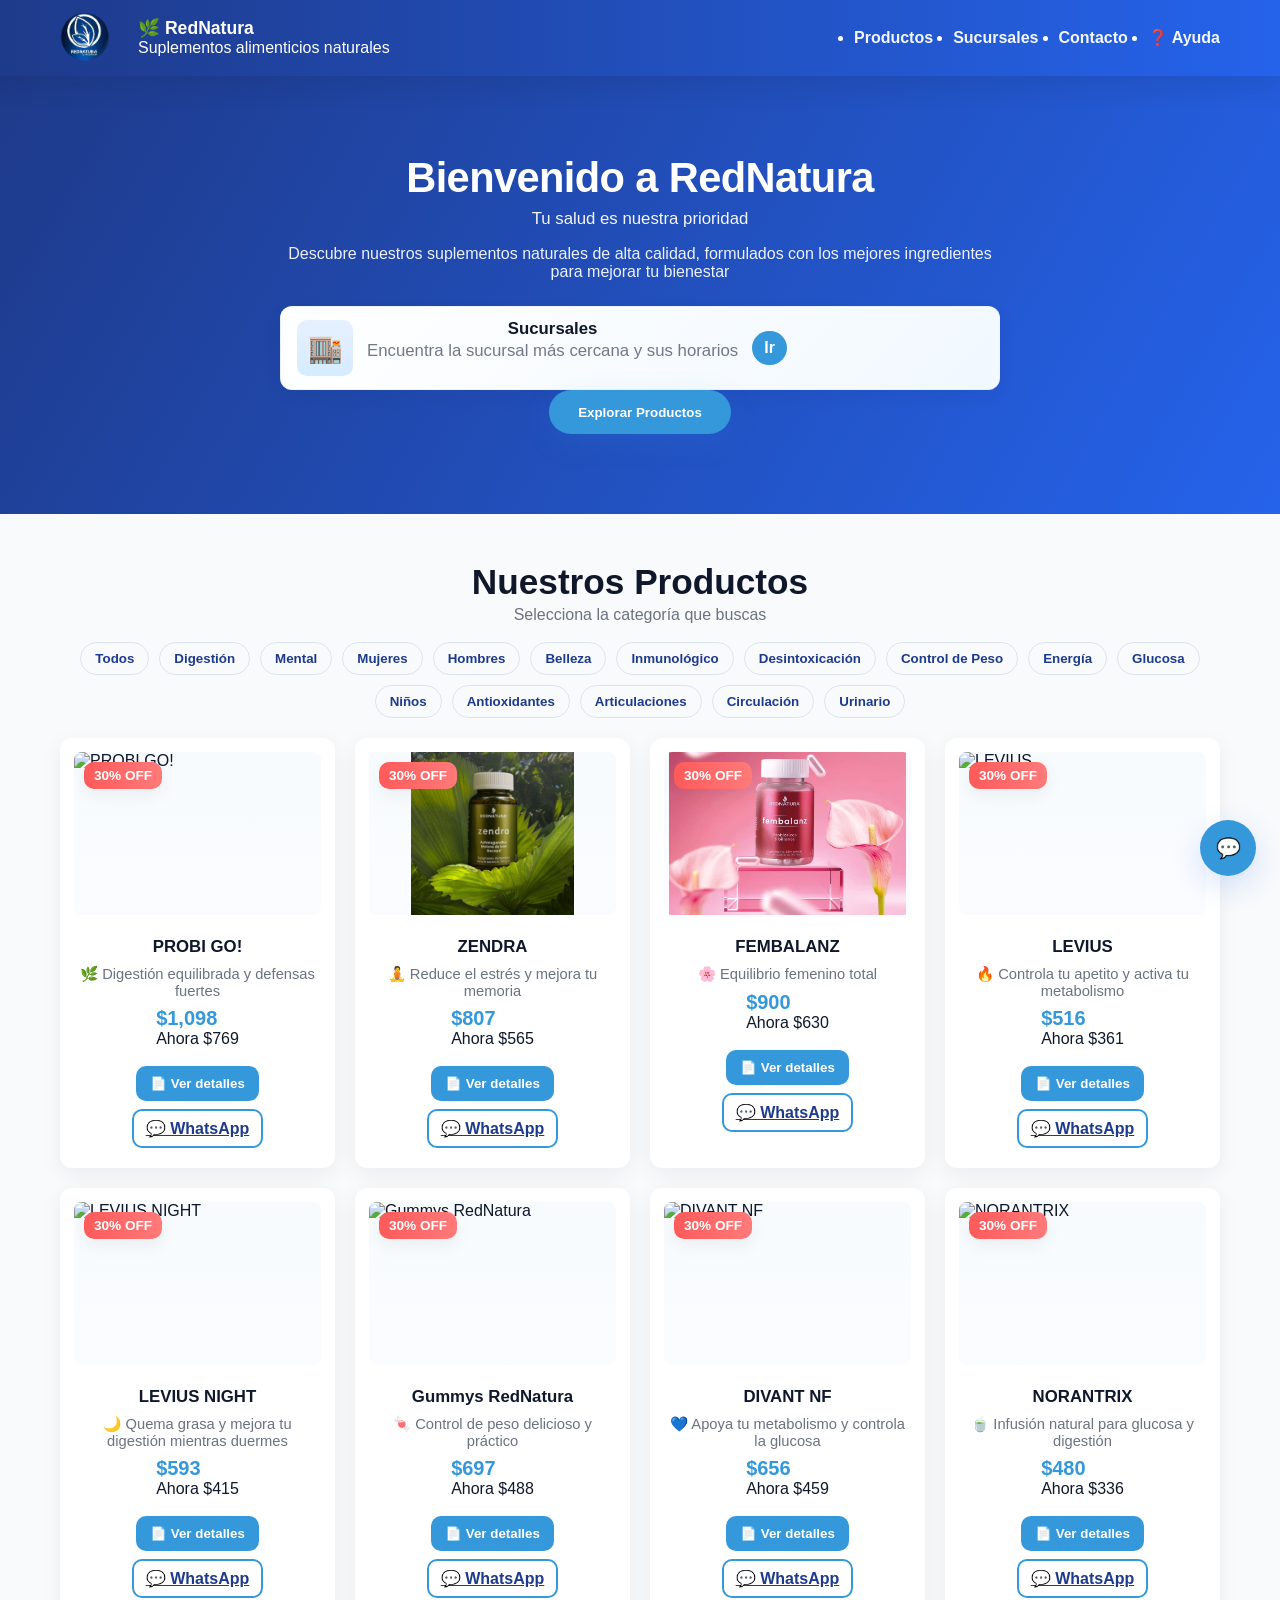
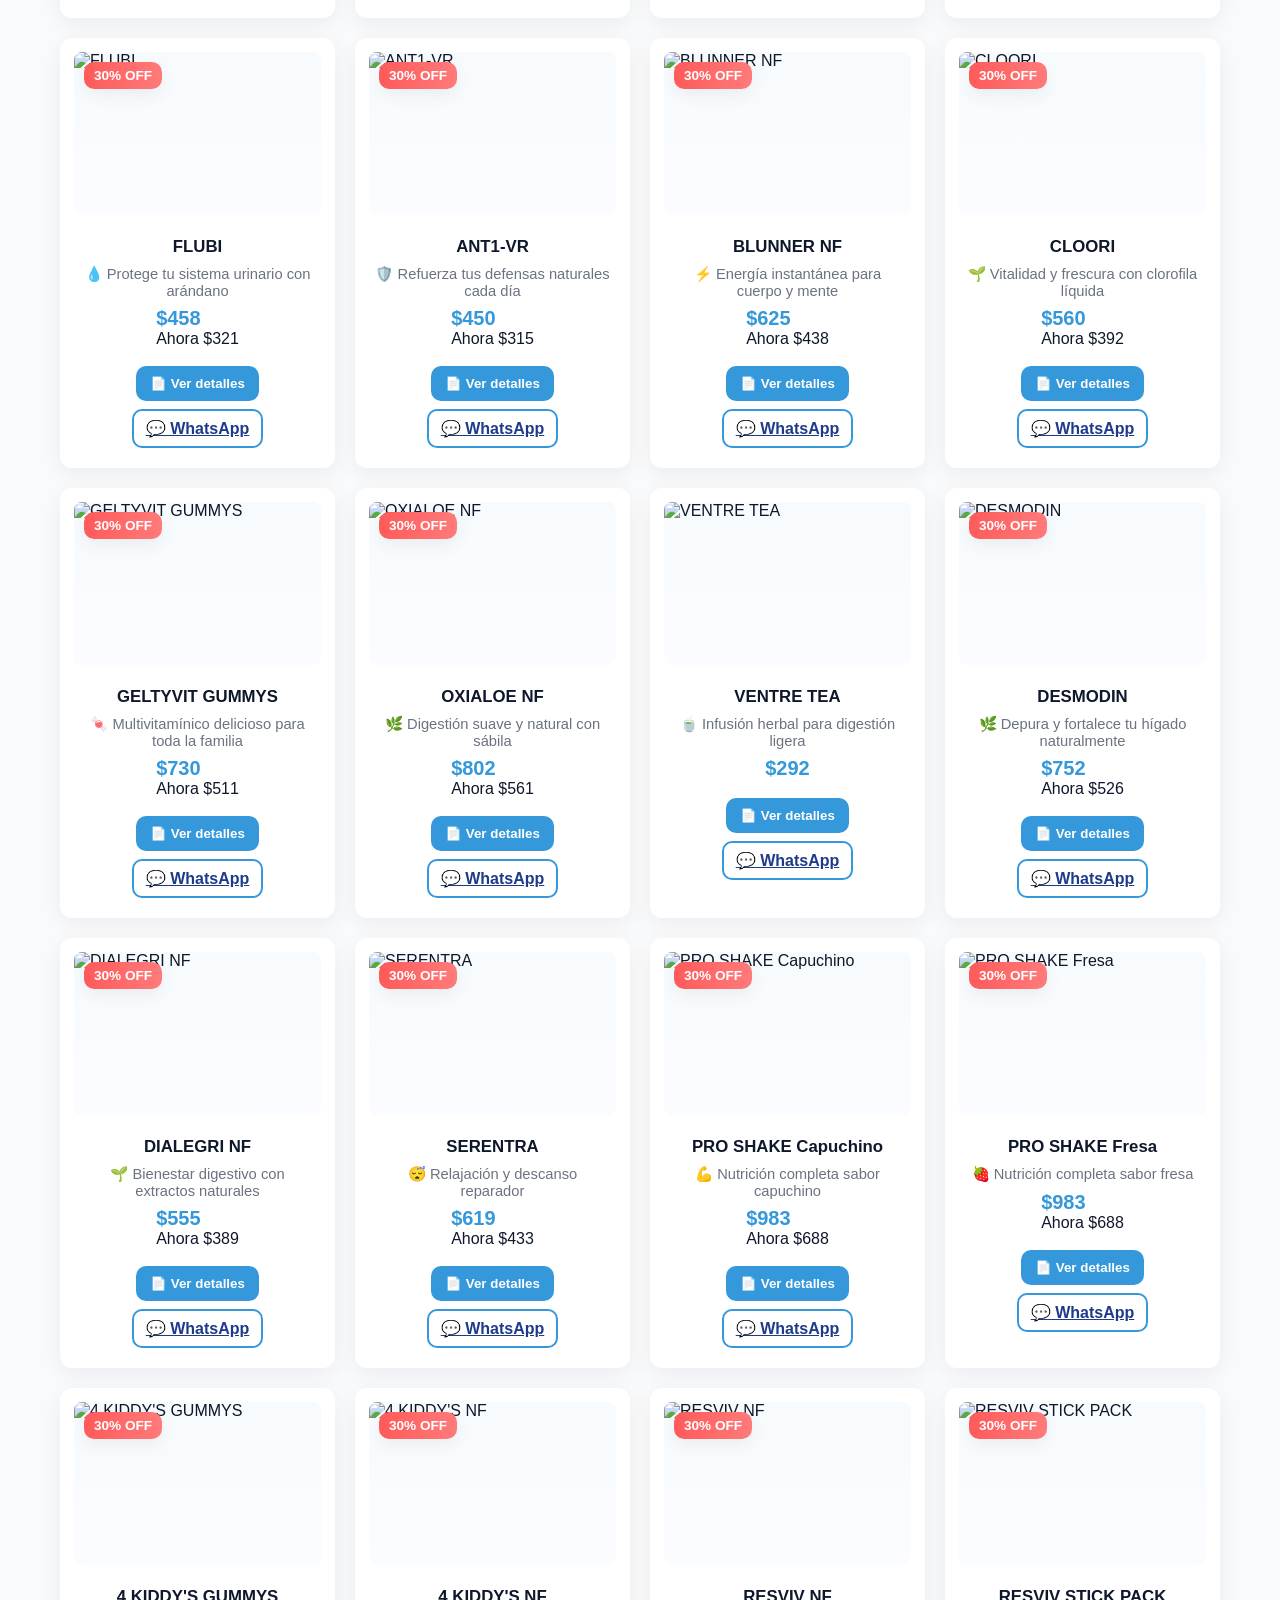
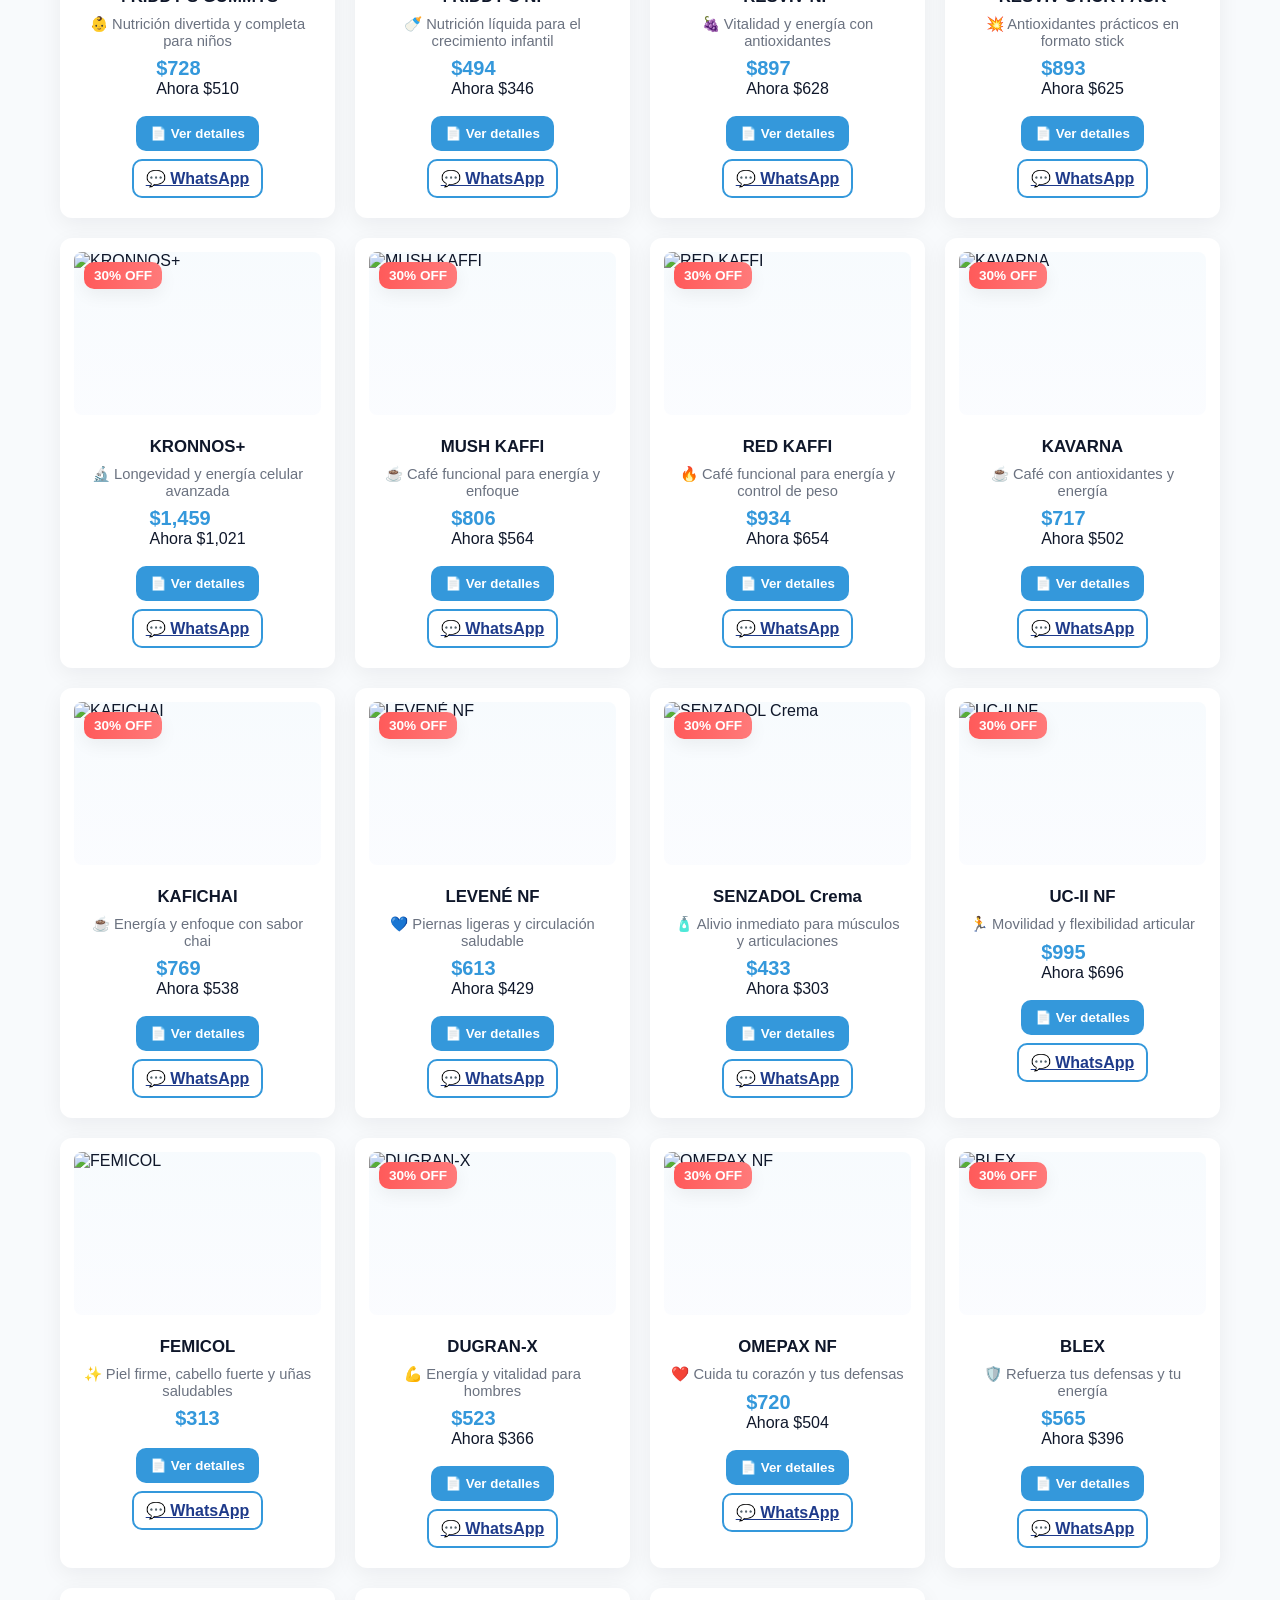
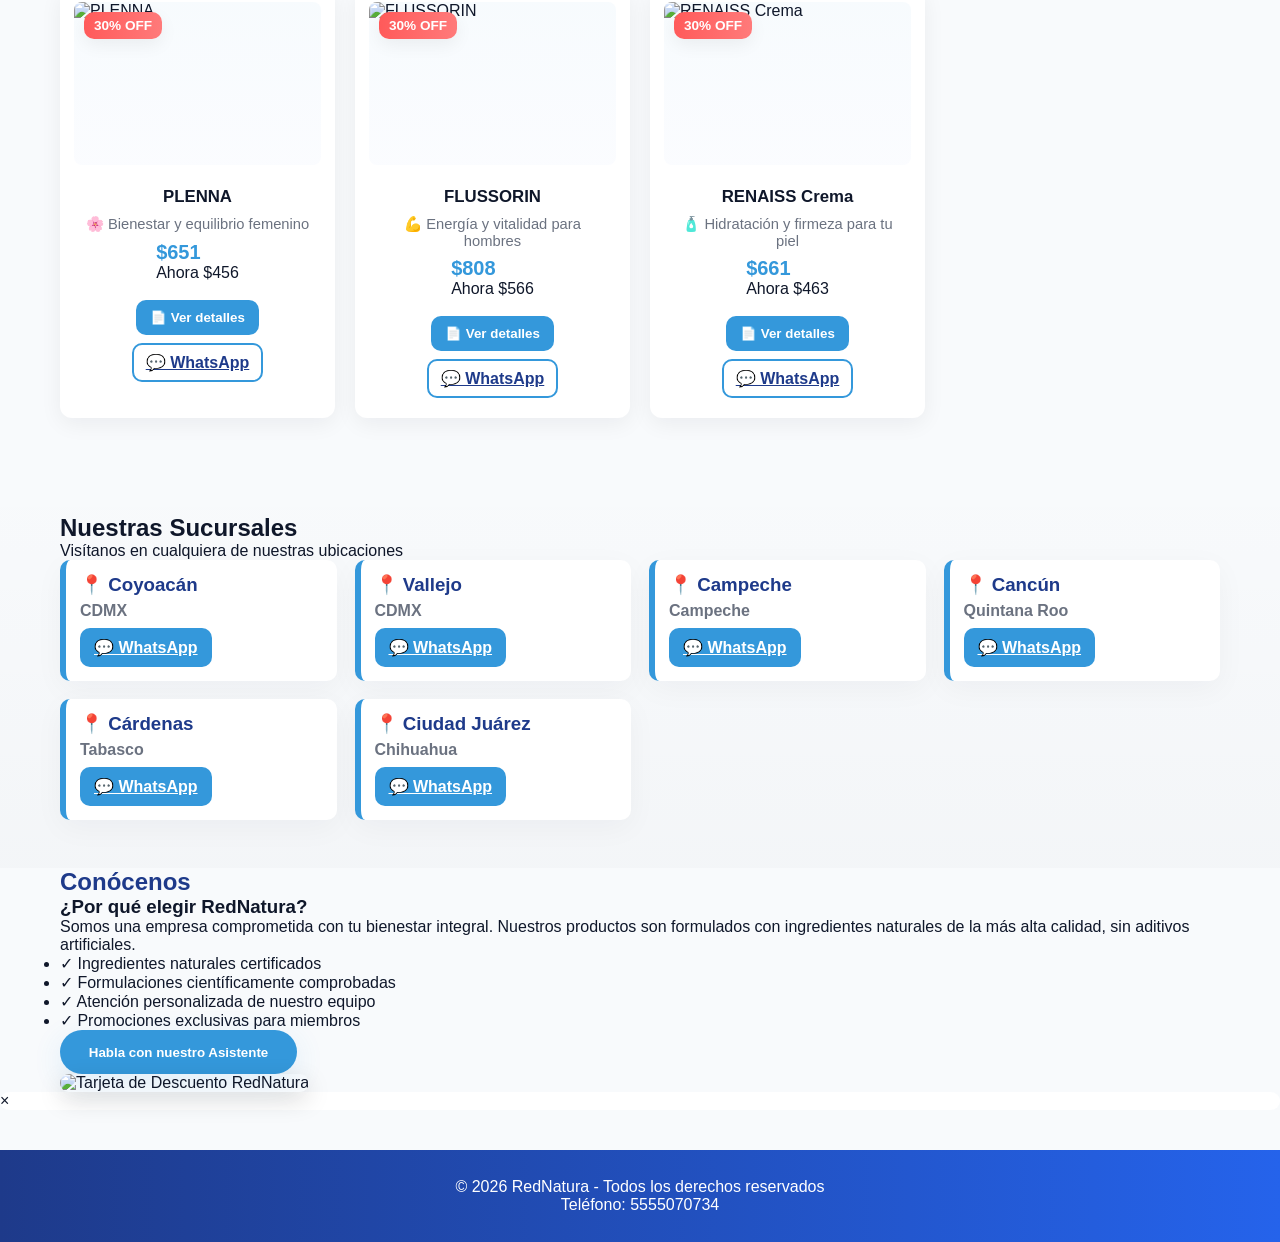
==== index.html @ 7cff9ab6 "UI: tarjeta Sucursales, chatbot compacto (paleta azul), toggle flotante y corrección de formulario" ====
<!DOCTYPE html>
<html lang="es">
<head>
  <meta charset="UTF-8">
  <meta name="viewport" content="width=device-width, initial-scale=1.0">
  <title>RedNatura - Suplementos Naturales</title>
  <link rel="stylesheet" href="css/styles.css">
</head>
<body>
  <!-- Navbar -->
  <nav class="navbar">
    <div class="container">
      <div class="logo">
        <img src="img/logo.png" alt="Logo RedNatura" class="logo-img" style="height: 50px; margin-right: 1rem;">
        <div>
          <div class="logo-text">🌿 RedNatura</div>
          <p>Suplementos alimenticios naturales</p>
        </div>
      </div>
      <ul class="nav-links">
        <li><a href="#productos">Productos</a></li>
        <li><a href="#sucursales">Sucursales</a></li>
        <li><a href="#contacto">Contacto</a></li>
        <li><a href="#" onclick="toggleChat(); return false;" class="help-link">❓ Ayuda</a></li>
      </ul>
    </div>
  </nav>

  <!-- Hero Section -->
  <section class="hero">
    <div class="hero-content">
      <h1>Bienvenido a RedNatura</h1>
      <p>Tu salud es nuestra prioridad</p>
      <div class="subtitulo">
        Descubre nuestros suplementos naturales de alta calidad, formulados con los mejores ingredientes para mejorar tu bienestar
      </div>

      <!-- Tarjeta destacada hacia Sucursales (incluir en hero o justo después) -->
      <div class="home-links" style="margin-top:18px;">
        <a href="sucursales.html" class="card branch-card" aria-label="Ir a la página de sucursales">
          <div class="branch-card__icon" aria-hidden="true">🏬</div>
          <div class="branch-card__content">
            <h3 class="branch-card__title">Sucursales</h3>
            <p class="branch-card__subtitle">Encuentra la sucursal más cercana y sus horarios</p>
          </div>
          <div class="branch-card__cta">Ir</div>
        </a>
      </div>

      <button class="cta-btn" onclick="document.getElementById('productos').scrollIntoView({behavior: 'smooth'})">
        Explorar Productos
      </button>
    </div>
  </section>

  <!-- Sección Productos -->
  <section id="productos" class="productos">
    <div class="container">
      <h2>Nuestros Productos</h2>
      <p class="descripcion">Selecciona la categoría que buscas</p>
      <div class="filtros">
        <button class="filtro-btn active" onclick="filtrarProductos('todos', this)">Todos</button>
        <button class="filtro-btn" onclick="filtrarProductos('Digestión', this)">Digestión</button>
        <button class="filtro-btn" onclick="filtrarProductos('Mental', this)">Mental</button>
        <button class="filtro-btn" onclick="filtrarProductos('Mujeres', this)">Mujeres</button>
        <button class="filtro-btn" onclick="filtrarProductos('Hombres', this)">Hombres</button>
        <button class="filtro-btn" onclick="filtrarProductos('Belleza', this)">Belleza</button>
        <button class="filtro-btn" onclick="filtrarProductos('Inmunológico', this)">Inmunológico</button>
        <button class="filtro-btn" onclick="filtrarProductos('Desintoxicación', this)">Desintoxicación</button>
        <button class="filtro-btn" onclick="filtrarProductos('Control de Peso', this)">Control de Peso</button>
        <button class="filtro-btn" onclick="filtrarProductos('Energía', this)">Energía</button>
        <button class="filtro-btn" onclick="filtrarProductos('Glucosa', this)">Glucosa</button>
        <button class="filtro-btn" onclick="filtrarProductos('Niños', this)">Niños</button>
        <button class="filtro-btn" onclick="filtrarProductos('Antioxidantes', this)">Antioxidantes</button>
        <button class="filtro-btn" onclick="filtrarProductos('Articulaciones', this)">Articulaciones</button>
        <button class="filtro-btn" onclick="filtrarProductos('Circulación', this)">Circulación</button>
        <button class="filtro-btn" onclick="filtrarProductos('Urinario', this)">Urinario</button>
      </div>
      <div id="productos-grid" class="productos-grid"></div>
    </div>
  </section>

  <!-- Sección Sucursales -->
  <section id="sucursales" class="sucursales">
    <div class="container">
      <h2>Nuestras Sucursales</h2>
      <p>Visítanos en cualquiera de nuestras ubicaciones</p>
      <div id="sucursales-grid" class="sucursales-grid"></div>
    </div>
  </section>

  <!-- Sección Contacto -->
  <section id="contacto" class="contacto">
    <div class="container">
      <h2>Conócenos</h2>
      <div class="conocenos-content">
        <div class="conocenos-texto">
          <h3>¿Por qué elegir RedNatura?</h3>
          <p>Somos una empresa comprometida con tu bienestar integral. Nuestros productos son formulados con ingredientes naturales de la más alta calidad, sin aditivos artificiales.</p>
          <ul class="beneficios-list">
            <li>✓ Ingredientes naturales certificados</li>
            <li>✓ Formulaciones científicamente comprobadas</li>
            <li>✓ Atención personalizada de nuestro equipo</li>
            <li>✓ Promociones exclusivas para miembros</li>
          </ul>
          <button class="cta-btn" onclick="toggleChat()">Habla con nuestro Asistente</button>
        </div>
        <div class="conocenos-imagen">
          <img src="img/tarjeta.png" alt="Tarjeta de Descuento RedNatura" class="tarjeta-img" style="max-width: 100%; height: auto; border-radius: 15px; box-shadow: 0 8px 25px rgba(0,0,0,0.15);">
        </div>
      </div>
    </div>
  </section>

  <!-- Chatbot -->
  <div id="chatbot" class="chatbot-container hidden" role="dialog" aria-hidden="true" aria-label="Asistente RedNatura">
    <div class="chatbot-header">
      <h3>🤖 Asistente RedNatura</h3>
      <button class="close-btn" onclick="toggleChat()" aria-label="Cerrar asistente">✕</button>
    </div>
    <div id="chat-messages" class="chat-messages"></div>
    <div class="chat-input-area">
      <input id="chat-input" type="text" placeholder="Escribe 'ayuda' para más opciones..." onkeypress="handleChatInput(event)" aria-label="Escribe un mensaje">
      <button onclick="sendMessage()" aria-label="Enviar mensaje">Enviar</button>
    </div>
  </div>
  <button class="chat-toggle" onclick="toggleChat()" aria-label="Abrir asistente">💬</button>

  <!-- Modal para detalles de producto -->
  <div id="productoModal" class="modal">
    <div class="modal-content producto-detail">
      <span class="close-modal" onclick="cerrarModalProducto()">&times;</span>
      <div id="producto-detalle"></div>
    </div>
  </div>

  <!-- Footer -->
  <footer class="footer">
    <p>© 2026 RedNatura - Todos los derechos reservados</p>
    <p>Teléfono: 5555070734</p>
  </footer>

  <!-- Scripts -->
  <script src="js/productos.js"></script>
  <script src="js/app.js"></script>
  <script src="js/sucursales.js"></script>
  <script src="js/chatbot.js"></script>
</body>
</html>
---- css/styles.css ----
:root{
  --blue-900: #0f172a; /* deep navy */
  --blue-700: #1e3a8a; /* primary gradient start */
  --blue-600: #2563eb; /* primary gradient end */
  --blue-500: #3498db; /* accent */
  --blue-400: #4da6f7;
  --muted: #6b7280;
  --bg: #f8fafc;
  --card: #ffffff;
  --success: #27ae60;
  --danger: #ef4444;
  --glass: rgba(255,255,255,0.75);
}

*{box-sizing:border-box;margin:0;padding:0}
body{
  font-family: Inter, 'Segoe UI', Tahoma, Geneva, Verdana, sans-serif;
  background:var(--bg);
  color:var(--blue-900);
  -webkit-font-smoothing:antialiased;
  -moz-osx-font-smoothing:grayscale;
}
.container{max-width:1200px;margin:0 auto;padding:0 20px}

/* NAVBAR */
.navbar{
  background:linear-gradient(90deg,var(--blue-700) 0%, var(--blue-600) 100%);
  color:white;padding:0.8rem 0;position:sticky;top:0;z-index:60;box-shadow:0 6px 30px rgba(15,23,42,0.12);
}
.navbar .container{display:flex;align-items:center;justify-content:space-between;gap:1rem}
.logo{display:flex;align-items:center;gap:12px}
.logo-img{height:48px;width:auto;display:block}
.logo-text{font-weight:700;font-size:1.1rem}
.nav-links{display:flex;gap:1.25rem;align-items:center}
.nav-links a{color:rgba(255,255,255,0.95);text-decoration:none;font-weight:600}
.nav-links a:hover{opacity:0.9}

/* show chat toggle button */
.chat-toggle{display:flex;position:fixed;right:24px;bottom:24px;width:56px;height:56px;border-radius:999px;background:var(--blue-500);color:white;align-items:center;justify-content:center;font-size:20px;border:none;box-shadow:0 10px 30px rgba(37,99,235,0.18);cursor:pointer;z-index:1100}

/* HERO */
.hero{background:linear-gradient(120deg,var(--blue-700),var(--blue-600));color:white;padding:80px 20px;min-height:420px;display:flex;align-items:center}
.hero-content{max-width:900px;margin:0 auto;text-align:center}
.hero h1{font-size:2.6rem;line-height:1.05;margin-bottom:0.6rem;font-weight:800;letter-spacing:-0.6px}
.hero p{opacity:0.95;font-size:1.05rem;margin-bottom:1rem}
.hero .subtitulo{opacity:0.92;max-width:720px;margin:0.8rem auto 1.6rem}
.cta-btn{background:var(--blue-500);color:white;border:none;padding:0.9rem 1.8rem;border-radius:999px;font-weight:700;box-shadow:0 8px 30px rgba(52,152,219,0.12);cursor:pointer}
.cta-btn:hover{transform:translateY(-2px);background:var(--blue-400)}

/* PRODUCTS */
.productos{padding:48px 20px;background:transparent}
.productos h2{text-align:center;color:var(--blue-900);font-size:2.2rem;margin-bottom:0.25rem}
.productos .descripcion{text-align:center;color:var(--muted);margin-bottom:18px}
.filtros{display:flex;flex-wrap:wrap;gap:10px;justify-content:center;margin-bottom:20px}
.filtro-btn{background:transparent;border:1px solid rgba(30,58,138,0.12);padding:8px 14px;border-radius:999px;cursor:pointer;color:var(--blue-700);font-weight:600}
.filtro-btn.active{background:var(--blue-700);color:white;border-color:var(--blue-700)}

.productos-grid{display:grid;grid-template-columns:repeat(auto-fill,minmax(260px,1fr));gap:20px}
.producto-card{background:var(--card);border-radius:12px;padding:14px;box-shadow:0 6px 22px rgba(15,23,42,0.06);overflow:hidden;display:flex;flex-direction:column;align-items:center;gap:12px;transition:transform .18s ease,box-shadow .18s ease}
.producto-card:hover{transform:translateY(-6px);box-shadow:0 14px 40px rgba(15,23,42,0.09)}

.producto-imagen-container{position:relative;width:100%;padding-top:66%;border-radius:8px;background:linear-gradient(180deg,rgba(52,152,219,0.04),rgba(37,99,235,0.02));overflow:hidden}
.producto-imagen{position:absolute;inset:0;margin:auto;max-width:100%;max-height:100%;object-fit:contain;display:block}
.descuento-badge{position:absolute;top:10px;left:10px;background:linear-gradient(90deg,#ff5a5a,#ff7a7a);color:white;padding:6px 10px;border-radius:10px;font-weight:800;font-size:0.85rem;box-shadow:0 6px 18px rgba(0,0,0,0.06)}

.producto-body{width:100%;display:flex;flex-direction:column;align-items:center;gap:8px;padding:6px}
.producto-body h3{color:var(--blue-900);font-size:1.05rem;margin-top:4px;text-align:center}
.producto-body p{color:var(--muted);font-size:0.92rem;text-align:center}

.precio-wrap{display:flex;flex-direction:column;align-items:center;gap:6px}
.precio{font-size:1.25rem;font-weight:800;color:var(--blue-500)}
.precio-ant{font-size:0.95rem;color:var(--muted);text-decoration:line-through}
.precio-desc{font-size:1rem;color:var(--success);font-weight:800}

.producto-actions{display:flex;gap:10px;justify-content:center;width:100%}
.btn{background:var(--blue-500);color:white;border:none;padding:10px 14px;border-radius:10px;font-weight:700;cursor:pointer;display:inline-flex;align-items:center;gap:8px}
.btn:hover{background:var(--blue-400)}
.btn-outline{background:transparent;border:2px solid var(--blue-500);color:var(--blue-700);padding:8px 12px;border-radius:10px}

/* SUCURSALES */
.sucursales{padding:48px 20px;background:linear-gradient(180deg,transparent,rgba(15,23,42,0.02))}
.sucursales-grid{display:grid;grid-template-columns:repeat(auto-fill,minmax(260px,1fr));gap:18px}
.sucursal-card{background:var(--card);padding:14px;border-radius:10px;border-left:6px solid var(--blue-500);box-shadow:0 8px 30px rgba(15,23,42,0.04)}
.sucursal-card h3{color:var(--blue-700);margin-bottom:6px}
.sucursal-card p{color:var(--muted);margin-bottom:8px}

.sucursales-promo{background:linear-gradient(180deg,#f3fbff 0,#ffffff 100%);border-radius:12px;padding:18px;text-align:center;box-shadow:0 6px 20px rgba(13,52,97,0.06);margin-bottom:18px}
.sucursales-promo h3{color:var(--blue-700);margin-bottom:6px}

/* CONTACTO & FORM */
.contacto h2{color:var(--blue-700)}
.modal-content{background:var(--card);border-radius:12px}
.btn-submit{background:var(--blue-700);color:white;padding:12px;border-radius:8px;border:none;font-weight:800}

/* CHATBOT */
.chatbot-container{position:fixed;right:20px;bottom:20px;width:360px;height:520px;border-radius:14px;box-shadow:0 30px 80px rgba(15,23,42,0.18);overflow:hidden;z-index:1000;display:flex;flex-direction:column}
.chatbot-container.hidden{display:none}
.chatbot-header{background:linear-gradient(90deg,var(--blue-700),var(--blue-600));padding:14px;color:white;display:flex;align-items:center;justify-content:space-between}
.chatbot-header h3{margin:0;font-size:1rem}
.chat-messages{padding:12px;flex:1;overflow:auto;background:var(--card)}
.message{max-width:85%}
.message.bot{background:#f6f9ff;padding:10px;border-radius:10px;border:1px solid rgba(30,58,138,0.04)}
.message.user{background:var(--blue-500);color:white;padding:10px;border-radius:10px}
.chat-menu{display:flex;flex-direction:column;gap:8px;margin-top:8px}
.menu-btn{background:transparent;border-radius:10px;border:1px solid rgba(15,23,42,0.06);padding:10px 12px;text-align:left;color:var(--blue-700);font-weight:700}
.menu-btn:hover{background:rgba(14,77,156,0.05)}
.chat-input-area{display:flex;padding:10px;gap:8px;border-top:1px solid rgba(15,23,42,0.04)}
.chat-input-area input{flex:1;padding:10px;border-radius:10px;border:1px solid rgba(15,23,42,0.06)}

/* scrollbar styles */
.chat-messages::-webkit-scrollbar{width:8px}
.chat-messages::-webkit-scrollbar-thumb{background:rgba(15,23,42,0.08);border-radius:8px}

/* Footer */
.footer{background:linear-gradient(90deg,var(--blue-700),var(--blue-600));color:white;padding:28px;text-align:center;margin-top:40px}

/* --- Tarjeta Sucursales --- */
.branch-card{
  display:flex;align-items:center;gap:14px;text-decoration:none;
  background:linear-gradient(135deg,#ffffff,#f1f8ff);
  border-radius:12px;padding:12px 16px;box-shadow:0 6px 18px rgba(19,38,63,0.06);
  border:1px solid rgba(37,99,235,0.06);max-width:920px;margin:0 auto;
}
.branch-card__icon{font-size:28px;width:56px;height:56px;display:flex;align-items:center;justify-content:center;border-radius:10px;background:linear-gradient(180deg,#e6f0ff,#d6ecff)}
.branch-card__title{margin:0;font-size:1.05rem;font-weight:700;color:var(--blue-900)}
.branch-card__subtitle{margin:2px 0 0;color:var(--muted);font-size:0.92rem}
.branch-card__cta{background:var(--blue-500);color:white;padding:8px 12px;border-radius:999px;font-weight:700}

/* --- Chatbot: opciones en grid (paleta azul) --- */
.chatbot-choices, .chat-menu {
  display:grid;
  grid-template-columns:repeat(auto-fit,minmax(120px,1fr));
  gap:8px;
  align-items:start;
  padding:8px;
}
.chatbot-choices .choice, .chat-menu .btn {
  display:inline-flex;align-items:center;justify-content:center;
  padding:8px 10px;border-radius:12px;cursor:pointer;border:none;
  background:linear-gradient(90deg,var(--blue-400),var(--blue-500));
  color:#02203a;font-weight:700;min-height:40px;box-shadow:0 6px 18px rgba(2,6,23,0.08);
  transition:transform .12s ease,box-shadow .12s ease;
}
.chat-menu .btn { background:linear-gradient(90deg,#60a5fa,#3b82f6); color:white; border-radius:10px; }

/* hover/focus */
.chat-menu .btn:focus, .chatbot-choices .choice:focus { outline:3px solid rgba(59,130,246,0.18); transform:translateY(-3px); }

/* Chatbot container responsive y toggle (minimizable) */
.chatbot-container{position:fixed;right:18px;bottom:18px;width:360px;max-width:92vw;height:520px;border-radius:14px;box-shadow:0 30px 80px rgba(15,23,42,0.18);z-index:1000;display:flex;flex-direction:column;overflow:hidden}
.chatbot-minimized{width:56px;height:56px;border-radius:999px;padding:0;overflow:hidden}
@media (max-width:640px){
  .chatbot-container{width:92%;right:4%;bottom:8%;height:70vh;border-radius:12px}
  .chat-messages{max-height:58vh}
  .chat-menu{grid-template-columns:repeat(auto-fit,minmax(100px,1fr));gap:6px}
}

/* RESPONSIVE */
@media (max-width:900px){
  .hero{padding:48px 16px}
  .hero h1{font-size:1.9rem}
  .chatbot-container{width:100%;height:100%;right:0;bottom:0;border-radius:0}
  .productos-grid,.sucursales-grid{grid-template-columns:repeat(auto-fill,minmax(200px,1fr))}
}
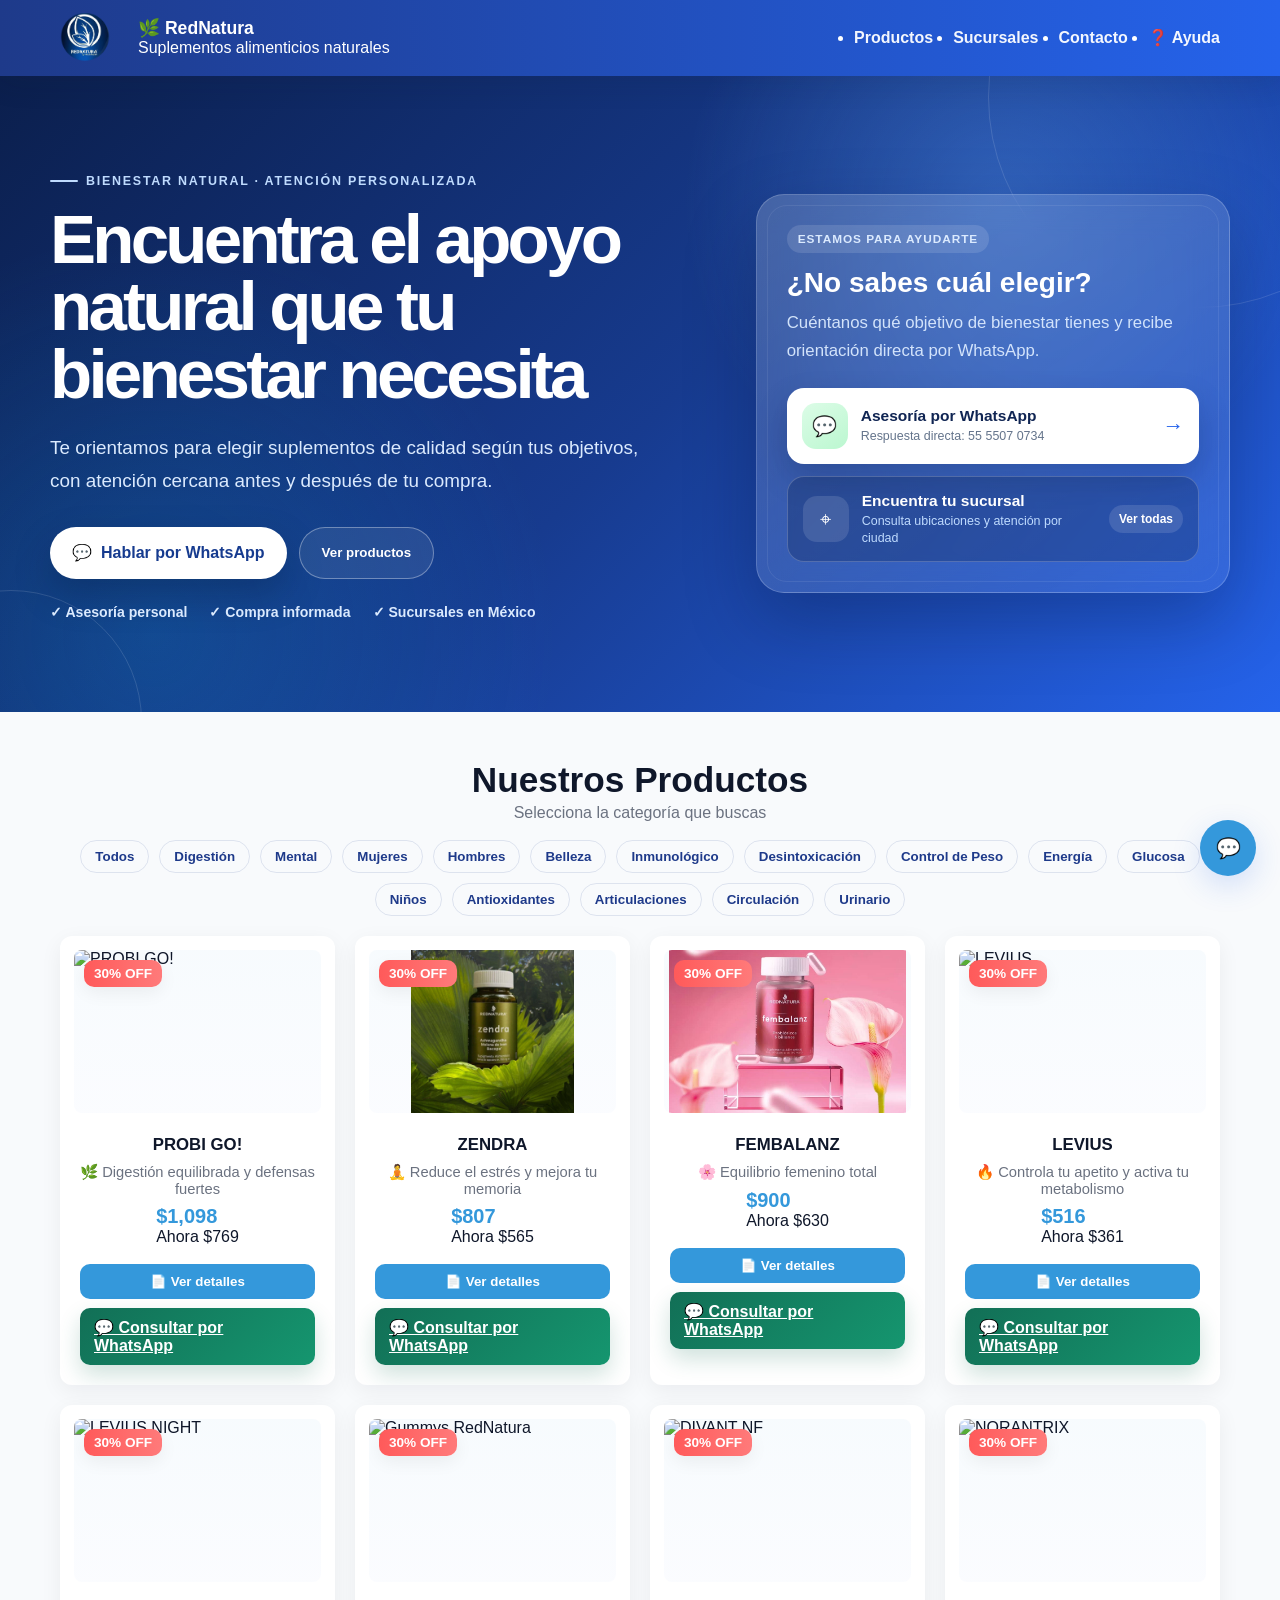
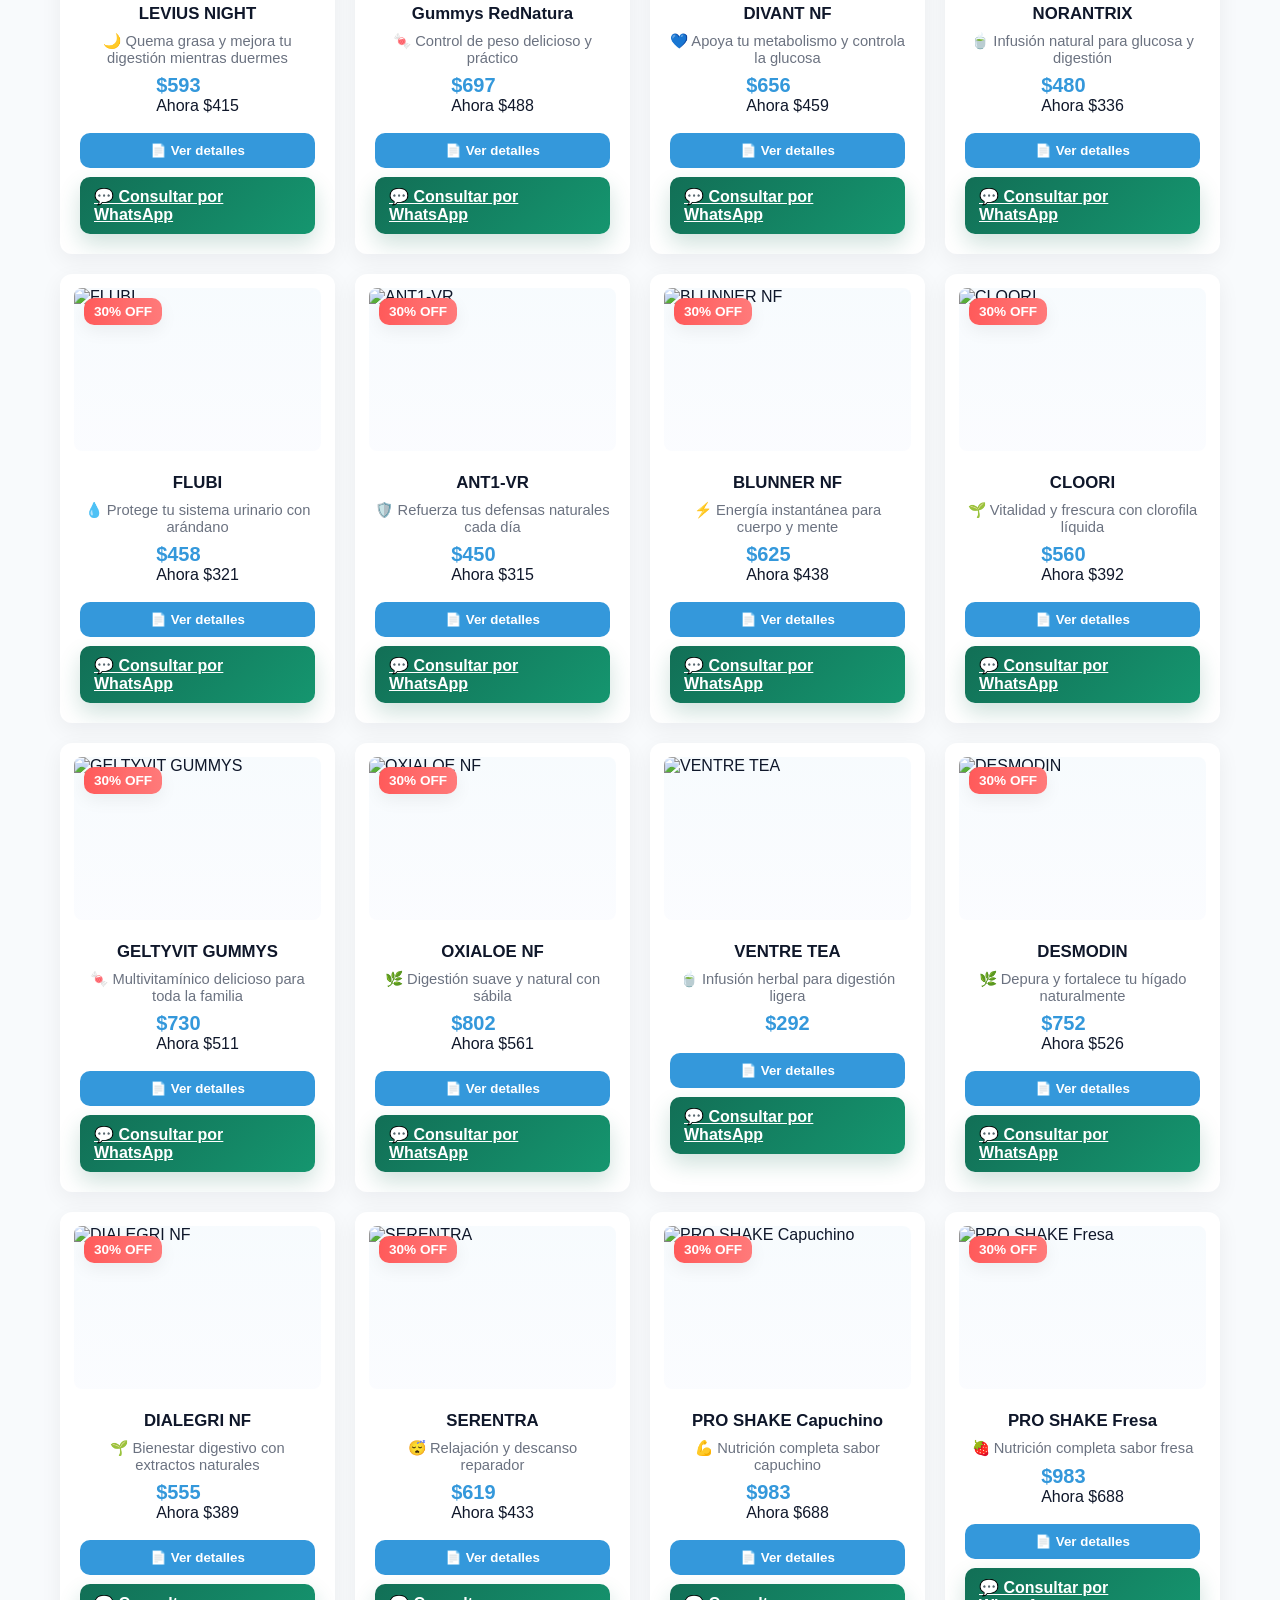
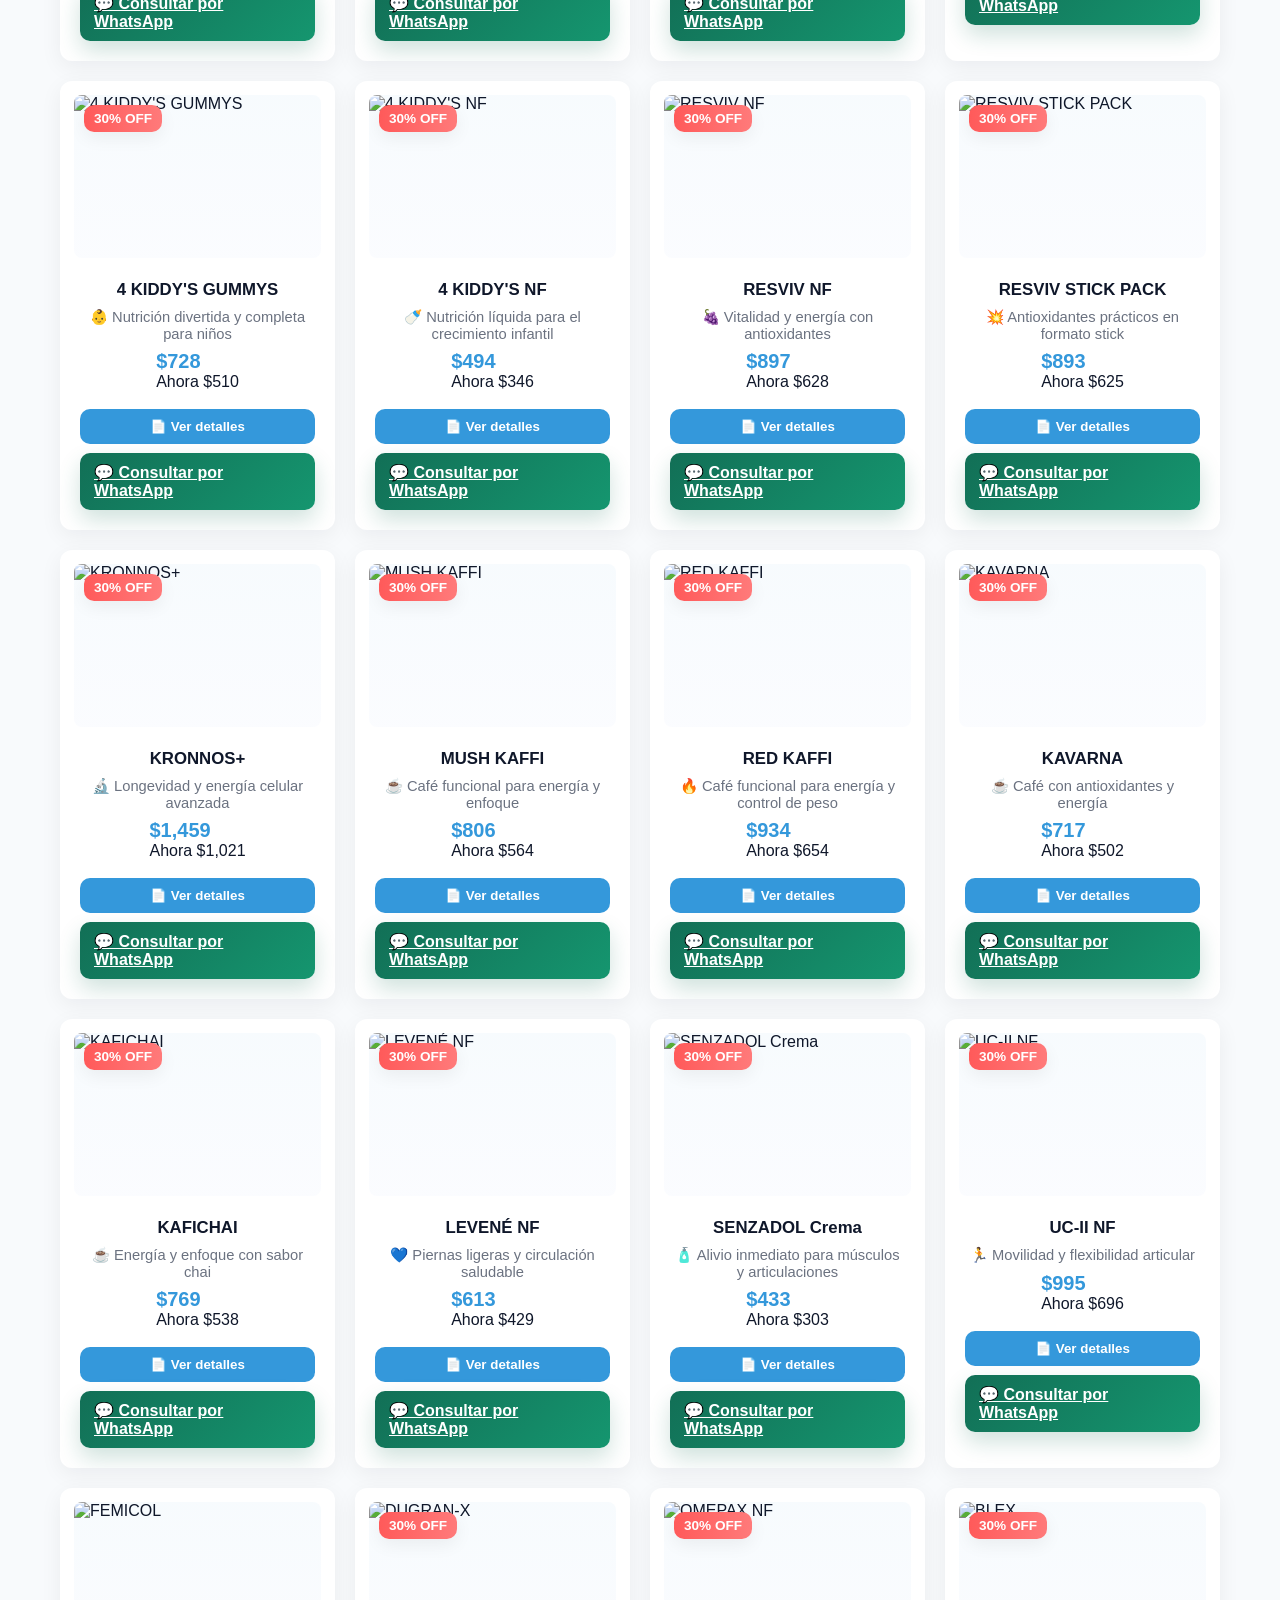
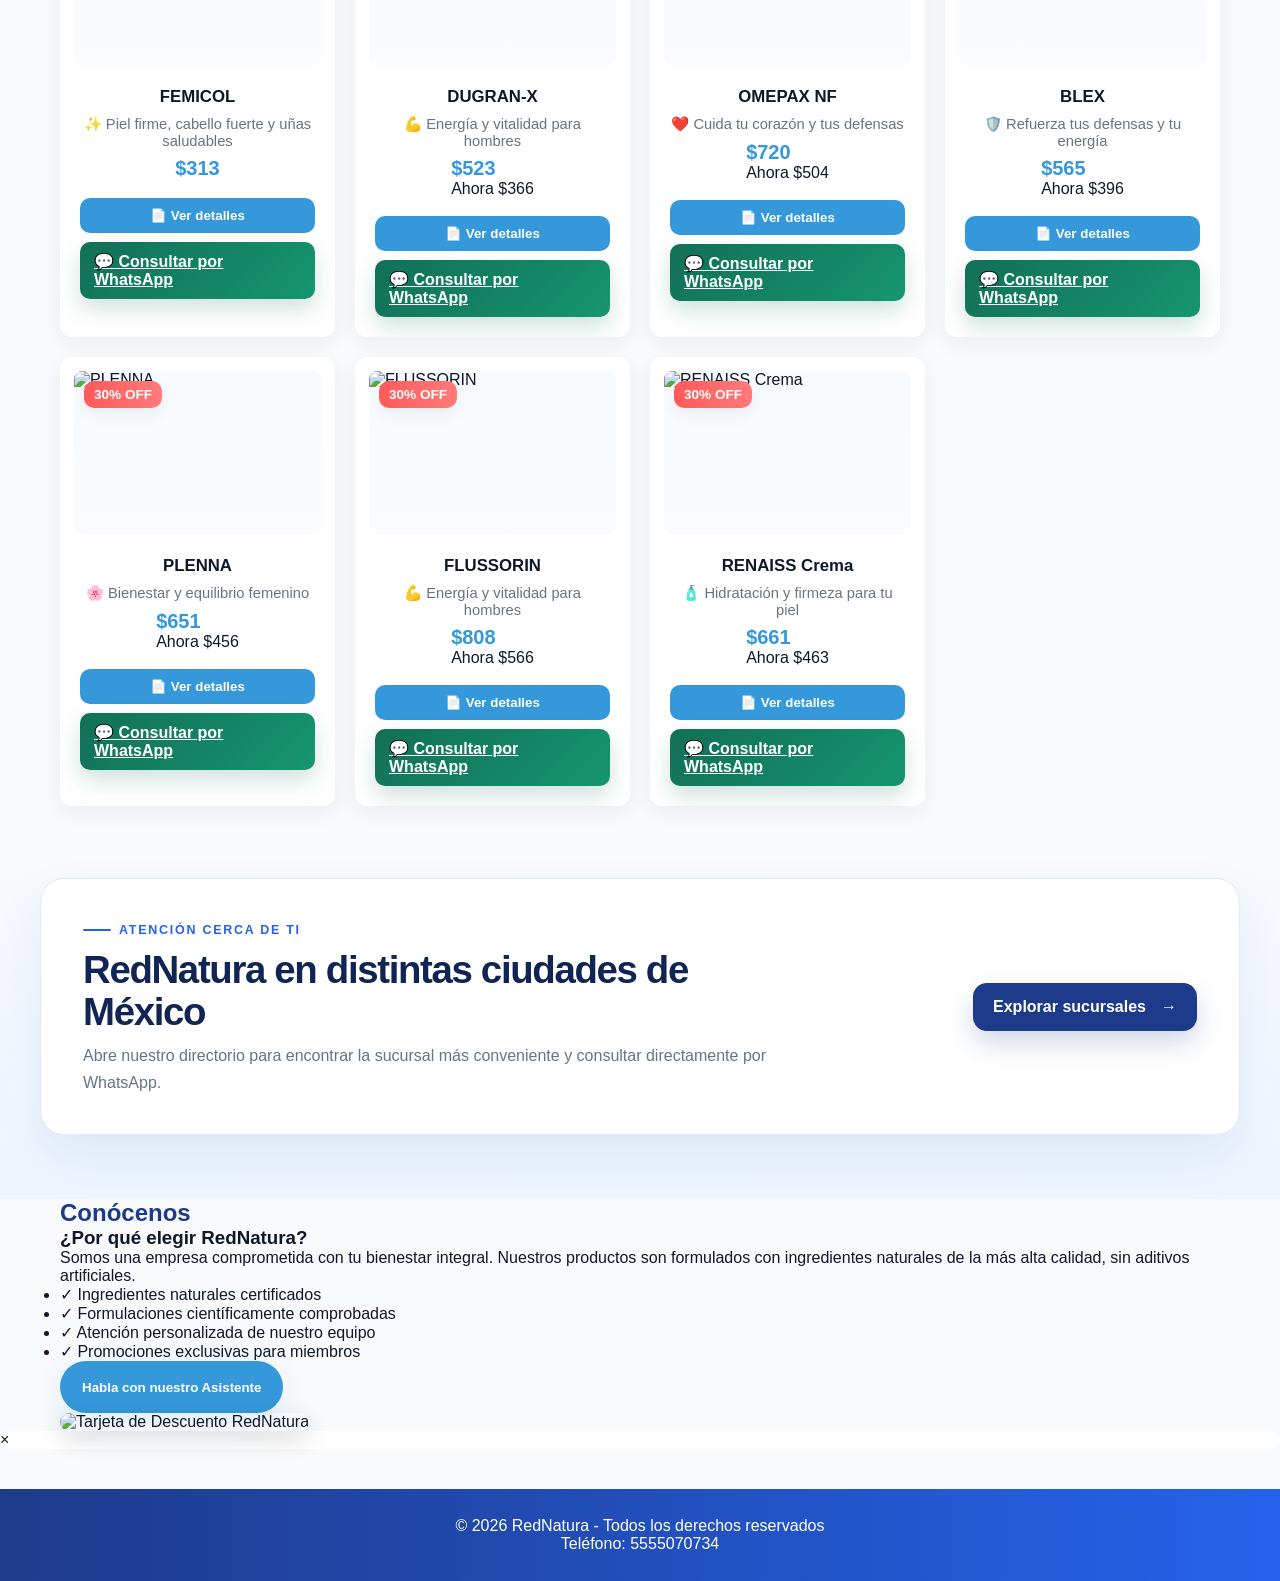
==== commit 9d4f0ddd: "Improve website design and functionality for better user engagement and sales (6a5461de84ea7b1a5f0b7" ====
--- a/index.html
+++ b/index.html
@@ -19,7 +19,7 @@
       </div>
       <ul class="nav-links">
         <li><a href="#productos">Productos</a></li>
-        <li><a href="#sucursales">Sucursales</a></li>
+        <li><a href="sucursales.html">Sucursales</a></li>
         <li><a href="#contacto">Contacto</a></li>
         <li><a href="#" onclick="toggleChat(); return false;" class="help-link">❓ Ayuda</a></li>
       </ul>
@@ -27,29 +27,45 @@
   </nav>
 
   <!-- Hero Section -->
-  <section class="hero">
-    <div class="hero-content">
-      <h1>Bienvenido a RedNatura</h1>
-      <p>Tu salud es nuestra prioridad</p>
-      <div class="subtitulo">
-        Descubre nuestros suplementos naturales de alta calidad, formulados con los mejores ingredientes para mejorar tu bienestar
+  <section class="hero" id="bienvenida">
+    <div class="hero-shell">
+      <div class="hero-content">
+        <span class="hero-kicker">Bienestar natural · Atención personalizada</span>
+        <h1>Encuentra el apoyo natural que tu bienestar necesita</h1>
+        <p class="hero-lead">Te orientamos para elegir suplementos de calidad según tus objetivos, con atención cercana antes y después de tu compra.</p>
+        <div class="hero-actions">
+          <a class="cta-btn cta-primary" href="https://wa.me/525555070734?text=Hola%2C%20quiero%20recibir%20asesor%C3%ADa%20para%20elegir%20un%20producto%20RedNatura" target="_blank" rel="noopener">
+            <span aria-hidden="true">💬</span> Hablar por WhatsApp
+          </a>
+          <button class="cta-btn cta-secondary" onclick="document.getElementById('productos').scrollIntoView({behavior: 'smooth'})">
+            Ver productos
+          </button>
+        </div>
+        <div class="hero-trust" aria-label="Ventajas de comprar en RedNatura">
+          <span>✓ Asesoría personal</span>
+          <span>✓ Compra informada</span>
+          <span>✓ Sucursales en México</span>
+        </div>
       </div>
 
-      <!-- Tarjeta destacada hacia Sucursales (incluir en hero o justo después) -->
-      <div class="home-links" style="margin-top:18px;">
-        <a href="sucursales.html" class="card branch-card" aria-label="Ir a la página de sucursales">
-          <div class="branch-card__icon" aria-hidden="true">🏬</div>
-          <div class="branch-card__content">
-            <h3 class="branch-card__title">Sucursales</h3>
-            <p class="branch-card__subtitle">Encuentra la sucursal más cercana y sus horarios</p>
-          </div>
-          <div class="branch-card__cta">Ir</div>
+      <aside class="hero-sales-card" aria-label="Contacto y sucursales RedNatura">
+        <span class="sales-card-label">Estamos para ayudarte</span>
+        <h2>¿No sabes cuál elegir?</h2>
+        <p>Cuéntanos qué objetivo de bienestar tienes y recibe orientación directa por WhatsApp.</p>
+        <a class="whatsapp-card" href="https://wa.me/525555070734?text=Hola%2C%20necesito%20ayuda%20para%20elegir%20un%20suplemento" target="_blank" rel="noopener">
+          <span class="whatsapp-card__icon" aria-hidden="true">💬</span>
+          <span><strong>Asesoría por WhatsApp</strong><small>Respuesta directa: 55 5507 0734</small></span>
+          <span class="whatsapp-card__arrow" aria-hidden="true">→</span>
         </a>
-      </div>
-
-      <button class="cta-btn" onclick="document.getElementById('productos').scrollIntoView({behavior: 'smooth'})">
-        Explorar Productos
-      </button>
+        <a href="sucursales.html" class="branch-card" aria-label="Ver todas las sucursales RedNatura">
+          <span class="branch-card__icon" aria-hidden="true">⌖</span>
+          <span class="branch-card__content">
+            <strong class="branch-card__title">Encuentra tu sucursal</strong>
+            <small class="branch-card__subtitle">Consulta ubicaciones y atención por ciudad</small>
+          </span>
+          <span class="branch-card__cta">Ver todas</span>
+        </a>
+      </aside>
     </div>
   </section>
 
@@ -80,12 +96,16 @@
     </div>
   </section>
 
-  <!-- Sección Sucursales -->
-  <section id="sucursales" class="sucursales">
-    <div class="container">
-      <h2>Nuestras Sucursales</h2>
-      <p>Visítanos en cualquiera de nuestras ubicaciones</p>
-      <div id="sucursales-grid" class="sucursales-grid"></div>
+  <section id="sucursales" class="branch-spotlight">
+    <div class="container branch-spotlight__inner">
+      <div>
+        <span class="section-kicker">Atención cerca de ti</span>
+        <h2>RedNatura en distintas ciudades de México</h2>
+        <p>Abre nuestro directorio para encontrar la sucursal más conveniente y consultar directamente por WhatsApp.</p>
+      </div>
+      <a class="branch-spotlight__action" href="sucursales.html">
+        Explorar sucursales <span aria-hidden="true">→</span>
+      </a>
     </div>
   </section>
 
--- a/css/styles.css
+++ b/css/styles.css
@@ -101,9 +101,13 @@
 .message{max-width:85%}
 .message.bot{background:#f6f9ff;padding:10px;border-radius:10px;border:1px solid rgba(30,58,138,0.04)}
 .message.user{background:var(--blue-500);color:white;padding:10px;border-radius:10px}
-.chat-menu{display:flex;flex-direction:column;gap:8px;margin-top:8px}
-.menu-btn{background:transparent;border-radius:10px;border:1px solid rgba(15,23,42,0.06);padding:10px 12px;text-align:left;color:var(--blue-700);font-weight:700}
-.menu-btn:hover{background:rgba(14,77,156,0.05)}
+
+/* Compact grid for chat options (override previous flex) */
+.chat-menu{display:grid !important; grid-template-columns:repeat(auto-fit,minmax(120px,1fr)); gap:8px !important; margin-top:8px; padding:6px}
+.chat-menu .btn{display:inline-flex;align-items:center;justify-content:center;padding:8px 10px;border-radius:10px;font-weight:700;border:none;cursor:pointer;background:linear-gradient(90deg,#60a5fa,#3b82f6);color:white;box-shadow:0 8px 20px rgba(37,99,235,0.08);min-height:40px}
+.chat-menu .btn:hover{transform:translateY(-3px)}
+.chat-menu .btn:focus{outline:3px solid rgba(59,130,246,0.18)}
+
 .chat-input-area{display:flex;padding:10px;gap:8px;border-top:1px solid rgba(15,23,42,0.04)}
 .chat-input-area input{flex:1;padding:10px;border-radius:10px;border:1px solid rgba(15,23,42,0.06)}
 
@@ -125,26 +129,6 @@
 .branch-card__title{margin:0;font-size:1.05rem;font-weight:700;color:var(--blue-900)}
 .branch-card__subtitle{margin:2px 0 0;color:var(--muted);font-size:0.92rem}
 .branch-card__cta{background:var(--blue-500);color:white;padding:8px 12px;border-radius:999px;font-weight:700}
-
-/* --- Chatbot: opciones en grid (paleta azul) --- */
-.chatbot-choices, .chat-menu {
-  display:grid;
-  grid-template-columns:repeat(auto-fit,minmax(120px,1fr));
-  gap:8px;
-  align-items:start;
-  padding:8px;
-}
-.chatbot-choices .choice, .chat-menu .btn {
-  display:inline-flex;align-items:center;justify-content:center;
-  padding:8px 10px;border-radius:12px;cursor:pointer;border:none;
-  background:linear-gradient(90deg,var(--blue-400),var(--blue-500));
-  color:#02203a;font-weight:700;min-height:40px;box-shadow:0 6px 18px rgba(2,6,23,0.08);
-  transition:transform .12s ease,box-shadow .12s ease;
-}
-.chat-menu .btn { background:linear-gradient(90deg,#60a5fa,#3b82f6); color:white; border-radius:10px; }
-
-/* hover/focus */
-.chat-menu .btn:focus, .chatbot-choices .choice:focus { outline:3px solid rgba(59,130,246,0.18); transform:translateY(-3px); }
 
 /* Chatbot container responsive y toggle (minimizable) */
 .chatbot-container{position:fixed;right:18px;bottom:18px;width:360px;max-width:92vw;height:520px;border-radius:14px;box-shadow:0 30px 80px rgba(15,23,42,0.18);z-index:1000;display:flex;flex-direction:column;overflow:hidden}
@@ -162,3 +146,98 @@
   .chatbot-container{width:100%;height:100%;right:0;bottom:0;border-radius:0}
   .productos-grid,.sucursales-grid{grid-template-columns:repeat(auto-fill,minmax(200px,1fr))}
 }
+
+/* HOME SALES EXPERIENCE */
+.hero{
+  position:relative;
+  overflow:hidden;
+  min-height:620px;
+  padding:92px 20px;
+  background:
+    radial-gradient(circle at 78% 20%,rgba(96,165,250,.34),transparent 28%),
+    radial-gradient(circle at 12% 88%,rgba(14,165,233,.2),transparent 32%),
+    linear-gradient(135deg,#0b1f4d 0%,#173b8f 52%,#2563eb 100%);
+}
+.hero::before,.hero::after{content:"";position:absolute;border:1px solid rgba(255,255,255,.13);border-radius:999px;pointer-events:none}
+.hero::before{width:420px;height:420px;right:-130px;top:-190px}
+.hero::after{width:260px;height:260px;left:-120px;bottom:-140px}
+.hero-shell{position:relative;z-index:1;width:min(1180px,100%);margin:0 auto;display:grid;grid-template-columns:minmax(0,1.15fr) minmax(330px,.85fr);gap:64px;align-items:center}
+.hero-content{max-width:680px;margin:0;text-align:left}
+.hero-kicker,.section-kicker{display:inline-flex;align-items:center;gap:8px;margin-bottom:18px;color:#bfdbfe;font-size:.78rem;font-weight:800;letter-spacing:.14em;text-transform:uppercase}
+.hero-kicker::before,.section-kicker::before{content:"";width:28px;height:2px;background:currentColor;border-radius:2px}
+.hero h1{max-width:680px;margin-bottom:22px;font-size:clamp(2.7rem,5.4vw,5rem);line-height:.98;letter-spacing:-.055em;text-wrap:balance}
+.hero .hero-lead{max-width:620px;margin:0;color:#dbeafe;font-size:clamp(1rem,1.6vw,1.18rem);line-height:1.75;opacity:1}
+.hero-actions{display:flex;flex-wrap:wrap;gap:12px;margin-top:30px}
+.cta-btn{display:inline-flex;align-items:center;justify-content:center;gap:9px;min-height:52px;padding:0 22px;text-decoration:none;transition:transform .2s ease,box-shadow .2s ease,background .2s ease}
+.cta-primary{background:#fff;color:#163b8f;box-shadow:0 16px 36px rgba(4,16,45,.25)}
+.cta-primary:hover{background:#eff6ff;color:#0f2f78;transform:translateY(-3px);box-shadow:0 20px 42px rgba(4,16,45,.32)}
+.cta-secondary{background:rgba(255,255,255,.08);border:1px solid rgba(255,255,255,.34);color:#fff;box-shadow:none}
+.cta-secondary:hover{background:rgba(255,255,255,.16)}
+.hero-trust{display:flex;flex-wrap:wrap;gap:10px 22px;margin-top:25px;color:#dbeafe;font-size:.88rem;font-weight:650}
+.hero-sales-card{position:relative;padding:30px;border:1px solid rgba(255,255,255,.2);border-radius:28px;background:linear-gradient(145deg,rgba(255,255,255,.18),rgba(255,255,255,.08));box-shadow:0 28px 70px rgba(4,16,45,.28);backdrop-filter:blur(18px)}
+.hero-sales-card::before{content:"";position:absolute;inset:10px;border:1px solid rgba(255,255,255,.08);border-radius:20px;pointer-events:none}
+.sales-card-label{display:inline-block;margin-bottom:14px;padding:7px 11px;border-radius:999px;background:rgba(255,255,255,.12);color:#dbeafe;font-size:.74rem;font-weight:800;letter-spacing:.08em;text-transform:uppercase}
+.hero-sales-card h2{margin-bottom:10px;font-size:1.75rem;line-height:1.15}
+.hero-sales-card>p{margin-bottom:23px;color:#dbeafe;line-height:1.65}
+.whatsapp-card,.branch-card{position:relative;display:grid;grid-template-columns:auto 1fr auto;align-items:center;gap:13px;width:100%;padding:15px;text-decoration:none;border-radius:17px;transition:transform .2s ease,box-shadow .2s ease,border-color .2s ease}
+.whatsapp-card{margin-bottom:12px;background:#fff;color:#102553;box-shadow:0 14px 32px rgba(4,16,45,.2)}
+.whatsapp-card:hover,.branch-card:hover{transform:translateY(-3px)}
+.whatsapp-card__icon,.branch-card__icon{display:grid;place-items:center;width:46px;height:46px;border-radius:14px;font-size:1.25rem}
+.whatsapp-card__icon{background:linear-gradient(145deg,#dcfce7,#bbf7d0)}
+.whatsapp-card strong,.branch-card__title{display:block;color:inherit;font-size:.97rem}
+.whatsapp-card small,.branch-card__subtitle{display:block;margin-top:3px;color:#64748b;font-size:.78rem;line-height:1.35}
+.whatsapp-card__arrow{font-size:1.35rem;color:#2563eb}
+.branch-card{max-width:none;margin:0;border:1px solid rgba(255,255,255,.2);background:rgba(9,31,78,.28);box-shadow:none;color:#fff}
+.branch-card__icon{background:rgba(255,255,255,.12);color:#fff}
+.branch-card__subtitle{color:#bfdbfe}
+.branch-card__cta{padding:7px 10px;background:rgba(255,255,255,.12);color:#fff;font-size:.75rem;white-space:nowrap}
+
+.branch-spotlight{padding:24px 20px 64px;background:linear-gradient(180deg,#f8fafc,#eef5ff)}
+.branch-spotlight__inner{display:flex;align-items:center;justify-content:space-between;gap:30px;padding:38px 42px;border:1px solid #dbeafe;border-radius:24px;background:#fff;box-shadow:0 22px 50px rgba(30,58,138,.08)}
+.branch-spotlight .section-kicker{margin-bottom:12px;color:#2563eb}
+.branch-spotlight h2{max-width:650px;margin-bottom:10px;color:#102553;font-size:clamp(1.65rem,3vw,2.45rem);line-height:1.1;letter-spacing:-.035em}
+.branch-spotlight p{max-width:700px;color:#64748b;line-height:1.65}
+.branch-spotlight__action{display:inline-flex;align-items:center;gap:15px;flex:0 0 auto;padding:15px 20px;border-radius:14px;background:#1e3a8a;color:#fff;text-decoration:none;font-weight:800;box-shadow:0 12px 26px rgba(30,58,138,.2);transition:transform .2s ease,background .2s ease}
+.branch-spotlight__action:hover{transform:translateY(-3px);background:#2563eb}
+
+/* WHATSAPP ACTIONS */
+.btn{transition:transform .18s ease,box-shadow .18s ease,background .18s ease}
+.btn:hover{transform:translateY(-2px)}
+.btn-whatsapp{background:linear-gradient(135deg,#126f56,#15966f);color:#fff;box-shadow:0 10px 22px rgba(18,111,86,.2)}
+.btn-whatsapp:hover{background:linear-gradient(135deg,#0d5d48,#128361);box-shadow:0 14px 28px rgba(18,111,86,.28)}
+.producto-actions,.sucursal-actions{display:flex;flex-wrap:wrap;justify-content:center;gap:9px;width:100%;margin-top:10px}
+.producto-actions .btn{justify-content:center;flex:1 1 150px}
+.sucursal-card{position:relative;padding:20px;border:1px solid #dbeafe;border-left:0;border-radius:16px;box-shadow:0 12px 30px rgba(15,23,42,.07);transition:transform .2s ease,box-shadow .2s ease}
+.sucursal-card::before{content:"";position:absolute;inset:0 auto 0 0;width:5px;border-radius:16px 0 0 16px;background:linear-gradient(#2563eb,#60a5fa)}
+.sucursal-card:hover{transform:translateY(-4px);box-shadow:0 18px 40px rgba(15,23,42,.1)}
+.sucursal-actions{justify-content:flex-start;margin-top:15px}
+
+@media (max-width:900px){
+  .hero{padding:70px 20px}
+  .hero-shell{grid-template-columns:1fr;gap:38px}
+  .hero-content{max-width:760px}
+  .hero h1{font-size:clamp(2.55rem,9vw,4.4rem)}
+  .hero-sales-card{max-width:650px}
+  .branch-spotlight__inner{align-items:flex-start;flex-direction:column;padding:30px}
+}
+@media (max-width:640px){
+  .hero{min-height:auto;padding:58px 18px}
+  .hero h1{font-size:2.65rem}
+  .hero-actions{flex-direction:column}
+  .cta-btn{width:100%}
+  .hero-sales-card{padding:22px;border-radius:22px}
+  .whatsapp-card,.branch-card{grid-template-columns:auto 1fr;padding:13px}
+  .whatsapp-card__arrow,.branch-card__cta{display:none}
+  .hero-trust{display:grid;gap:8px}
+  .branch-spotlight{padding:18px 16px 48px}
+  .branch-spotlight__inner{padding:24px 20px;border-radius:19px}
+  .branch-spotlight__action{width:100%;justify-content:space-between}
+  .producto-actions,.sucursal-actions{flex-direction:column}
+  .producto-actions .btn,.sucursal-actions .btn{width:100%;justify-content:center}
+}
+.form-message{margin-top:12px;padding:12px 14px;border-radius:10px;font-weight:700}
+.form-message.success{border:1px solid #bfdbfe;background:#eff6ff;color:#1e3a8a}
+.form-message.error{border:1px solid #fecaca;background:#fff1f2;color:#9f1239}
+.btn-submit:disabled{cursor:wait;opacity:.7}
+.chat-menu .btn.btn-whatsapp{background:linear-gradient(135deg,#126f56,#15966f);box-shadow:0 8px 20px rgba(18,111,86,.2)}
+.chat-menu .btn.btn-whatsapp:hover{background:linear-gradient(135deg,#0d5d48,#128361)}
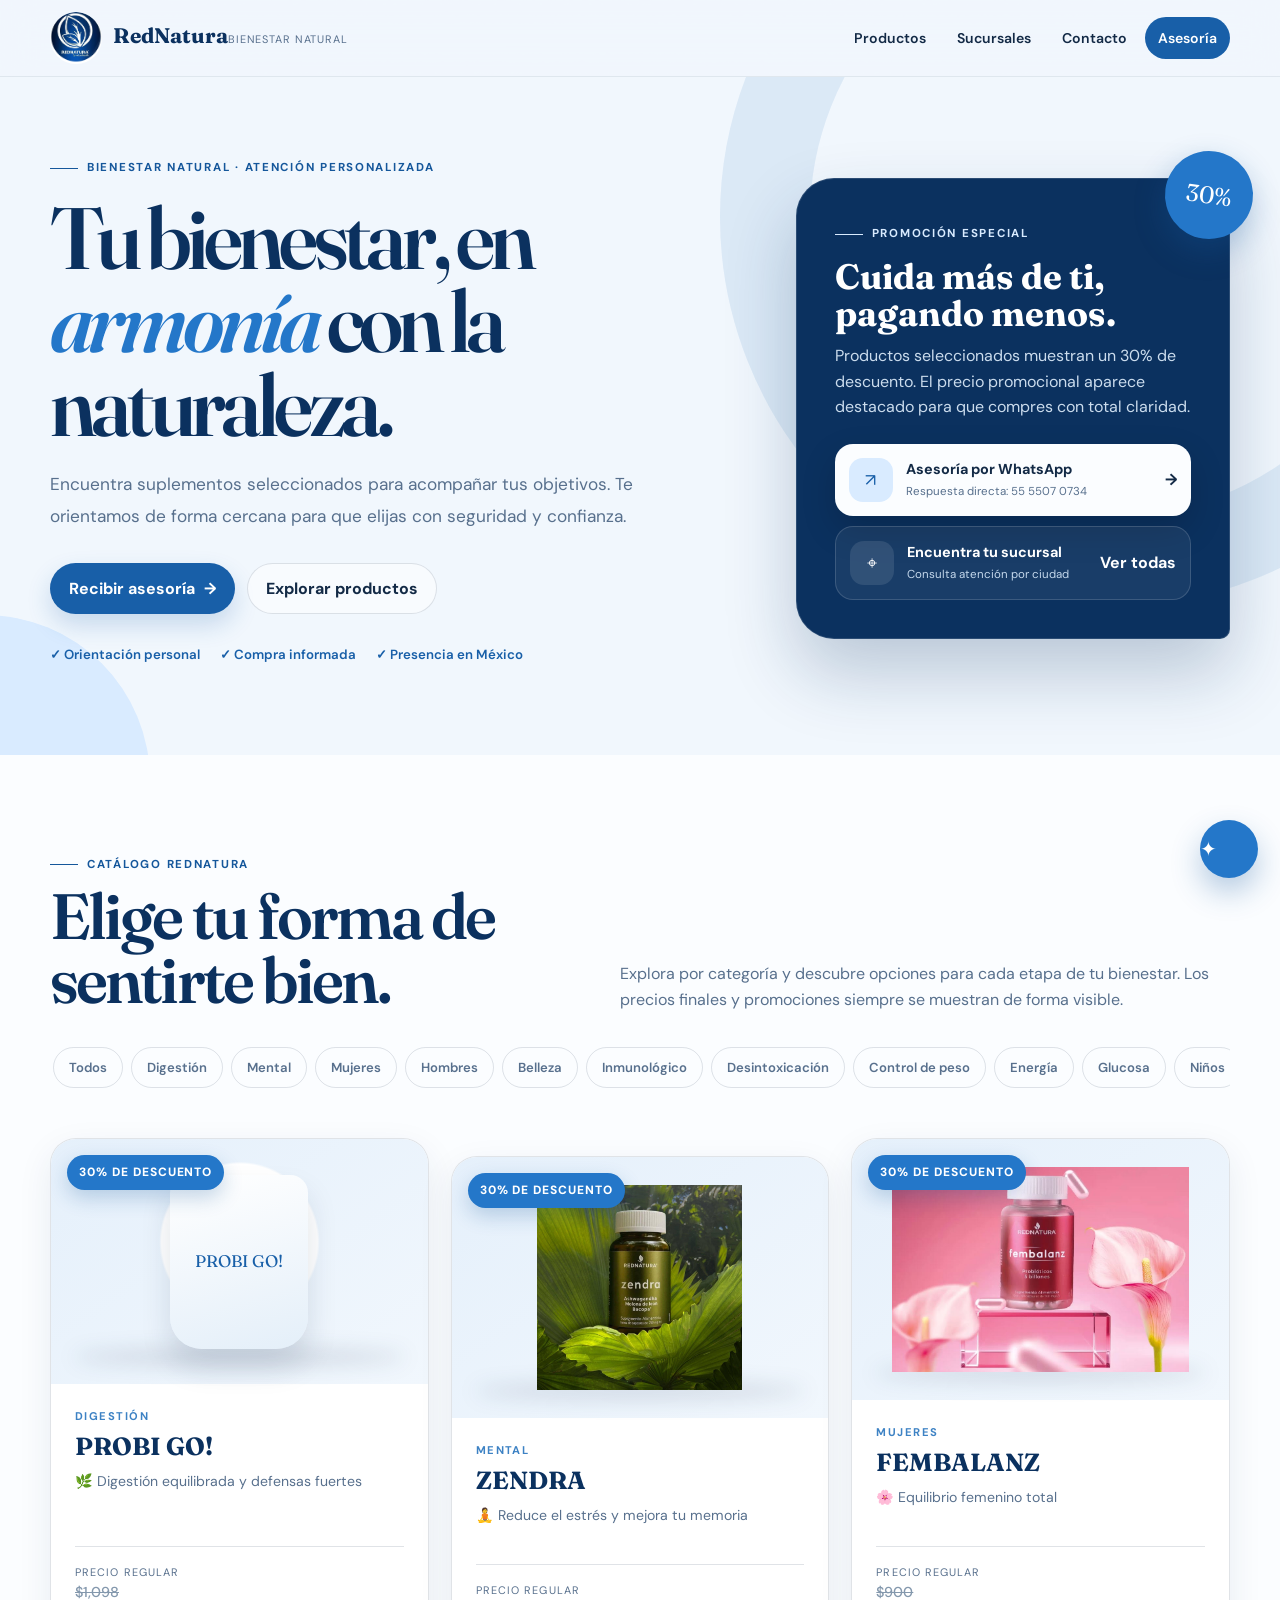
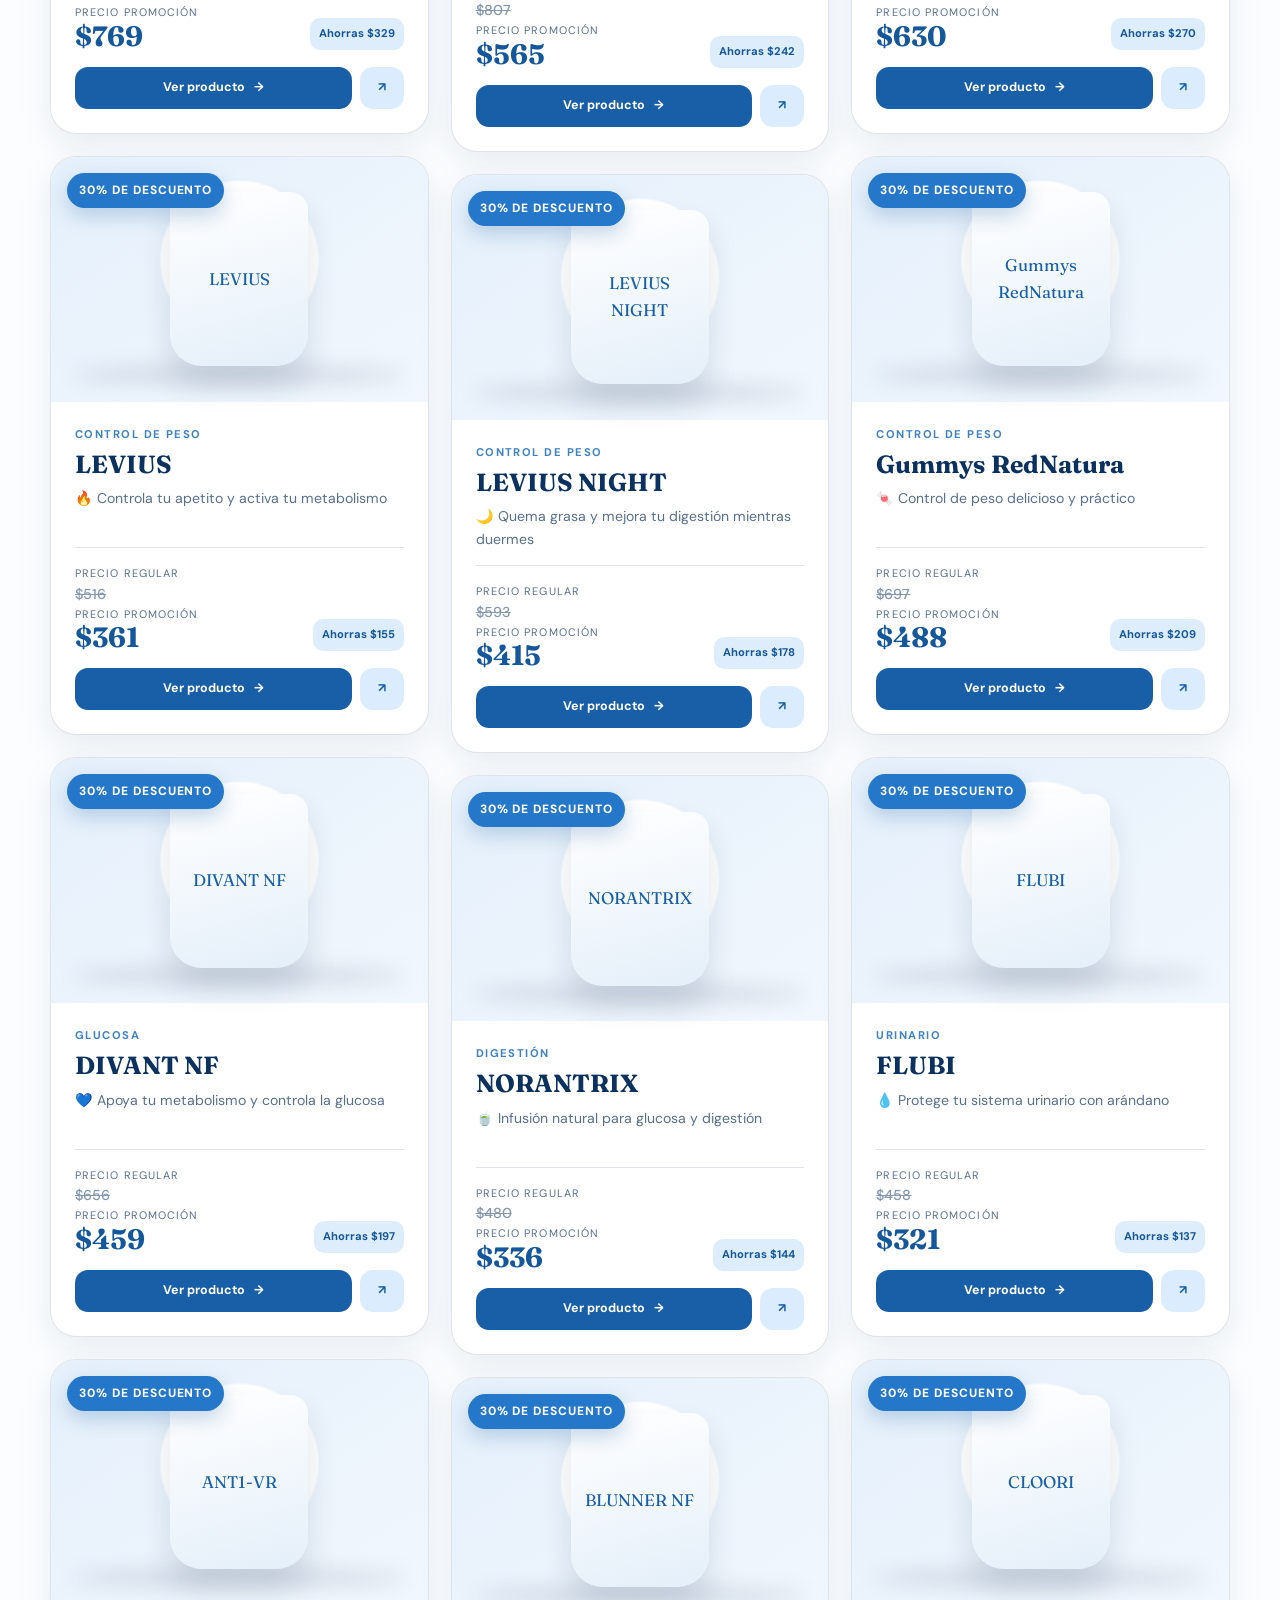
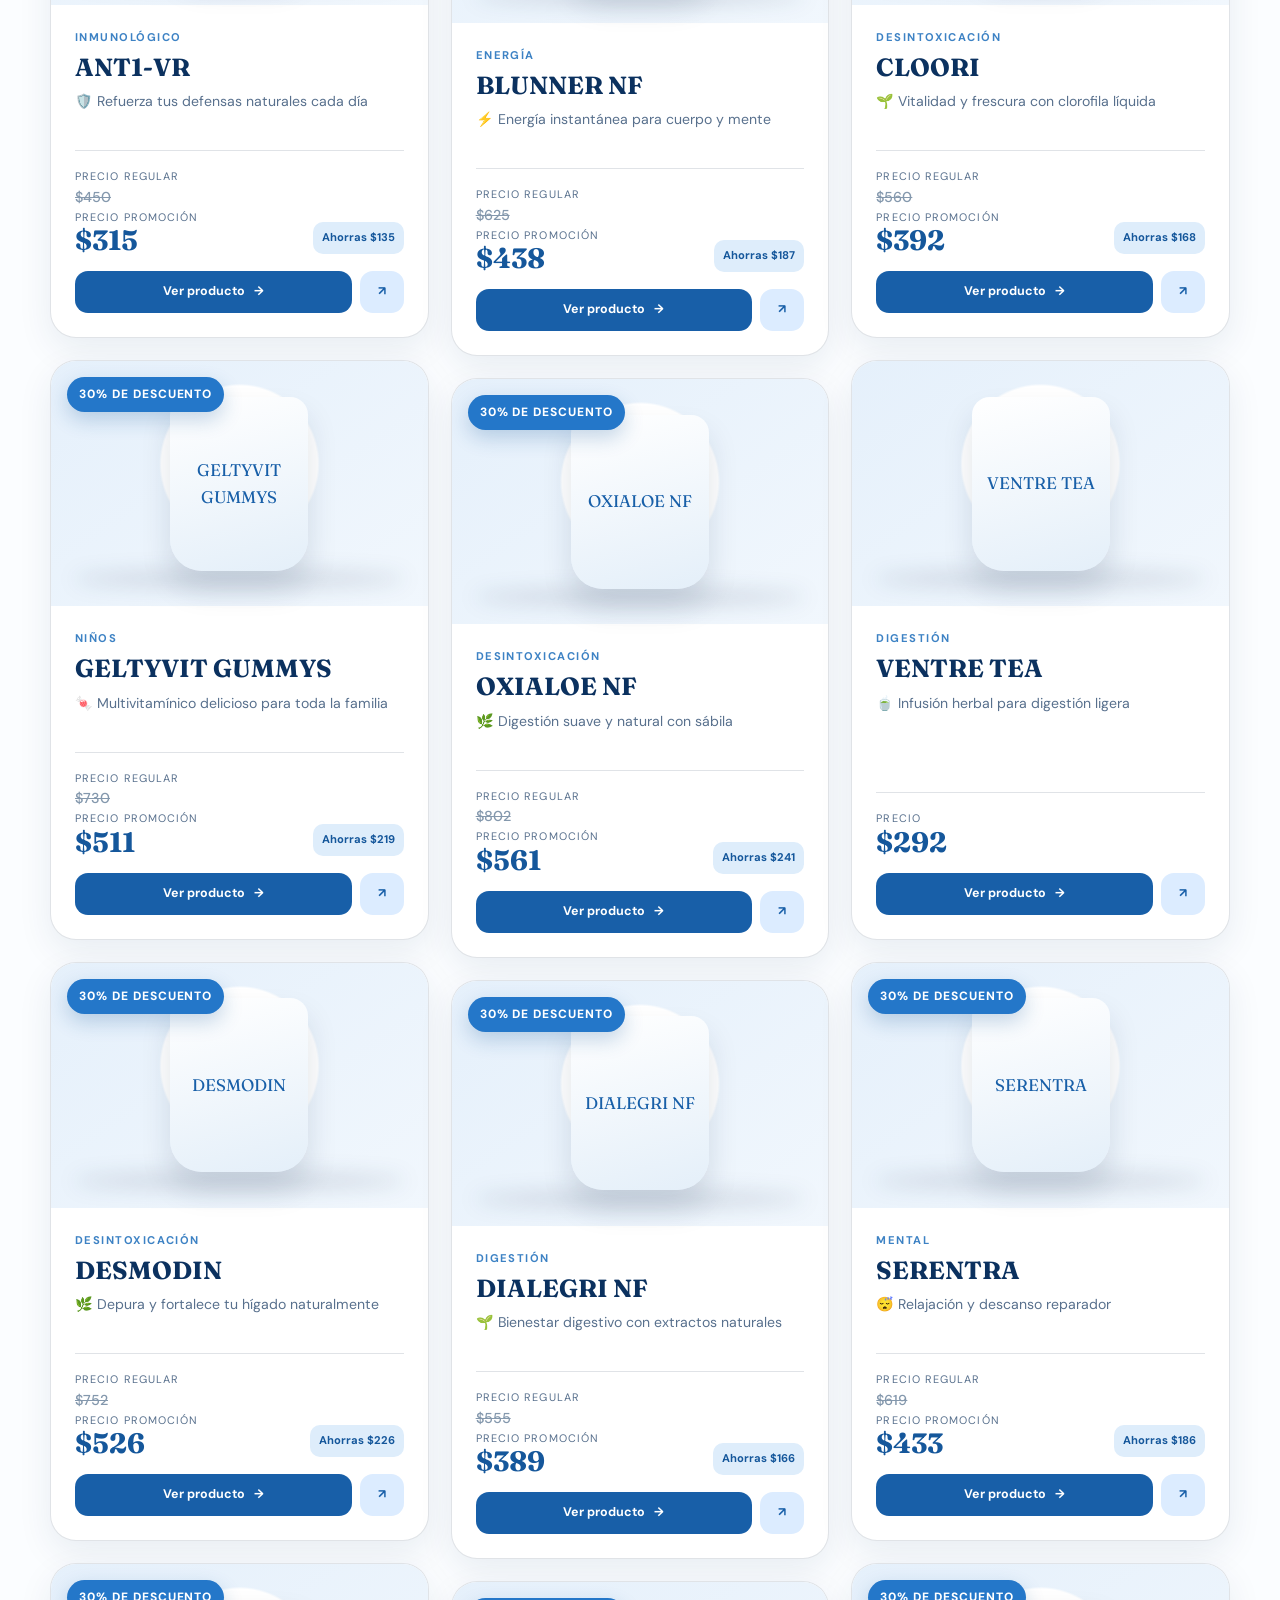
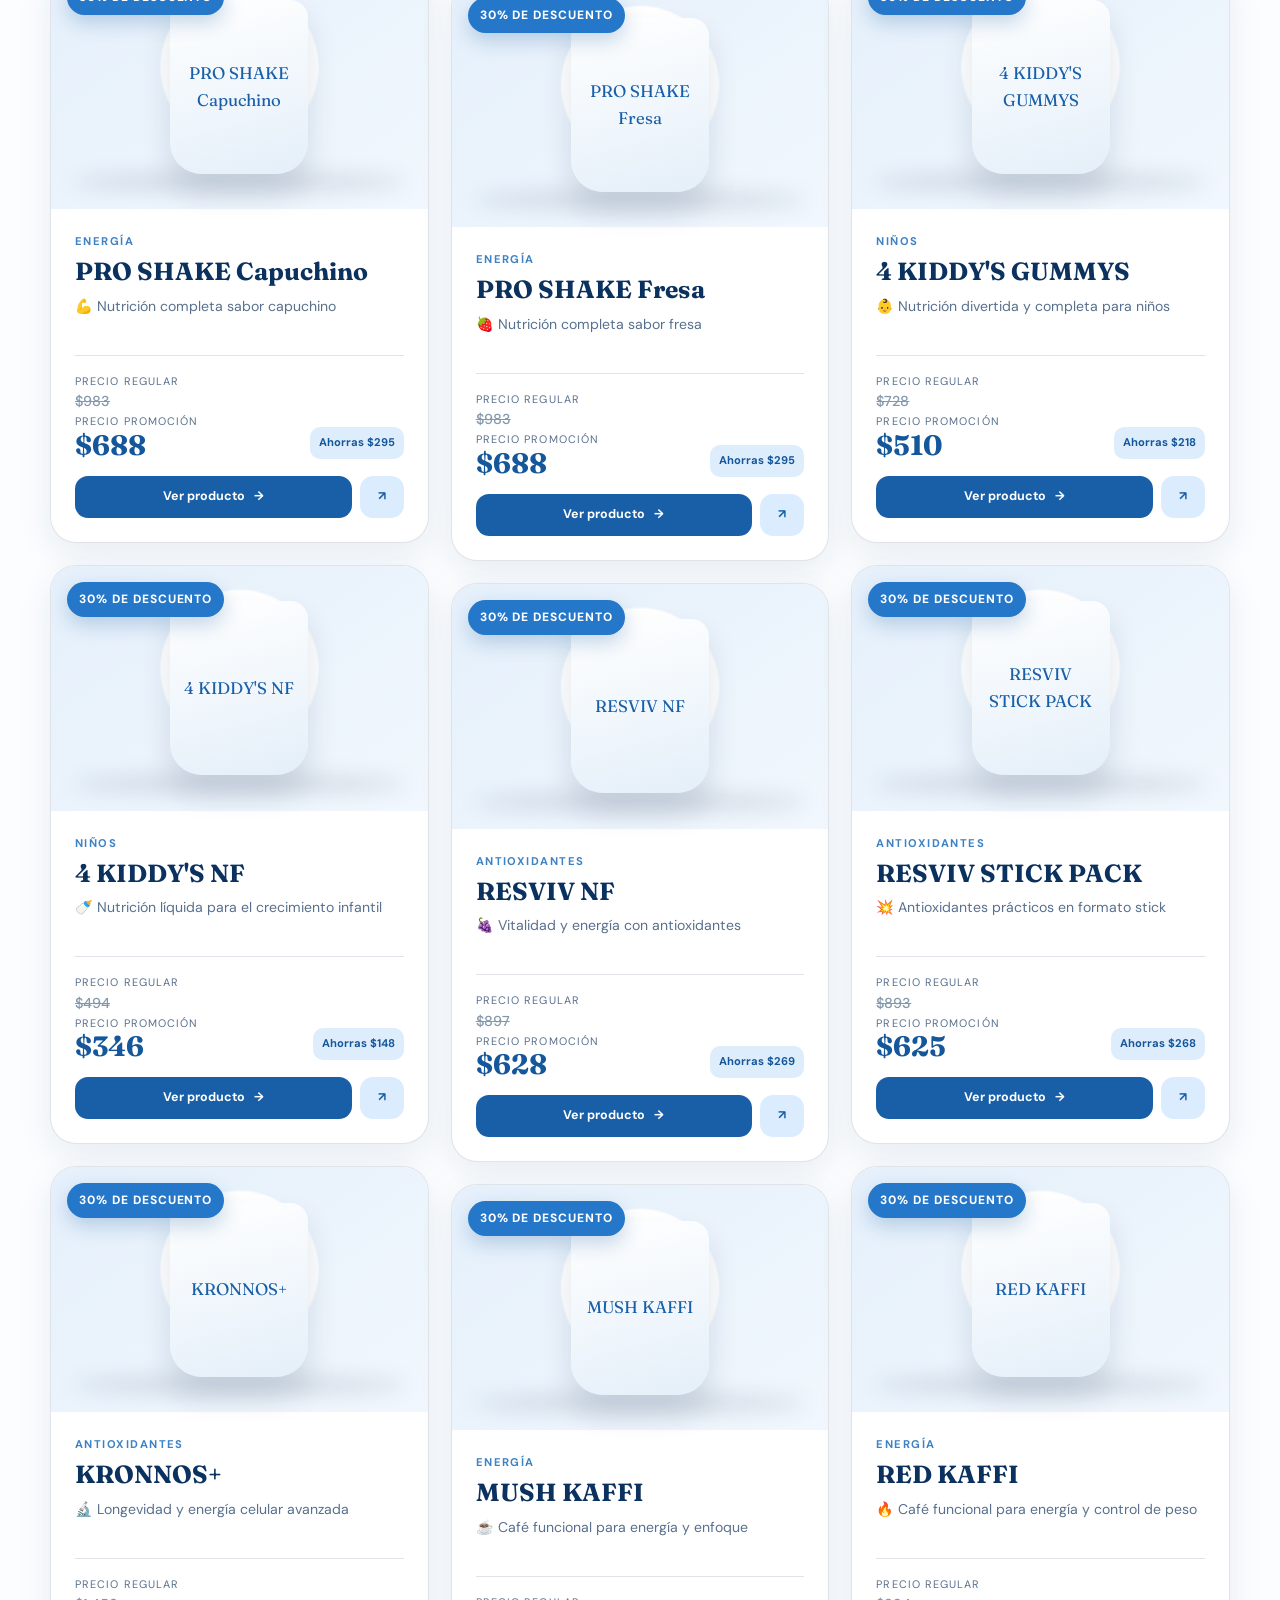
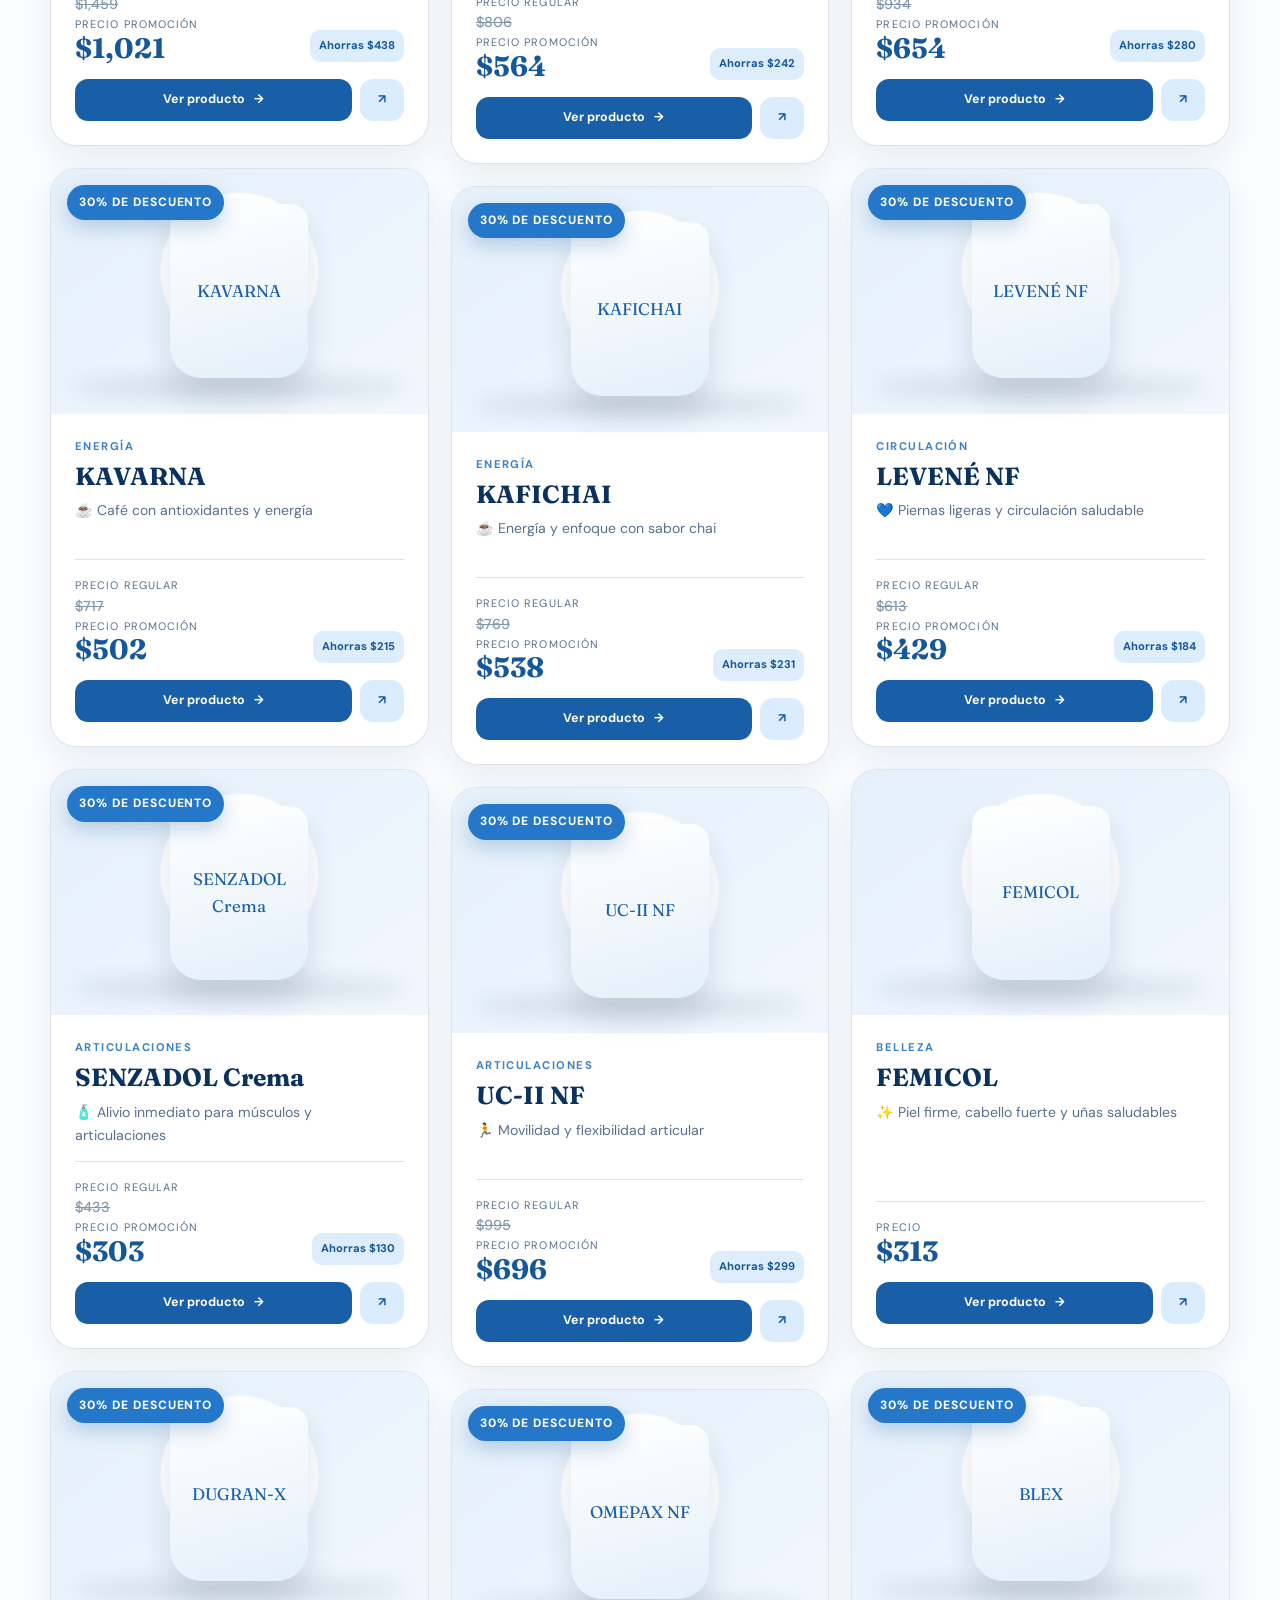
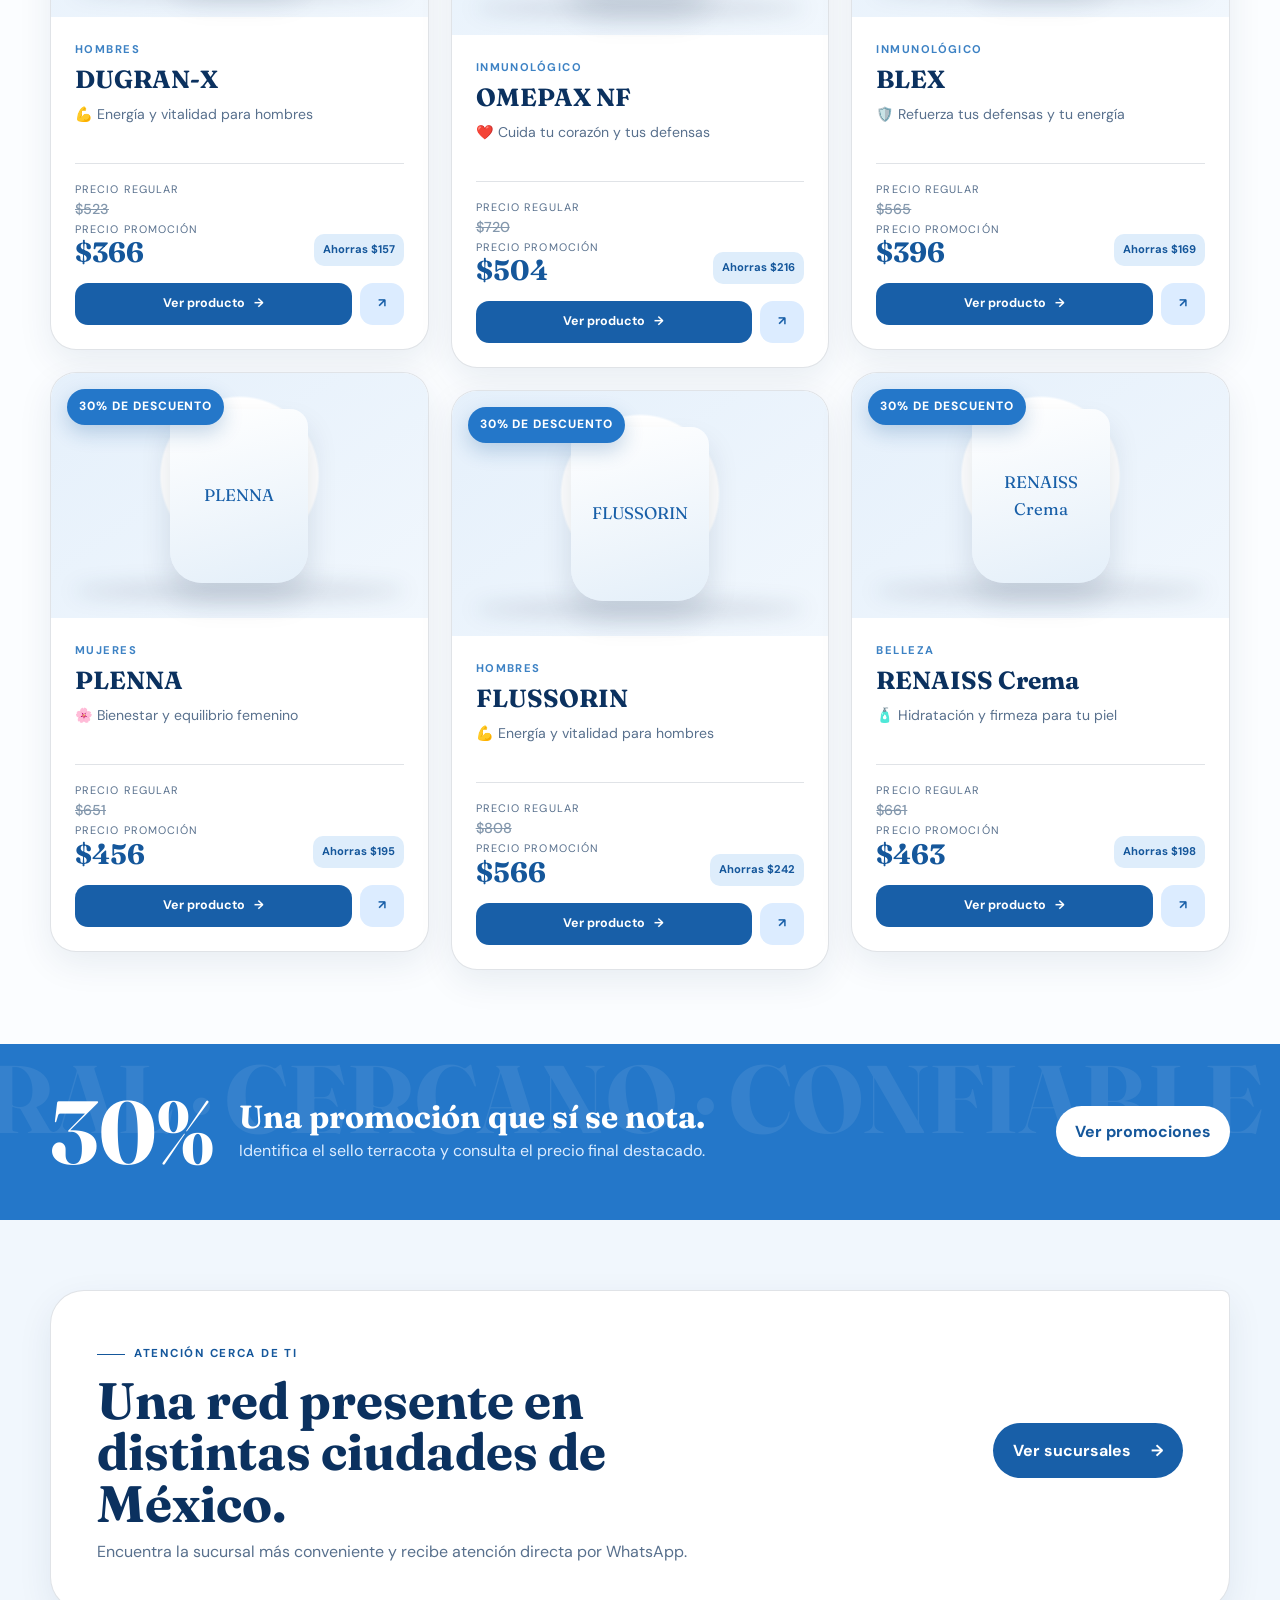
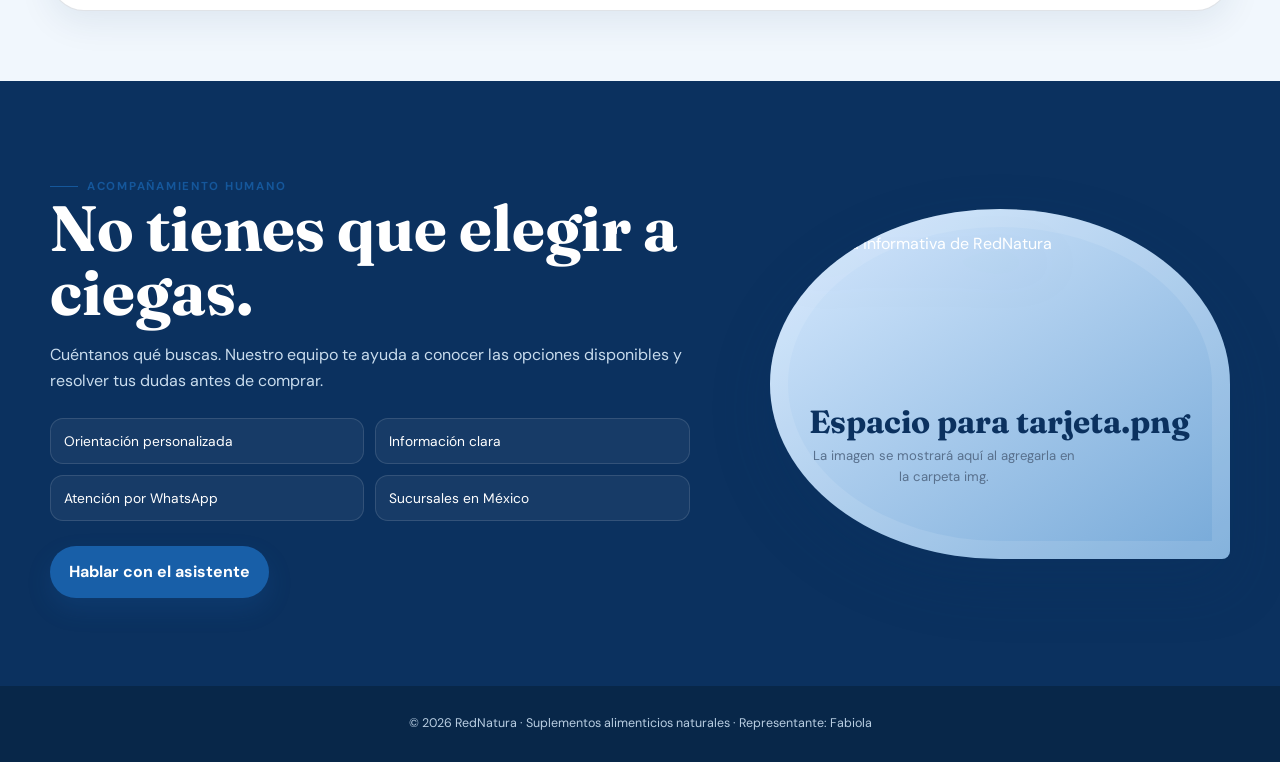
==== commit ebbb68e1: "Improve website design for a professional and harmonious user experience (6a546e03102af1c344ced46e)" ====
--- a/index.html
+++ b/index.html
@@ -3,167 +3,124 @@
 <head>
   <meta charset="UTF-8">
   <meta name="viewport" content="width=device-width, initial-scale=1.0">
-  <title>RedNatura - Suplementos Naturales</title>
+  <meta name="description" content="Suplementos alimenticios naturales con asesoría personalizada y sucursales en México.">
+  <title>RedNatura | Bienestar natural, atención cercana</title>
   <link rel="stylesheet" href="css/styles.css">
 </head>
 <body>
-  <!-- Navbar -->
-  <nav class="navbar">
+  <nav class="navbar" aria-label="Navegación principal">
     <div class="container">
-      <div class="logo">
-        <img src="img/logo.png" alt="Logo RedNatura" class="logo-img" style="height: 50px; margin-right: 1rem;">
-        <div>
-          <div class="logo-text">🌿 RedNatura</div>
-          <p>Suplementos alimenticios naturales</p>
-        </div>
-      </div>
+      <a class="logo" href="index.html" aria-label="RedNatura, inicio">
+        <img src="img/logo.png" alt="" class="logo-img">
+        <span><span class="logo-text">RedNatura</span><span class="brand-note">Bienestar natural</span></span>
+      </a>
       <ul class="nav-links">
         <li><a href="#productos">Productos</a></li>
         <li><a href="sucursales.html">Sucursales</a></li>
-        <li><a href="#contacto">Contacto</a></li>
-        <li><a href="#" onclick="toggleChat(); return false;" class="help-link">❓ Ayuda</a></li>
+        <li><a href="contacto.html">Contacto</a></li>
+        <li><a href="#" onclick="toggleChat(); return false;" class="help-link">Asesoría</a></li>
       </ul>
     </div>
   </nav>
 
-  <!-- Hero Section -->
-  <section class="hero" id="bienvenida">
-    <div class="hero-shell">
-      <div class="hero-content">
-        <span class="hero-kicker">Bienestar natural · Atención personalizada</span>
-        <h1>Encuentra el apoyo natural que tu bienestar necesita</h1>
-        <p class="hero-lead">Te orientamos para elegir suplementos de calidad según tus objetivos, con atención cercana antes y después de tu compra.</p>
-        <div class="hero-actions">
-          <a class="cta-btn cta-primary" href="https://wa.me/525555070734?text=Hola%2C%20quiero%20recibir%20asesor%C3%ADa%20para%20elegir%20un%20producto%20RedNatura" target="_blank" rel="noopener">
-            <span aria-hidden="true">💬</span> Hablar por WhatsApp
+  <main>
+    <section class="hero" id="bienvenida">
+      <div class="hero-shell">
+        <div class="hero-content">
+          <span class="hero-kicker">Bienestar natural · Atención personalizada</span>
+          <h1>Tu bienestar, en <em>armonía</em> con la naturaleza.</h1>
+          <p class="hero-lead">Encuentra suplementos seleccionados para acompañar tus objetivos. Te orientamos de forma cercana para que elijas con seguridad y confianza.</p>
+          <div class="hero-actions">
+            <a class="cta-btn cta-primary" href="https://wa.me/525555070734?text=Hola%2C%20quiero%20recibir%20asesor%C3%ADa%20para%20elegir%20un%20producto%20RedNatura" target="_blank" rel="noopener">Recibir asesoría <span aria-hidden="true">→</span></a>
+            <a class="cta-btn cta-secondary" href="#productos">Explorar productos</a>
+          </div>
+          <div class="hero-trust" aria-label="Ventajas de RedNatura">
+            <span>✓ Orientación personal</span><span>✓ Compra informada</span><span>✓ Presencia en México</span>
+          </div>
+        </div>
+        <aside class="hero-sales-card" aria-label="Promoción y contacto">
+          <span class="sales-card-label">Promoción especial</span>
+          <h2>Cuida más de ti, pagando menos.</h2>
+          <p>Productos seleccionados muestran un 30% de descuento. El precio promocional aparece destacado para que compres con total claridad.</p>
+          <a class="whatsapp-card" href="https://wa.me/525555070734?text=Hola%2C%20necesito%20ayuda%20para%20elegir%20un%20suplemento" target="_blank" rel="noopener">
+            <span class="whatsapp-card__icon" aria-hidden="true">↗</span><span><strong>Asesoría por WhatsApp</strong><small>Respuesta directa: 55 5507 0734</small></span><span class="whatsapp-card__arrow">→</span>
           </a>
-          <button class="cta-btn cta-secondary" onclick="document.getElementById('productos').scrollIntoView({behavior: 'smooth'})">
-            Ver productos
-          </button>
+          <a href="sucursales.html" class="branch-card">
+            <span class="branch-card__icon" aria-hidden="true">⌖</span><span><strong>Encuentra tu sucursal</strong><small>Consulta atención por ciudad</small></span><span class="branch-card__cta">Ver todas</span>
+          </a>
+        </aside>
+      </div>
+    </section>
+
+    <section id="productos" class="productos">
+      <div class="container">
+        <div class="section-heading">
+          <div><span class="section-kicker">Catálogo RedNatura</span><h2>Elige tu forma de sentirte bien.</h2></div>
+          <p>Explora por categoría y descubre opciones para cada etapa de tu bienestar. Los precios finales y promociones siempre se muestran de forma visible.</p>
         </div>
-        <div class="hero-trust" aria-label="Ventajas de comprar en RedNatura">
-          <span>✓ Asesoría personal</span>
-          <span>✓ Compra informada</span>
-          <span>✓ Sucursales en México</span>
+        <div class="filtros" aria-label="Filtrar productos por categoría">
+          <button class="filtro-btn active" onclick="filtrarProductos('todos', this)">Todos</button>
+          <button class="filtro-btn" onclick="filtrarProductos('Digestión', this)">Digestión</button>
+          <button class="filtro-btn" onclick="filtrarProductos('Mental', this)">Mental</button>
+          <button class="filtro-btn" onclick="filtrarProductos('Mujeres', this)">Mujeres</button>
+          <button class="filtro-btn" onclick="filtrarProductos('Hombres', this)">Hombres</button>
+          <button class="filtro-btn" onclick="filtrarProductos('Belleza', this)">Belleza</button>
+          <button class="filtro-btn" onclick="filtrarProductos('Inmunológico', this)">Inmunológico</button>
+          <button class="filtro-btn" onclick="filtrarProductos('Desintoxicación', this)">Desintoxicación</button>
+          <button class="filtro-btn" onclick="filtrarProductos('Control de Peso', this)">Control de peso</button>
+          <button class="filtro-btn" onclick="filtrarProductos('Energía', this)">Energía</button>
+          <button class="filtro-btn" onclick="filtrarProductos('Glucosa', this)">Glucosa</button>
+          <button class="filtro-btn" onclick="filtrarProductos('Niños', this)">Niños</button>
+          <button class="filtro-btn" onclick="filtrarProductos('Antioxidantes', this)">Antioxidantes</button>
+          <button class="filtro-btn" onclick="filtrarProductos('Articulaciones', this)">Articulaciones</button>
+          <button class="filtro-btn" onclick="filtrarProductos('Circulación', this)">Circulación</button>
+          <button class="filtro-btn" onclick="filtrarProductos('Urinario', this)">Urinario</button>
         </div>
+        <div id="productos-grid" class="productos-grid" aria-live="polite"></div>
       </div>
+    </section>
 
-      <aside class="hero-sales-card" aria-label="Contacto y sucursales RedNatura">
-        <span class="sales-card-label">Estamos para ayudarte</span>
-        <h2>¿No sabes cuál elegir?</h2>
-        <p>Cuéntanos qué objetivo de bienestar tienes y recibe orientación directa por WhatsApp.</p>
-        <a class="whatsapp-card" href="https://wa.me/525555070734?text=Hola%2C%20necesito%20ayuda%20para%20elegir%20un%20suplemento" target="_blank" rel="noopener">
-          <span class="whatsapp-card__icon" aria-hidden="true">💬</span>
-          <span><strong>Asesoría por WhatsApp</strong><small>Respuesta directa: 55 5507 0734</small></span>
-          <span class="whatsapp-card__arrow" aria-hidden="true">→</span>
-        </a>
-        <a href="sucursales.html" class="branch-card" aria-label="Ver todas las sucursales RedNatura">
-          <span class="branch-card__icon" aria-hidden="true">⌖</span>
-          <span class="branch-card__content">
-            <strong class="branch-card__title">Encuentra tu sucursal</strong>
-            <small class="branch-card__subtitle">Consulta ubicaciones y atención por ciudad</small>
-          </span>
-          <span class="branch-card__cta">Ver todas</span>
-        </a>
-      </aside>
-    </div>
-  </section>
+    <section class="promo-strip" aria-label="Promoción de productos seleccionados">
+      <div class="container promo-strip__inner">
+        <strong class="promo-number">30%</strong>
+        <div><h2>Una promoción que sí se nota.</h2><p>Identifica el sello terracota y consulta el precio final destacado.</p></div>
+        <a class="cta-btn" href="#productos">Ver promociones</a>
+      </div>
+    </section>
 
-  <!-- Sección Productos -->
-  <section id="productos" class="productos">
-    <div class="container">
-      <h2>Nuestros Productos</h2>
-      <p class="descripcion">Selecciona la categoría que buscas</p>
-      <div class="filtros">
-        <button class="filtro-btn active" onclick="filtrarProductos('todos', this)">Todos</button>
-        <button class="filtro-btn" onclick="filtrarProductos('Digestión', this)">Digestión</button>
-        <button class="filtro-btn" onclick="filtrarProductos('Mental', this)">Mental</button>
-        <button class="filtro-btn" onclick="filtrarProductos('Mujeres', this)">Mujeres</button>
-        <button class="filtro-btn" onclick="filtrarProductos('Hombres', this)">Hombres</button>
-        <button class="filtro-btn" onclick="filtrarProductos('Belleza', this)">Belleza</button>
-        <button class="filtro-btn" onclick="filtrarProductos('Inmunológico', this)">Inmunológico</button>
-        <button class="filtro-btn" onclick="filtrarProductos('Desintoxicación', this)">Desintoxicación</button>
-        <button class="filtro-btn" onclick="filtrarProductos('Control de Peso', this)">Control de Peso</button>
-        <button class="filtro-btn" onclick="filtrarProductos('Energía', this)">Energía</button>
-        <button class="filtro-btn" onclick="filtrarProductos('Glucosa', this)">Glucosa</button>
-        <button class="filtro-btn" onclick="filtrarProductos('Niños', this)">Niños</button>
-        <button class="filtro-btn" onclick="filtrarProductos('Antioxidantes', this)">Antioxidantes</button>
-        <button class="filtro-btn" onclick="filtrarProductos('Articulaciones', this)">Articulaciones</button>
-        <button class="filtro-btn" onclick="filtrarProductos('Circulación', this)">Circulación</button>
-        <button class="filtro-btn" onclick="filtrarProductos('Urinario', this)">Urinario</button>
+    <section class="branch-spotlight">
+      <div class="container branch-spotlight__inner">
+        <div><span class="section-kicker">Atención cerca de ti</span><h2>Una red presente en distintas ciudades de México.</h2><p>Encuentra la sucursal más conveniente y recibe atención directa por WhatsApp.</p></div>
+        <a class="branch-spotlight__action" href="sucursales.html">Ver sucursales <span>→</span></a>
       </div>
-      <div id="productos-grid" class="productos-grid"></div>
-    </div>
-  </section>
+    </section>
 
-  <section id="sucursales" class="branch-spotlight">
-    <div class="container branch-spotlight__inner">
-      <div>
-        <span class="section-kicker">Atención cerca de ti</span>
-        <h2>RedNatura en distintas ciudades de México</h2>
-        <p>Abre nuestro directorio para encontrar la sucursal más conveniente y consultar directamente por WhatsApp.</p>
+    <section id="contacto" class="contacto">
+      <div class="container conocenos-content">
+        <div class="conocenos-texto">
+          <span class="section-kicker">Acompañamiento humano</span>
+          <h2>No tienes que elegir a ciegas.</h2>
+          <p>Cuéntanos qué buscas. Nuestro equipo te ayuda a conocer las opciones disponibles y resolver tus dudas antes de comprar.</p>
+          <ul class="beneficios-list"><li>Orientación personalizada</li><li>Información clara</li><li>Atención por WhatsApp</li><li>Sucursales en México</li></ul>
+          <button class="cta-btn cta-primary" onclick="toggleChat()">Hablar con el asistente</button>
+        </div>
+        <figure class="conocenos-imagen tarjeta-frame">
+          <img src="img/tarjeta.png" alt="Tarjeta informativa de RedNatura" onerror="this.hidden=true; this.parentElement.classList.add('tarjeta-pendiente')">
+          <figcaption><strong>Espacio para tarjeta.png</strong><span>La imagen se mostrará aquí al agregarla en la carpeta img.</span></figcaption>
+        </figure>
       </div>
-      <a class="branch-spotlight__action" href="sucursales.html">
-        Explorar sucursales <span aria-hidden="true">→</span>
-      </a>
-    </div>
-  </section>
+    </section>
+  </main>
 
-  <!-- Sección Contacto -->
-  <section id="contacto" class="contacto">
-    <div class="container">
-      <h2>Conócenos</h2>
-      <div class="conocenos-content">
-        <div class="conocenos-texto">
-          <h3>¿Por qué elegir RedNatura?</h3>
-          <p>Somos una empresa comprometida con tu bienestar integral. Nuestros productos son formulados con ingredientes naturales de la más alta calidad, sin aditivos artificiales.</p>
-          <ul class="beneficios-list">
-            <li>✓ Ingredientes naturales certificados</li>
-            <li>✓ Formulaciones científicamente comprobadas</li>
-            <li>✓ Atención personalizada de nuestro equipo</li>
-            <li>✓ Promociones exclusivas para miembros</li>
-          </ul>
-          <button class="cta-btn" onclick="toggleChat()">Habla con nuestro Asistente</button>
-        </div>
-        <div class="conocenos-imagen">
-          <img src="img/tarjeta.png" alt="Tarjeta de Descuento RedNatura" class="tarjeta-img" style="max-width: 100%; height: auto; border-radius: 15px; box-shadow: 0 8px 25px rgba(0,0,0,0.15);">
-        </div>
-      </div>
-    </div>
-  </section>
+  <footer class="footer"><p>© 2026 RedNatura · Suplementos alimenticios naturales · Representante: Fabiola</p></footer>
 
-  <!-- Chatbot -->
-  <div id="chatbot" class="chatbot-container hidden" role="dialog" aria-hidden="true" aria-label="Asistente RedNatura">
-    <div class="chatbot-header">
-      <h3>🤖 Asistente RedNatura</h3>
-      <button class="close-btn" onclick="toggleChat()" aria-label="Cerrar asistente">✕</button>
-    </div>
+  <div id="chatbot" class="chatbot-container hidden">
+    <div class="chatbot-header"><h3>Asistente RedNatura</h3><button class="close-btn" onclick="toggleChat()" aria-label="Cerrar chat">×</button></div>
     <div id="chat-messages" class="chat-messages"></div>
-    <div class="chat-input-area">
-      <input id="chat-input" type="text" placeholder="Escribe 'ayuda' para más opciones..." onkeypress="handleChatInput(event)" aria-label="Escribe un mensaje">
-      <button onclick="sendMessage()" aria-label="Enviar mensaje">Enviar</button>
-    </div>
+    <div class="chat-input-area"><input id="chat-input" type="text" placeholder="Escribe tu pregunta..." onkeypress="handleChatInput(event)"><button onclick="sendMessage()">Enviar</button></div>
   </div>
-  <button class="chat-toggle" onclick="toggleChat()" aria-label="Abrir asistente">💬</button>
+  <button class="chat-toggle" onclick="toggleChat()" aria-label="Abrir chat">✦</button>
 
-  <!-- Modal para detalles de producto -->
-  <div id="productoModal" class="modal">
-    <div class="modal-content producto-detail">
-      <span class="close-modal" onclick="cerrarModalProducto()">&times;</span>
-      <div id="producto-detalle"></div>
-    </div>
-  </div>
-
-  <!-- Footer -->
-  <footer class="footer">
-    <p>© 2026 RedNatura - Todos los derechos reservados</p>
-    <p>Teléfono: 5555070734</p>
-  </footer>
-
-  <!-- Scripts -->
-  <script src="js/productos.js"></script>
-  <script src="js/app.js"></script>
-  <script src="js/sucursales.js"></script>
-  <script src="js/chatbot.js"></script>
+  <script src="js/productos.js"></script><script src="js/sucursales.js"></script><script src="js/app.js"></script><script src="js/chatbot.js"></script>
 </body>
 </html>
--- a/css/styles.css
+++ b/css/styles.css
@@ -1,243 +1,26 @@
+@import url('https://fonts.googleapis.com/css2?family=DM+Sans:wght@400;500;600;700&family=Fraunces:opsz,wght@9..144,600;9..144,700&display=swap');
+
 :root{
-  --blue-900: #0f172a; /* deep navy */
-  --blue-700: #1e3a8a; /* primary gradient start */
-  --blue-600: #2563eb; /* primary gradient end */
-  --blue-500: #3498db; /* accent */
-  --blue-400: #4da6f7;
-  --muted: #6b7280;
-  --bg: #f8fafc;
-  --card: #ffffff;
-  --success: #27ae60;
-  --danger: #ef4444;
-  --glass: rgba(255,255,255,0.75);
+  --ink:#132a46;--ink-soft:#58708d;--forest:#185fa8;--forest-deep:#0b315f;--leaf:#3d82c4;
+  --lime:#d9ebff;--cream:#f1f7fd;--paper:#fbfdff;--sand:#dbe8f5;--clay:#2477c9;--clay-dark:#15579b;
+  --white:#fff;--line:rgba(19,42,70,.13);--shadow:0 24px 70px rgba(11,49,95,.13);--shadow-soft:0 12px 35px rgba(11,49,95,.08);
+  --radius:28px;--radius-sm:16px;--display:"Fraunces",Georgia,serif;--body:"DM Sans",sans-serif;
 }
+*{box-sizing:border-box;margin:0;padding:0}html{scroll-behavior:smooth}body{font-family:var(--body);color:var(--ink);background:var(--cream);line-height:1.6;-webkit-font-smoothing:antialiased}body::before{content:"";position:fixed;inset:0;z-index:-1;pointer-events:none;opacity:.28;background-image:url("data:image/svg+xml,%3Csvg viewBox='0 0 180 180' xmlns='http://www.w3.org/2000/svg'%3E%3Cfilter id='n'%3E%3CfeTurbulence type='fractalNoise' baseFrequency='.9' numOctaves='2' stitchTiles='stitch'/%3E%3C/filter%3E%3Crect width='100%25' height='100%25' filter='url(%23n)' opacity='.12'/%3E%3C/svg%3E")}
+img{display:block;max-width:100%}button,input,textarea{font:inherit}button,a{touch-action:manipulation}.container{width:min(1180px,calc(100% - 40px));margin-inline:auto}.hidden{display:none!important}
+.navbar{position:sticky;top:0;z-index:50;padding:12px 0;border-bottom:1px solid rgba(19,42,70,.08);background:rgba(241,247,253,.9);backdrop-filter:blur(18px)}.navbar .container{display:flex;align-items:center;justify-content:space-between;gap:30px}.logo{display:flex;align-items:center;gap:11px;color:var(--forest-deep);text-decoration:none}.logo-img{width:52px;height:52px;object-fit:contain;border-radius:50%;background:var(--white)}.logo-text{font-family:var(--display);font-size:1.32rem;font-weight:700;line-height:1}.logo p,.brand-note{margin-top:4px;color:var(--ink-soft);font-size:.68rem;letter-spacing:.08em;text-transform:uppercase}.nav-links{display:flex;align-items:center;gap:5px;list-style:none}.nav-links a{display:block;padding:10px 13px;border-radius:999px;color:var(--ink);font-size:.88rem;font-weight:600;text-decoration:none;transition:.2s ease}.nav-links a:hover,.nav-links a[aria-current="page"]{background:var(--white);color:var(--forest);box-shadow:0 4px 18px rgba(24,95,168,.08)}.nav-links .help-link{background:var(--forest);color:var(--white)}
+.hero{position:relative;overflow:hidden;padding:74px 0 90px;background:var(--cream)}.hero::before{content:"";position:absolute;width:600px;height:600px;right:-220px;top:-250px;border-radius:50%;border:90px solid rgba(61,130,196,.12)}.hero::after{content:"";position:absolute;width:330px;height:330px;left:-180px;bottom:-190px;border-radius:50%;background:var(--lime)}.hero-shell{position:relative;z-index:1;display:grid;grid-template-columns:minmax(0,1.12fr) minmax(340px,.72fr);align-items:center;gap:70px;width:min(1180px,calc(100% - 40px));margin:auto}.hero-kicker,.section-kicker,.sales-card-label{display:inline-flex;align-items:center;gap:9px;color:var(--clay-dark);font-size:.72rem;font-weight:700;letter-spacing:.15em;text-transform:uppercase}.hero-kicker::before,.section-kicker::before,.sales-card-label::before{content:"";width:28px;height:1px;background:currentColor}.hero h1,.page-hero h1{max-width:790px;margin:18px 0 23px;font-family:var(--display);font-size:clamp(3.1rem,6.8vw,6.5rem);font-weight:600;line-height:.96;letter-spacing:-.055em;color:var(--forest-deep)}.hero h1 em{color:var(--clay);font-style:italic}.hero-lead{max-width:660px;color:var(--ink-soft);font-size:1.08rem;line-height:1.8}.hero-actions{display:flex;flex-wrap:wrap;gap:12px;margin-top:31px}.cta-btn,.btn,.btn-send,.btn-submit{display:inline-flex;align-items:center;justify-content:center;gap:9px;min-height:46px;padding:12px 18px;border:1px solid transparent;border-radius:999px;cursor:pointer;font-weight:700;text-decoration:none;transition:transform .2s ease,box-shadow .2s ease,background .2s ease}.cta-btn:hover,.btn:hover,.btn-send:hover,.btn-submit:hover{transform:translateY(-2px)}.cta-primary,.btn-primary,.btn-submit,.btn-send{background:var(--forest);color:var(--white);box-shadow:0 11px 24px rgba(24,95,168,.2)}.cta-primary:hover,.btn-primary:hover,.btn-submit:hover,.btn-send:hover{background:var(--forest-deep);box-shadow:0 16px 30px rgba(24,95,168,.25)}.cta-secondary,.btn-outline{border-color:var(--line);background:rgba(255,255,255,.5);color:var(--ink)}.cta-secondary:hover,.btn-outline:hover{background:var(--white)}.hero-trust{display:flex;flex-wrap:wrap;gap:20px;margin-top:30px;color:var(--forest);font-size:.83rem;font-weight:600}.hero-sales-card{position:relative;padding:38px;border:1px solid rgba(255,255,255,.13);border-radius:38px 38px 10px 38px;color:var(--white);background:var(--forest-deep);box-shadow:0 34px 70px rgba(11,49,95,.24)}.hero-sales-card::before{content:"30%";position:absolute;right:-24px;top:-28px;display:grid;place-items:center;width:88px;height:88px;border-radius:50%;background:var(--clay);color:var(--white);font-family:var(--display);font-size:1.5rem;transform:rotate(8deg);box-shadow:0 12px 30px rgba(21,87,155,.3)}.sales-card-label{color:var(--lime)}.hero-sales-card h2{margin:16px 0 10px;font-family:var(--display);font-size:2.2rem;line-height:1.05}.hero-sales-card>p{margin-bottom:24px;color:#cbdced}.whatsapp-card,.branch-card{display:grid;grid-template-columns:auto 1fr auto;align-items:center;gap:13px;padding:14px;border-radius:18px;text-decoration:none;transition:.2s ease}.whatsapp-card{margin-bottom:10px;background:var(--paper);color:var(--ink);box-shadow:0 14px 35px rgba(0,0,0,.16)}.branch-card{border:1px solid rgba(255,255,255,.15);color:var(--white);background:rgba(255,255,255,.06)}.whatsapp-card:hover,.branch-card:hover{transform:translateX(4px)}.whatsapp-card__icon,.branch-card__icon{display:grid;place-items:center;width:44px;height:44px;border-radius:14px;background:var(--lime);color:var(--forest);font-size:1.1rem}.branch-card__icon{background:rgba(255,255,255,.1);color:var(--white)}.whatsapp-card strong,.branch-card strong{display:block;font-size:.9rem}.whatsapp-card small,.branch-card small{display:block;margin-top:2px;color:var(--ink-soft);font-size:.72rem}.branch-card small{color:#c4d8ec}.whatsapp-card__arrow,.branch-card__cta{font-weight:700}
+.productos,.sucursales,.detail-page{padding:92px 0;background:var(--paper)}.section-heading{display:flex;align-items:end;justify-content:space-between;gap:30px;margin-bottom:28px}.section-heading h2,.productos>.container>h2,.contact-section h2{margin-top:10px;font-family:var(--display);font-size:clamp(2.4rem,5vw,4.5rem);font-weight:600;line-height:1;color:var(--forest-deep);letter-spacing:-.045em}.descripcion,.section-heading p,.sucursales>.container>p{max-width:610px;color:var(--ink-soft)}.productos>.container>h2+.descripcion{margin-top:12px}.filtros{display:flex;gap:8px;overflow-x:auto;margin:30px 0 38px;padding:5px 3px 12px;scrollbar-width:thin}.filtro-btn{flex:0 0 auto;padding:9px 15px;border:1px solid var(--line);border-radius:999px;color:var(--ink-soft);background:transparent;cursor:pointer;font-size:.82rem;font-weight:600;transition:.2s}.filtro-btn:hover,.filtro-btn.active{border-color:var(--forest);background:var(--forest);color:var(--white)}.productos-grid{display:grid;grid-template-columns:repeat(3,minmax(0,1fr));gap:22px}.producto-card{position:relative;display:flex;flex-direction:column;overflow:hidden;border:1px solid var(--line);border-radius:26px;background:var(--white);box-shadow:var(--shadow-soft);transition:transform .25s ease,box-shadow .25s ease}.producto-card:hover{transform:translateY(-7px);box-shadow:var(--shadow)}.producto-card:nth-child(3n+2){transform:translateY(18px)}.producto-card:nth-child(3n+2):hover{transform:translateY(10px)}.producto-imagen-container{position:relative;display:grid;place-items:center;min-height:245px;padding:28px;background:radial-gradient(circle at 50% 42%,#fff 0 33%,transparent 34%),linear-gradient(145deg,#e5f0fb,var(--cream))}.producto-imagen-container::after{content:"";position:absolute;inset:auto 22px 18px;height:18px;border-radius:50%;background:rgba(19,42,70,.13);filter:blur(10px)}.producto-imagen{position:relative;z-index:1;width:100%;height:205px;object-fit:contain;transition:transform .35s ease}.producto-card:hover .producto-imagen{transform:scale(1.04) rotate(-1deg)}.producto-placeholder{position:relative;z-index:1;display:grid;place-items:center;width:138px;height:174px;padding:14px;border-radius:18px 18px 32px 32px;background:linear-gradient(165deg,var(--white),#e4eff9);color:var(--forest);font-family:var(--display);font-size:1.05rem;text-align:center;box-shadow:0 18px 30px rgba(19,42,70,.13)}.descuento-badge{position:absolute;z-index:2;top:16px;left:16px;padding:8px 12px;border-radius:999px;background:var(--clay);color:var(--white);font-size:.75rem;font-weight:800;letter-spacing:.08em;box-shadow:0 8px 20px rgba(21,87,155,.24)}.producto-body{display:flex;flex:1;flex-direction:column;padding:24px}.producto-category{margin-bottom:7px;color:var(--leaf);font-size:.7rem;font-weight:700;letter-spacing:.13em;text-transform:uppercase}.producto-body h3{font-family:var(--display);font-size:1.55rem;line-height:1.08;color:var(--forest-deep)}.desc-corta{min-height:50px;margin:10px 0;color:var(--ink-soft);font-size:.88rem}.producto-info{display:flex;align-items:end;justify-content:space-between;gap:12px;margin-top:auto;padding:17px 0;border-top:1px solid var(--line)}.price-stack{display:flex;flex-direction:column}.price-label{color:var(--ink-soft);font-size:.68rem;text-transform:uppercase;letter-spacing:.1em}.precio{color:var(--ink);font-size:1.16rem;font-weight:700}.precio.original{text-decoration:line-through;color:#8498ad;font-size:.9rem;font-weight:500}.precio-descuento{color:var(--clay-dark);font-family:var(--display);font-size:1.75rem;font-weight:700;line-height:1}.saving-pill{padding:7px 9px;border-radius:10px;color:var(--clay-dark);background:#deedfb;font-size:.7rem;font-weight:700}.producto-actions{display:grid;grid-template-columns:1fr auto;gap:8px}.producto-actions .btn{min-height:42px;padding:10px 13px;border-radius:13px;background:var(--forest);color:var(--white);font-size:.78rem}.producto-actions .btn-whatsapp{width:44px;padding:10px;background:#dcecff;color:var(--forest);box-shadow:none}.producto-actions .btn-whatsapp span{display:none}
+.promo-strip{position:relative;overflow:hidden;padding:52px 0;background:var(--clay);color:var(--white)}.promo-strip::after{content:"NATURAL · CERCANO · CONFIABLE ·";position:absolute;top:-22px;right:-20px;white-space:nowrap;color:rgba(255,255,255,.08);font-family:var(--display);font-size:6rem;font-weight:700}.promo-strip__inner{position:relative;z-index:1;display:grid;grid-template-columns:auto 1fr auto;align-items:center;gap:25px}.promo-number{font-family:var(--display);font-size:5.6rem;line-height:.8}.promo-strip h2{font-family:var(--display);font-size:2rem;line-height:1.05}.promo-strip p{margin-top:5px;color:#dcecff}.promo-strip .cta-btn{background:var(--white);color:var(--clay-dark)}
+.branch-spotlight{padding:70px 0;background:var(--cream)}.branch-spotlight__inner{display:grid;grid-template-columns:1fr auto;align-items:center;gap:30px;padding:46px;border:1px solid var(--line);border-radius:34px 8px 34px 34px;background:var(--white);box-shadow:var(--shadow-soft)}.branch-spotlight h2{max-width:700px;margin:12px 0 10px;font-family:var(--display);font-size:clamp(2rem,4vw,3.5rem);line-height:1;color:var(--forest-deep)}.branch-spotlight p{color:var(--ink-soft)}.branch-spotlight__action{display:flex;align-items:center;gap:20px;padding:15px 20px;border-radius:999px;background:var(--forest);color:var(--white);font-weight:700;text-decoration:none}.contacto{padding:88px 0;background:var(--forest-deep);color:var(--white)}.conocenos-content{display:grid;grid-template-columns:1fr .72fr;align-items:center;gap:80px}.conocenos-texto h2{margin-bottom:18px;font-family:var(--display);font-size:clamp(2.5rem,5vw,4.7rem);line-height:1}.conocenos-texto>p{color:#c9dced}.beneficios-list{display:grid;grid-template-columns:1fr 1fr;gap:11px;margin:25px 0;list-style:none}.beneficios-list li{padding:11px 13px;border:1px solid rgba(255,255,255,.12);border-radius:13px;background:rgba(255,255,255,.05);font-size:.86rem}.conocenos-imagen{position:relative;min-height:350px;border-radius:50% 50% 8px 50%;background:radial-gradient(circle,var(--lime),#76a9d8);box-shadow:inset 0 0 0 18px rgba(255,255,255,.08)}.conocenos-imagen::before{content:"Tu bienestar merece atención cercana.";position:absolute;left:50%;top:50%;width:70%;transform:translate(-50%,-50%);font-family:var(--display);font-size:2.1rem;line-height:1.08;text-align:center;color:var(--forest-deep)}.conocenos-imagen img{display:none}
+.page-hero{position:relative;overflow:hidden;padding:75px 0 65px;background:var(--cream)}.page-hero::after{content:"";position:absolute;right:-100px;bottom:-170px;width:380px;height:380px;border:70px solid var(--lime);border-radius:50%;opacity:.45}.page-hero h1{max-width:850px;font-size:clamp(3rem,7vw,6rem)}.page-hero p{max-width:650px;color:var(--ink-soft);font-size:1.04rem}.page-hero .hero-actions{margin-top:25px}.sucursales-grid{display:grid;grid-template-columns:repeat(3,minmax(0,1fr));gap:18px;margin-top:38px}.sucursal-card{position:relative;overflow:hidden;padding:24px;border:1px solid var(--line);border-radius:22px;background:var(--white);box-shadow:var(--shadow-soft);transition:.2s}.sucursal-card::before{content:"";position:absolute;inset:0 0 auto;height:5px;background:linear-gradient(90deg,var(--leaf),var(--lime))}.sucursal-card:hover{transform:translateY(-5px);box-shadow:var(--shadow)}.sucursal-card h3{margin-bottom:5px;font-family:var(--display);font-size:1.35rem;color:var(--forest-deep)}.sucursal-card>p{color:var(--ink-soft);font-size:.86rem}.sucursal-card .horario{margin-top:10px;padding-top:10px;border-top:1px solid var(--line);font-size:.77rem}.sucursal-actions{display:flex;flex-wrap:wrap;gap:7px;margin-top:18px}.sucursal-actions .btn{min-height:38px;padding:8px 11px;border-radius:11px;background:var(--forest);color:var(--white);font-size:.7rem}.sucursal-actions .btn-outline{border-color:var(--line);background:var(--cream);color:var(--ink)}
+.detail-page{min-height:70vh}.producto-detail{max-width:1080px;margin:auto}.detail-layout{display:grid;grid-template-columns:.88fr 1.12fr;gap:55px;align-items:start}.detail-visual{position:sticky;top:100px}.detail-image-wrap{position:relative;display:grid;place-items:center;min-height:520px;padding:40px;border-radius:38px 38px 8px 38px;background:linear-gradient(145deg,#dcecfb,var(--cream));box-shadow:var(--shadow-soft)}.detail-image{width:100%;height:420px;object-fit:contain}.detail-promo{position:absolute;left:24px;bottom:24px;padding:14px 18px;border-radius:18px;background:var(--clay);color:var(--white);box-shadow:0 12px 30px rgba(21,87,155,.25)}.detail-promo strong{display:block;font-family:var(--display);font-size:1.6rem;line-height:1}.detail-category{color:var(--clay-dark);font-size:.72rem;font-weight:700;letter-spacing:.14em;text-transform:uppercase}.detail-copy h1{margin:12px 0 10px;font-family:var(--display);font-size:clamp(3rem,6vw,5.1rem);line-height:.92;color:var(--forest-deep);letter-spacing:-.05em}.detail-presentation{color:var(--leaf);font-weight:700}.detail-description{margin:20px 0;color:var(--ink-soft);font-size:1.02rem;line-height:1.8}.detail-price{display:flex;align-items:end;justify-content:space-between;gap:18px;margin:25px 0;padding:20px;border:1px solid var(--line);border-radius:20px;background:var(--cream)}.detail-price .precio-descuento{font-size:2.6rem}.detail-actions{display:grid;grid-template-columns:1fr 1fr;gap:10px}.detail-actions .btn{border-radius:14px}.detail-sections{display:grid;grid-template-columns:1fr 1fr;gap:18px;margin-top:38px}.detail-card{padding:26px;border:1px solid var(--line);border-radius:22px;background:var(--white)}.detail-card h2{margin-bottom:16px;font-family:var(--display);font-size:1.65rem;color:var(--forest-deep)}.detail-list{list-style:none}.detail-list li{position:relative;padding:10px 0 10px 25px;border-bottom:1px solid var(--line);color:var(--ink-soft);font-size:.9rem}.detail-list li::before{content:"";position:absolute;left:2px;top:18px;width:8px;height:8px;border-radius:50%;background:var(--leaf)}.usage-card{grid-column:1/-1;background:var(--forest-deep);color:var(--white)}.usage-card h2{color:var(--lime)}.usage-card p{color:#d3e3f2}
+.contact-page{padding:70px 0 90px;background:var(--cream)}.contact-layout{display:grid;grid-template-columns:.72fr 1.28fr;gap:26px;align-items:start}.contact-aside,.contact-form-card{padding:34px;border:1px solid var(--line);border-radius:30px;background:var(--white);box-shadow:var(--shadow-soft)}.contact-aside{position:sticky;top:100px;color:var(--white);background:var(--forest-deep)}.contact-aside h2{margin:16px 0;font-family:var(--display);font-size:2.4rem;line-height:1;color:var(--white)}.contact-aside>p{color:#c5d9eb}.contact-method{display:block;margin-top:18px;padding:16px;border:1px solid rgba(255,255,255,.12);border-radius:17px;color:var(--white);text-decoration:none;background:rgba(255,255,255,.06)}.contact-method small{display:block;color:#bdd2e5}.contact-form-card h2{font-family:var(--display);font-size:2.5rem;color:var(--forest-deep)}.contact-form-card .lead{margin:7px 0 24px;color:var(--ink-soft)}#contact-form{display:grid;grid-template-columns:1fr 1fr;gap:14px}#contact-form .full{grid-column:1/-1}.field{display:flex;flex-direction:column;gap:7px}.field label{color:var(--ink);font-size:.76rem;font-weight:700}.field input,.field textarea,#registro-form input,#registro-form textarea{width:100%;padding:13px 14px;border:1px solid var(--line);border-radius:12px;outline:none;color:var(--ink);background:var(--paper);transition:.2s}.field input:focus,.field textarea:focus,#registro-form input:focus,#registro-form textarea:focus{border-color:var(--leaf);box-shadow:0 0 0 4px rgba(61,130,196,.14)}.field textarea{min-height:150px;resize:vertical}.form-actions{grid-column:1/-1;display:flex;justify-content:flex-end}.btn-send{border:0}.prefill-box,.flash,.form-message{grid-column:1/-1;margin-bottom:14px;padding:12px 14px;border-radius:12px;font-weight:600}.prefill-box,.flash.success,.form-message.success{border:1px solid #b9d8f4;background:#e6f2fd;color:var(--forest)}.flash.error,.form-message.error{border:1px solid #a9caea;background:#edf6ff;color:var(--clay-dark)}
+.footer{padding:28px 20px;color:#b9cee2;background:#082749;text-align:center;font-size:.78rem}.chat-toggle{position:fixed;z-index:60;right:22px;bottom:22px;display:grid;place-items:center;width:58px;height:58px;border:0;border-radius:50%;background:var(--clay);color:var(--white);cursor:pointer;box-shadow:0 14px 30px rgba(21,87,155,.3);font-size:1.25rem}.chatbot-container{position:fixed;z-index:70;right:22px;bottom:92px;width:min(370px,calc(100vw - 30px));overflow:hidden;border:1px solid var(--line);border-radius:22px;background:var(--white);box-shadow:var(--shadow)}.chatbot-header{display:flex;align-items:center;justify-content:space-between;padding:16px 18px;color:var(--white);background:var(--forest-deep)}.chatbot-header h3{font-family:var(--display)}.close-btn,.close-modal{border:0;background:transparent;color:inherit;cursor:pointer;font-size:1.6rem}.chat-messages{height:330px;overflow-y:auto;padding:16px;background:var(--cream)}.chat-input-area{display:flex;gap:8px;padding:12px;border-top:1px solid var(--line)}.chat-input-area input{flex:1;min-width:0;padding:10px;border:1px solid var(--line);border-radius:11px}.chat-input-area button{padding:10px 13px;border:0;border-radius:11px;background:var(--forest);color:var(--white)}.message{margin:8px 0;padding:10px 12px;border-radius:13px;font-size:.82rem}.message.bot{background:var(--white)}.message.user{margin-left:30px;background:var(--forest);color:var(--white)}.chat-menu{display:flex;flex-wrap:wrap;gap:5px;margin:8px 0}.chat-menu .btn{min-height:32px;padding:6px 9px;border-radius:9px;background:var(--white);color:var(--forest);font-size:.68rem;box-shadow:none}.modal{position:fixed;z-index:100;inset:0;display:grid;place-items:center;padding:20px;background:rgba(7,32,65,.72);backdrop-filter:blur(8px)}.modal-content{position:relative;width:min(650px,100%);max-height:90vh;overflow:auto;padding:32px;border-radius:26px;background:var(--white)}.modal-content h2{margin-bottom:20px;font-family:var(--display);font-size:2rem}.close-modal{position:absolute;right:18px;top:12px;color:var(--ink)}#registro-form{display:grid;grid-template-columns:1fr 1fr;gap:10px}#registro-form label,#registro-form textarea,#registro-form .btn-submit,#registro-form .hidden{grid-column:1/-1}#registro-form label{font-size:.75rem}.btn-submit{border:0;margin-top:8px}.empty-state{grid-column:1/-1;padding:70px 20px;text-align:center;color:var(--ink-soft)}.empty-state h3{font-family:var(--display);font-size:2rem;color:var(--forest)}
+@media(max-width:960px){.nav-links{gap:0}.nav-links a{padding:9px 8px}.hero-shell,.conocenos-content,.detail-layout,.contact-layout{grid-template-columns:1fr}.hero-sales-card{max-width:620px}.productos-grid,.sucursales-grid{grid-template-columns:repeat(2,minmax(0,1fr))}.producto-card:nth-child(3n+2){transform:none}.promo-strip__inner{grid-template-columns:auto 1fr}.promo-strip .cta-btn{grid-column:1/-1;width:max-content}.detail-visual,.contact-aside{position:static}.detail-image-wrap{min-height:420px}.beneficios-list{grid-template-columns:1fr 1fr}}
+@media(max-width:700px){.container,.hero-shell{width:min(100% - 28px,1180px)}.navbar{position:relative}.navbar .container{align-items:flex-start;flex-direction:column;gap:10px}.nav-links{width:100%;overflow-x:auto;padding-bottom:3px}.nav-links a{white-space:nowrap}.logo p{display:none}.hero{padding:55px 0 65px}.hero-shell{gap:40px}.hero h1,.page-hero h1{font-size:clamp(2.9rem,15vw,4.3rem)}.hero-actions,.detail-actions{grid-template-columns:1fr;flex-direction:column}.hero-actions .cta-btn{width:100%}.hero-trust{display:grid;gap:7px}.hero-sales-card{padding:28px 22px;border-radius:28px 28px 8px 28px}.hero-sales-card::before{right:8px;top:-28px;width:74px;height:74px}.whatsapp-card,.branch-card{grid-template-columns:auto 1fr}.whatsapp-card__arrow,.branch-card__cta{display:none}.productos,.sucursales,.detail-page{padding:68px 0}.productos-grid,.sucursales-grid{grid-template-columns:1fr}.producto-card:nth-child(n){transform:none}.section-heading{align-items:start;flex-direction:column}.promo-strip__inner{grid-template-columns:1fr}.promo-number{font-size:4.4rem}.promo-strip .cta-btn{grid-column:auto;width:100%}.branch-spotlight{padding:50px 0}.branch-spotlight__inner{grid-template-columns:1fr;padding:28px;border-radius:27px 7px 27px 27px}.branch-spotlight__action{justify-content:space-between}.conocenos-content{gap:45px}.beneficios-list{grid-template-columns:1fr}.conocenos-imagen{min-height:280px}.detail-image-wrap{min-height:360px;padding:25px}.detail-image{height:320px}.detail-price{align-items:start;flex-direction:column}.detail-sections{grid-template-columns:1fr}.usage-card{grid-column:auto}.contact-page{padding:50px 0}.contact-aside,.contact-form-card{padding:24px;border-radius:22px}#contact-form,#registro-form{grid-template-columns:1fr}#contact-form .full,#registro-form label,#registro-form textarea,#registro-form .btn-submit{grid-column:auto}.form-actions .btn-send{width:100%}.chat-toggle{right:15px;bottom:15px}.chatbot-container{right:15px;bottom:82px}.modal-content{padding:25px 20px}}
+@media(prefers-reduced-motion:reduce){*{scroll-behavior:auto!important;transition:none!important;animation:none!important}}
 
-*{box-sizing:border-box;margin:0;padding:0}
-body{
-  font-family: Inter, 'Segoe UI', Tahoma, Geneva, Verdana, sans-serif;
-  background:var(--bg);
-  color:var(--blue-900);
-  -webkit-font-smoothing:antialiased;
-  -moz-osx-font-smoothing:grayscale;
-}
-.container{max-width:1200px;margin:0 auto;padding:0 20px}
-
-/* NAVBAR */
-.navbar{
-  background:linear-gradient(90deg,var(--blue-700) 0%, var(--blue-600) 100%);
-  color:white;padding:0.8rem 0;position:sticky;top:0;z-index:60;box-shadow:0 6px 30px rgba(15,23,42,0.12);
-}
-.navbar .container{display:flex;align-items:center;justify-content:space-between;gap:1rem}
-.logo{display:flex;align-items:center;gap:12px}
-.logo-img{height:48px;width:auto;display:block}
-.logo-text{font-weight:700;font-size:1.1rem}
-.nav-links{display:flex;gap:1.25rem;align-items:center}
-.nav-links a{color:rgba(255,255,255,0.95);text-decoration:none;font-weight:600}
-.nav-links a:hover{opacity:0.9}
-
-/* show chat toggle button */
-.chat-toggle{display:flex;position:fixed;right:24px;bottom:24px;width:56px;height:56px;border-radius:999px;background:var(--blue-500);color:white;align-items:center;justify-content:center;font-size:20px;border:none;box-shadow:0 10px 30px rgba(37,99,235,0.18);cursor:pointer;z-index:1100}
-
-/* HERO */
-.hero{background:linear-gradient(120deg,var(--blue-700),var(--blue-600));color:white;padding:80px 20px;min-height:420px;display:flex;align-items:center}
-.hero-content{max-width:900px;margin:0 auto;text-align:center}
-.hero h1{font-size:2.6rem;line-height:1.05;margin-bottom:0.6rem;font-weight:800;letter-spacing:-0.6px}
-.hero p{opacity:0.95;font-size:1.05rem;margin-bottom:1rem}
-.hero .subtitulo{opacity:0.92;max-width:720px;margin:0.8rem auto 1.6rem}
-.cta-btn{background:var(--blue-500);color:white;border:none;padding:0.9rem 1.8rem;border-radius:999px;font-weight:700;box-shadow:0 8px 30px rgba(52,152,219,0.12);cursor:pointer}
-.cta-btn:hover{transform:translateY(-2px);background:var(--blue-400)}
-
-/* PRODUCTS */
-.productos{padding:48px 20px;background:transparent}
-.productos h2{text-align:center;color:var(--blue-900);font-size:2.2rem;margin-bottom:0.25rem}
-.productos .descripcion{text-align:center;color:var(--muted);margin-bottom:18px}
-.filtros{display:flex;flex-wrap:wrap;gap:10px;justify-content:center;margin-bottom:20px}
-.filtro-btn{background:transparent;border:1px solid rgba(30,58,138,0.12);padding:8px 14px;border-radius:999px;cursor:pointer;color:var(--blue-700);font-weight:600}
-.filtro-btn.active{background:var(--blue-700);color:white;border-color:var(--blue-700)}
-
-.productos-grid{display:grid;grid-template-columns:repeat(auto-fill,minmax(260px,1fr));gap:20px}
-.producto-card{background:var(--card);border-radius:12px;padding:14px;box-shadow:0 6px 22px rgba(15,23,42,0.06);overflow:hidden;display:flex;flex-direction:column;align-items:center;gap:12px;transition:transform .18s ease,box-shadow .18s ease}
-.producto-card:hover{transform:translateY(-6px);box-shadow:0 14px 40px rgba(15,23,42,0.09)}
-
-.producto-imagen-container{position:relative;width:100%;padding-top:66%;border-radius:8px;background:linear-gradient(180deg,rgba(52,152,219,0.04),rgba(37,99,235,0.02));overflow:hidden}
-.producto-imagen{position:absolute;inset:0;margin:auto;max-width:100%;max-height:100%;object-fit:contain;display:block}
-.descuento-badge{position:absolute;top:10px;left:10px;background:linear-gradient(90deg,#ff5a5a,#ff7a7a);color:white;padding:6px 10px;border-radius:10px;font-weight:800;font-size:0.85rem;box-shadow:0 6px 18px rgba(0,0,0,0.06)}
-
-.producto-body{width:100%;display:flex;flex-direction:column;align-items:center;gap:8px;padding:6px}
-.producto-body h3{color:var(--blue-900);font-size:1.05rem;margin-top:4px;text-align:center}
-.producto-body p{color:var(--muted);font-size:0.92rem;text-align:center}
-
-.precio-wrap{display:flex;flex-direction:column;align-items:center;gap:6px}
-.precio{font-size:1.25rem;font-weight:800;color:var(--blue-500)}
-.precio-ant{font-size:0.95rem;color:var(--muted);text-decoration:line-through}
-.precio-desc{font-size:1rem;color:var(--success);font-weight:800}
-
-.producto-actions{display:flex;gap:10px;justify-content:center;width:100%}
-.btn{background:var(--blue-500);color:white;border:none;padding:10px 14px;border-radius:10px;font-weight:700;cursor:pointer;display:inline-flex;align-items:center;gap:8px}
-.btn:hover{background:var(--blue-400)}
-.btn-outline{background:transparent;border:2px solid var(--blue-500);color:var(--blue-700);padding:8px 12px;border-radius:10px}
-
-/* SUCURSALES */
-.sucursales{padding:48px 20px;background:linear-gradient(180deg,transparent,rgba(15,23,42,0.02))}
-.sucursales-grid{display:grid;grid-template-columns:repeat(auto-fill,minmax(260px,1fr));gap:18px}
-.sucursal-card{background:var(--card);padding:14px;border-radius:10px;border-left:6px solid var(--blue-500);box-shadow:0 8px 30px rgba(15,23,42,0.04)}
-.sucursal-card h3{color:var(--blue-700);margin-bottom:6px}
-.sucursal-card p{color:var(--muted);margin-bottom:8px}
-
-.sucursales-promo{background:linear-gradient(180deg,#f3fbff 0,#ffffff 100%);border-radius:12px;padding:18px;text-align:center;box-shadow:0 6px 20px rgba(13,52,97,0.06);margin-bottom:18px}
-.sucursales-promo h3{color:var(--blue-700);margin-bottom:6px}
-
-/* CONTACTO & FORM */
-.contacto h2{color:var(--blue-700)}
-.modal-content{background:var(--card);border-radius:12px}
-.btn-submit{background:var(--blue-700);color:white;padding:12px;border-radius:8px;border:none;font-weight:800}
-
-/* CHATBOT */
-.chatbot-container{position:fixed;right:20px;bottom:20px;width:360px;height:520px;border-radius:14px;box-shadow:0 30px 80px rgba(15,23,42,0.18);overflow:hidden;z-index:1000;display:flex;flex-direction:column}
-.chatbot-container.hidden{display:none}
-.chatbot-header{background:linear-gradient(90deg,var(--blue-700),var(--blue-600));padding:14px;color:white;display:flex;align-items:center;justify-content:space-between}
-.chatbot-header h3{margin:0;font-size:1rem}
-.chat-messages{padding:12px;flex:1;overflow:auto;background:var(--card)}
-.message{max-width:85%}
-.message.bot{background:#f6f9ff;padding:10px;border-radius:10px;border:1px solid rgba(30,58,138,0.04)}
-.message.user{background:var(--blue-500);color:white;padding:10px;border-radius:10px}
-
-/* Compact grid for chat options (override previous flex) */
-.chat-menu{display:grid !important; grid-template-columns:repeat(auto-fit,minmax(120px,1fr)); gap:8px !important; margin-top:8px; padding:6px}
-.chat-menu .btn{display:inline-flex;align-items:center;justify-content:center;padding:8px 10px;border-radius:10px;font-weight:700;border:none;cursor:pointer;background:linear-gradient(90deg,#60a5fa,#3b82f6);color:white;box-shadow:0 8px 20px rgba(37,99,235,0.08);min-height:40px}
-.chat-menu .btn:hover{transform:translateY(-3px)}
-.chat-menu .btn:focus{outline:3px solid rgba(59,130,246,0.18)}
-
-.chat-input-area{display:flex;padding:10px;gap:8px;border-top:1px solid rgba(15,23,42,0.04)}
-.chat-input-area input{flex:1;padding:10px;border-radius:10px;border:1px solid rgba(15,23,42,0.06)}
-
-/* scrollbar styles */
-.chat-messages::-webkit-scrollbar{width:8px}
-.chat-messages::-webkit-scrollbar-thumb{background:rgba(15,23,42,0.08);border-radius:8px}
-
-/* Footer */
-.footer{background:linear-gradient(90deg,var(--blue-700),var(--blue-600));color:white;padding:28px;text-align:center;margin-top:40px}
-
-/* --- Tarjeta Sucursales --- */
-.branch-card{
-  display:flex;align-items:center;gap:14px;text-decoration:none;
-  background:linear-gradient(135deg,#ffffff,#f1f8ff);
-  border-radius:12px;padding:12px 16px;box-shadow:0 6px 18px rgba(19,38,63,0.06);
-  border:1px solid rgba(37,99,235,0.06);max-width:920px;margin:0 auto;
-}
-.branch-card__icon{font-size:28px;width:56px;height:56px;display:flex;align-items:center;justify-content:center;border-radius:10px;background:linear-gradient(180deg,#e6f0ff,#d6ecff)}
-.branch-card__title{margin:0;font-size:1.05rem;font-weight:700;color:var(--blue-900)}
-.branch-card__subtitle{margin:2px 0 0;color:var(--muted);font-size:0.92rem}
-.branch-card__cta{background:var(--blue-500);color:white;padding:8px 12px;border-radius:999px;font-weight:700}
-
-/* Chatbot container responsive y toggle (minimizable) */
-.chatbot-container{position:fixed;right:18px;bottom:18px;width:360px;max-width:92vw;height:520px;border-radius:14px;box-shadow:0 30px 80px rgba(15,23,42,0.18);z-index:1000;display:flex;flex-direction:column;overflow:hidden}
-.chatbot-minimized{width:56px;height:56px;border-radius:999px;padding:0;overflow:hidden}
-@media (max-width:640px){
-  .chatbot-container{width:92%;right:4%;bottom:8%;height:70vh;border-radius:12px}
-  .chat-messages{max-height:58vh}
-  .chat-menu{grid-template-columns:repeat(auto-fit,minmax(100px,1fr));gap:6px}
-}
-
-/* RESPONSIVE */
-@media (max-width:900px){
-  .hero{padding:48px 16px}
-  .hero h1{font-size:1.9rem}
-  .chatbot-container{width:100%;height:100%;right:0;bottom:0;border-radius:0}
-  .productos-grid,.sucursales-grid{grid-template-columns:repeat(auto-fill,minmax(200px,1fr))}
-}
-
-/* HOME SALES EXPERIENCE */
-.hero{
-  position:relative;
-  overflow:hidden;
-  min-height:620px;
-  padding:92px 20px;
-  background:
-    radial-gradient(circle at 78% 20%,rgba(96,165,250,.34),transparent 28%),
-    radial-gradient(circle at 12% 88%,rgba(14,165,233,.2),transparent 32%),
-    linear-gradient(135deg,#0b1f4d 0%,#173b8f 52%,#2563eb 100%);
-}
-.hero::before,.hero::after{content:"";position:absolute;border:1px solid rgba(255,255,255,.13);border-radius:999px;pointer-events:none}
-.hero::before{width:420px;height:420px;right:-130px;top:-190px}
-.hero::after{width:260px;height:260px;left:-120px;bottom:-140px}
-.hero-shell{position:relative;z-index:1;width:min(1180px,100%);margin:0 auto;display:grid;grid-template-columns:minmax(0,1.15fr) minmax(330px,.85fr);gap:64px;align-items:center}
-.hero-content{max-width:680px;margin:0;text-align:left}
-.hero-kicker,.section-kicker{display:inline-flex;align-items:center;gap:8px;margin-bottom:18px;color:#bfdbfe;font-size:.78rem;font-weight:800;letter-spacing:.14em;text-transform:uppercase}
-.hero-kicker::before,.section-kicker::before{content:"";width:28px;height:2px;background:currentColor;border-radius:2px}
-.hero h1{max-width:680px;margin-bottom:22px;font-size:clamp(2.7rem,5.4vw,5rem);line-height:.98;letter-spacing:-.055em;text-wrap:balance}
-.hero .hero-lead{max-width:620px;margin:0;color:#dbeafe;font-size:clamp(1rem,1.6vw,1.18rem);line-height:1.75;opacity:1}
-.hero-actions{display:flex;flex-wrap:wrap;gap:12px;margin-top:30px}
-.cta-btn{display:inline-flex;align-items:center;justify-content:center;gap:9px;min-height:52px;padding:0 22px;text-decoration:none;transition:transform .2s ease,box-shadow .2s ease,background .2s ease}
-.cta-primary{background:#fff;color:#163b8f;box-shadow:0 16px 36px rgba(4,16,45,.25)}
-.cta-primary:hover{background:#eff6ff;color:#0f2f78;transform:translateY(-3px);box-shadow:0 20px 42px rgba(4,16,45,.32)}
-.cta-secondary{background:rgba(255,255,255,.08);border:1px solid rgba(255,255,255,.34);color:#fff;box-shadow:none}
-.cta-secondary:hover{background:rgba(255,255,255,.16)}
-.hero-trust{display:flex;flex-wrap:wrap;gap:10px 22px;margin-top:25px;color:#dbeafe;font-size:.88rem;font-weight:650}
-.hero-sales-card{position:relative;padding:30px;border:1px solid rgba(255,255,255,.2);border-radius:28px;background:linear-gradient(145deg,rgba(255,255,255,.18),rgba(255,255,255,.08));box-shadow:0 28px 70px rgba(4,16,45,.28);backdrop-filter:blur(18px)}
-.hero-sales-card::before{content:"";position:absolute;inset:10px;border:1px solid rgba(255,255,255,.08);border-radius:20px;pointer-events:none}
-.sales-card-label{display:inline-block;margin-bottom:14px;padding:7px 11px;border-radius:999px;background:rgba(255,255,255,.12);color:#dbeafe;font-size:.74rem;font-weight:800;letter-spacing:.08em;text-transform:uppercase}
-.hero-sales-card h2{margin-bottom:10px;font-size:1.75rem;line-height:1.15}
-.hero-sales-card>p{margin-bottom:23px;color:#dbeafe;line-height:1.65}
-.whatsapp-card,.branch-card{position:relative;display:grid;grid-template-columns:auto 1fr auto;align-items:center;gap:13px;width:100%;padding:15px;text-decoration:none;border-radius:17px;transition:transform .2s ease,box-shadow .2s ease,border-color .2s ease}
-.whatsapp-card{margin-bottom:12px;background:#fff;color:#102553;box-shadow:0 14px 32px rgba(4,16,45,.2)}
-.whatsapp-card:hover,.branch-card:hover{transform:translateY(-3px)}
-.whatsapp-card__icon,.branch-card__icon{display:grid;place-items:center;width:46px;height:46px;border-radius:14px;font-size:1.25rem}
-.whatsapp-card__icon{background:linear-gradient(145deg,#dcfce7,#bbf7d0)}
-.whatsapp-card strong,.branch-card__title{display:block;color:inherit;font-size:.97rem}
-.whatsapp-card small,.branch-card__subtitle{display:block;margin-top:3px;color:#64748b;font-size:.78rem;line-height:1.35}
-.whatsapp-card__arrow{font-size:1.35rem;color:#2563eb}
-.branch-card{max-width:none;margin:0;border:1px solid rgba(255,255,255,.2);background:rgba(9,31,78,.28);box-shadow:none;color:#fff}
-.branch-card__icon{background:rgba(255,255,255,.12);color:#fff}
-.branch-card__subtitle{color:#bfdbfe}
-.branch-card__cta{padding:7px 10px;background:rgba(255,255,255,.12);color:#fff;font-size:.75rem;white-space:nowrap}
-
-.branch-spotlight{padding:24px 20px 64px;background:linear-gradient(180deg,#f8fafc,#eef5ff)}
-.branch-spotlight__inner{display:flex;align-items:center;justify-content:space-between;gap:30px;padding:38px 42px;border:1px solid #dbeafe;border-radius:24px;background:#fff;box-shadow:0 22px 50px rgba(30,58,138,.08)}
-.branch-spotlight .section-kicker{margin-bottom:12px;color:#2563eb}
-.branch-spotlight h2{max-width:650px;margin-bottom:10px;color:#102553;font-size:clamp(1.65rem,3vw,2.45rem);line-height:1.1;letter-spacing:-.035em}
-.branch-spotlight p{max-width:700px;color:#64748b;line-height:1.65}
-.branch-spotlight__action{display:inline-flex;align-items:center;gap:15px;flex:0 0 auto;padding:15px 20px;border-radius:14px;background:#1e3a8a;color:#fff;text-decoration:none;font-weight:800;box-shadow:0 12px 26px rgba(30,58,138,.2);transition:transform .2s ease,background .2s ease}
-.branch-spotlight__action:hover{transform:translateY(-3px);background:#2563eb}
-
-/* WHATSAPP ACTIONS */
-.btn{transition:transform .18s ease,box-shadow .18s ease,background .18s ease}
-.btn:hover{transform:translateY(-2px)}
-.btn-whatsapp{background:linear-gradient(135deg,#126f56,#15966f);color:#fff;box-shadow:0 10px 22px rgba(18,111,86,.2)}
-.btn-whatsapp:hover{background:linear-gradient(135deg,#0d5d48,#128361);box-shadow:0 14px 28px rgba(18,111,86,.28)}
-.producto-actions,.sucursal-actions{display:flex;flex-wrap:wrap;justify-content:center;gap:9px;width:100%;margin-top:10px}
-.producto-actions .btn{justify-content:center;flex:1 1 150px}
-.sucursal-card{position:relative;padding:20px;border:1px solid #dbeafe;border-left:0;border-radius:16px;box-shadow:0 12px 30px rgba(15,23,42,.07);transition:transform .2s ease,box-shadow .2s ease}
-.sucursal-card::before{content:"";position:absolute;inset:0 auto 0 0;width:5px;border-radius:16px 0 0 16px;background:linear-gradient(#2563eb,#60a5fa)}
-.sucursal-card:hover{transform:translateY(-4px);box-shadow:0 18px 40px rgba(15,23,42,.1)}
-.sucursal-actions{justify-content:flex-start;margin-top:15px}
-
-@media (max-width:900px){
-  .hero{padding:70px 20px}
-  .hero-shell{grid-template-columns:1fr;gap:38px}
-  .hero-content{max-width:760px}
-  .hero h1{font-size:clamp(2.55rem,9vw,4.4rem)}
-  .hero-sales-card{max-width:650px}
-  .branch-spotlight__inner{align-items:flex-start;flex-direction:column;padding:30px}
-}
-@media (max-width:640px){
-  .hero{min-height:auto;padding:58px 18px}
-  .hero h1{font-size:2.65rem}
-  .hero-actions{flex-direction:column}
-  .cta-btn{width:100%}
-  .hero-sales-card{padding:22px;border-radius:22px}
-  .whatsapp-card,.branch-card{grid-template-columns:auto 1fr;padding:13px}
-  .whatsapp-card__arrow,.branch-card__cta{display:none}
-  .hero-trust{display:grid;gap:8px}
-  .branch-spotlight{padding:18px 16px 48px}
-  .branch-spotlight__inner{padding:24px 20px;border-radius:19px}
-  .branch-spotlight__action{width:100%;justify-content:space-between}
-  .producto-actions,.sucursal-actions{flex-direction:column}
-  .producto-actions .btn,.sucursal-actions .btn{width:100%;justify-content:center}
-}
-.form-message{margin-top:12px;padding:12px 14px;border-radius:10px;font-weight:700}
-.form-message.success{border:1px solid #bfdbfe;background:#eff6ff;color:#1e3a8a}
-.form-message.error{border:1px solid #fecaca;background:#fff1f2;color:#9f1239}
-.btn-submit:disabled{cursor:wait;opacity:.7}
-.chat-menu .btn.btn-whatsapp{background:linear-gradient(135deg,#126f56,#15966f);box-shadow:0 8px 20px rgba(18,111,86,.2)}
-.chat-menu .btn.btn-whatsapp:hover{background:linear-gradient(135deg,#0d5d48,#128361)}
+/* Marco final para tarjeta promocional */
+.tarjeta-frame{display:grid;place-items:center;overflow:hidden;padding:22px;background:linear-gradient(145deg,#d9ebff,#76a9d8);box-shadow:inset 0 0 0 18px rgba(255,255,255,.1),0 24px 60px rgba(7,49,95,.22)}
+.tarjeta-frame::before{display:none}.tarjeta-frame img{display:block;width:100%;height:100%;max-height:430px;object-fit:contain;border-radius:22px;filter:drop-shadow(0 18px 25px rgba(11,49,95,.2))}.tarjeta-frame figcaption{display:none;text-align:center;color:var(--forest-deep)}.tarjeta-frame.tarjeta-pendiente figcaption{display:grid;gap:7px}.tarjeta-frame figcaption strong{font-family:var(--display);font-size:2rem;line-height:1}.tarjeta-frame figcaption span{max-width:270px;color:var(--ink-soft);font-size:.82rem}
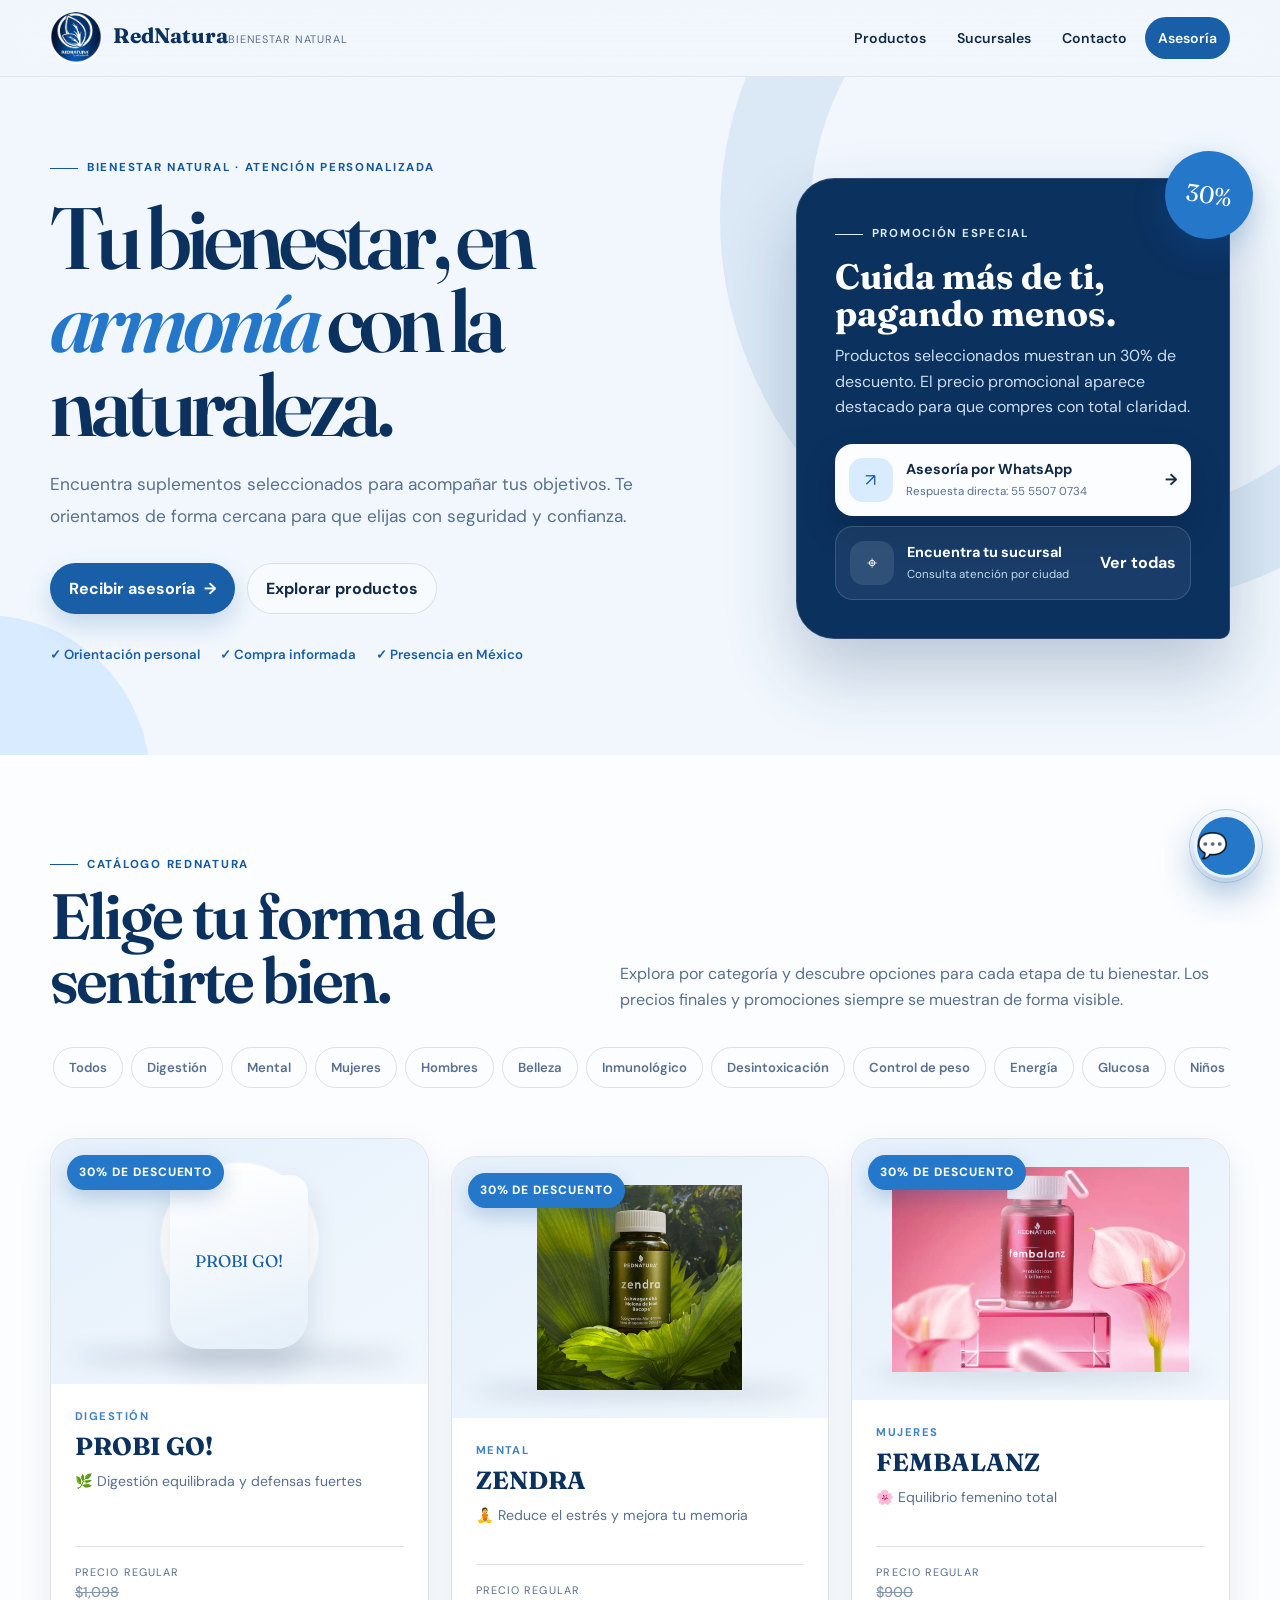
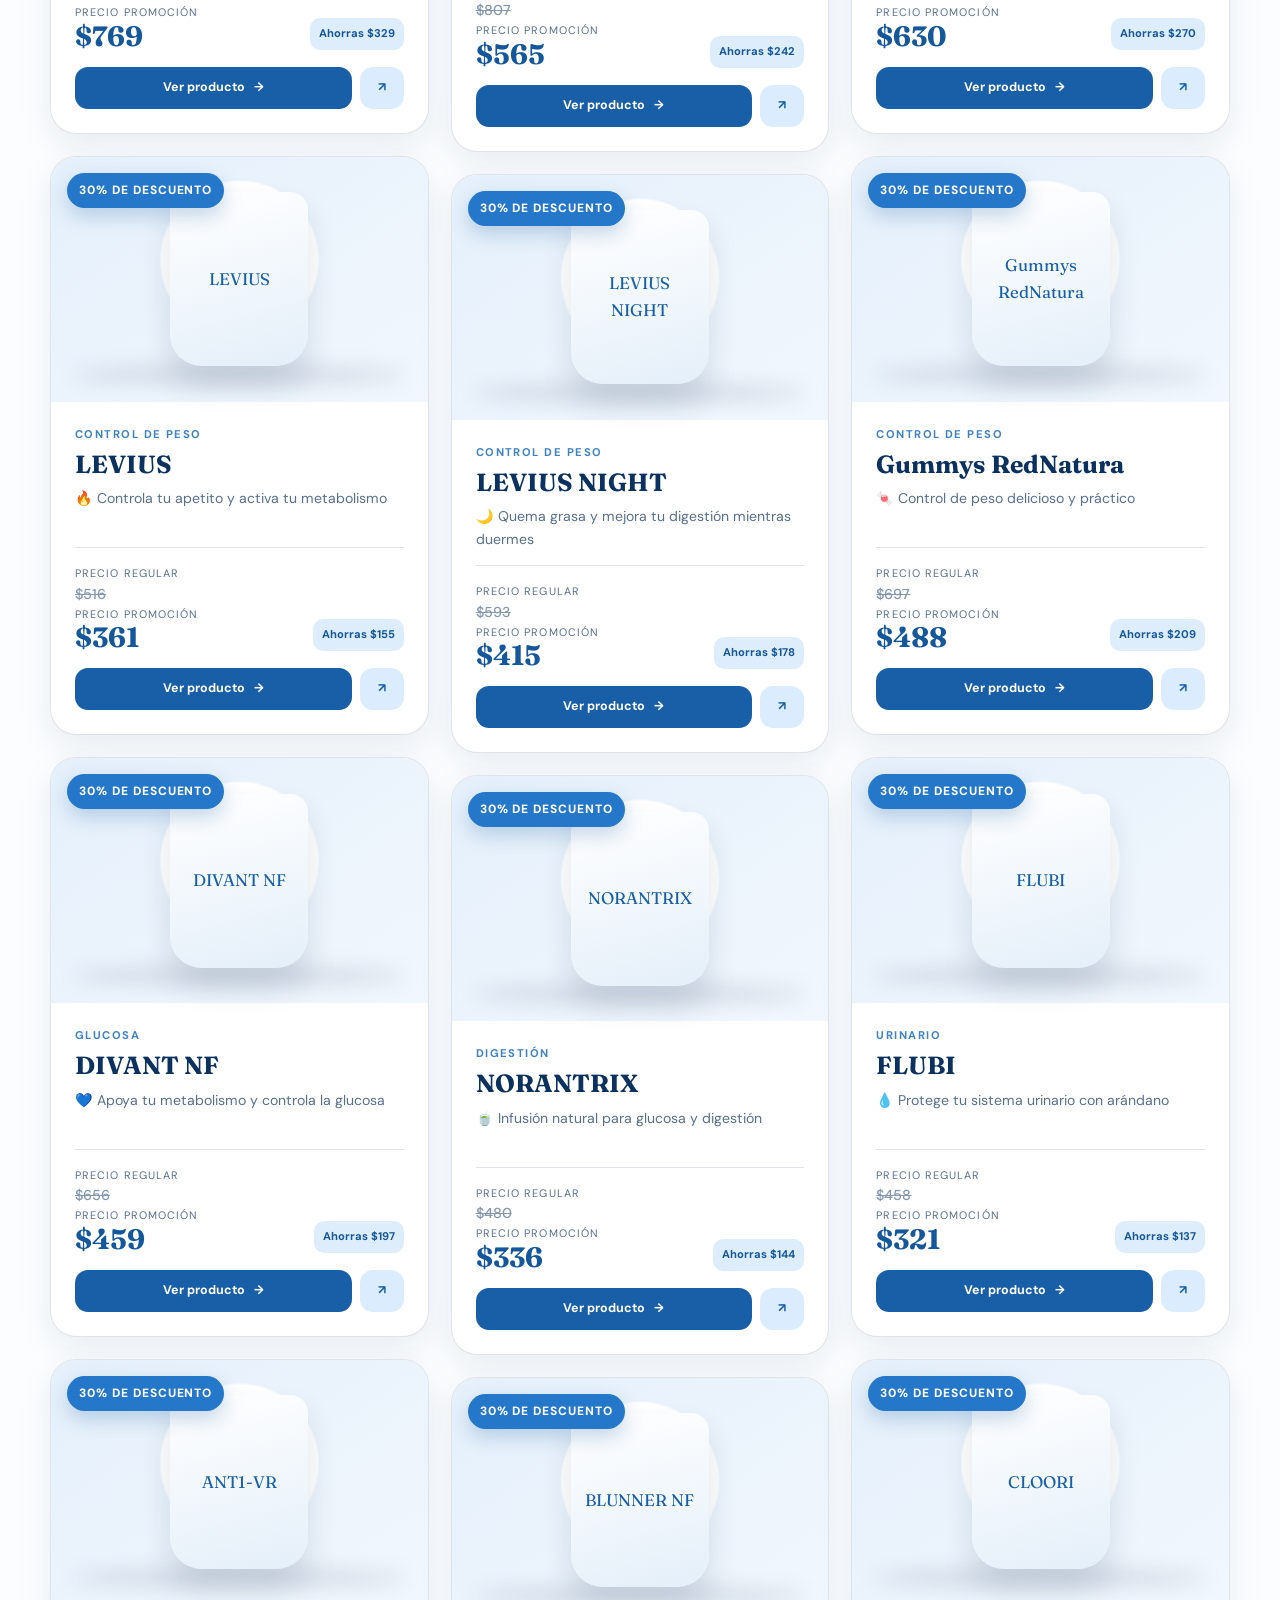
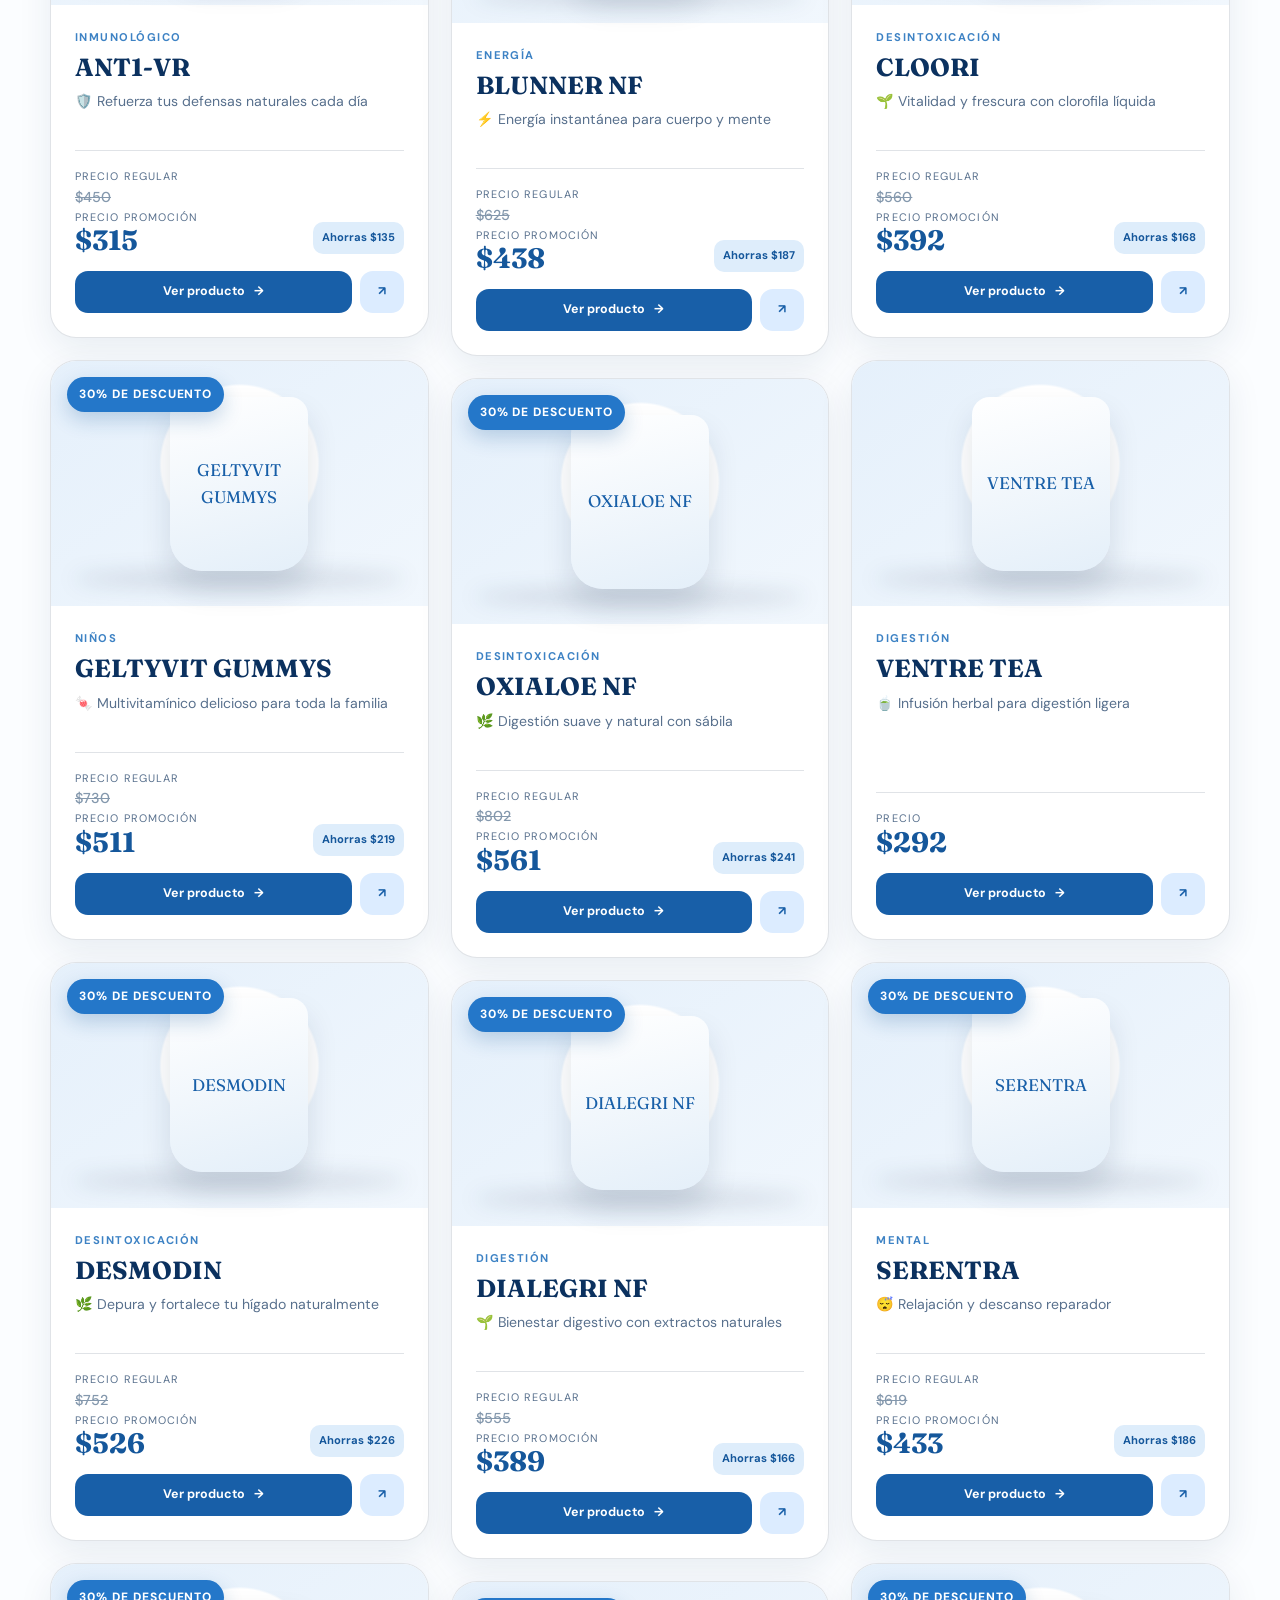
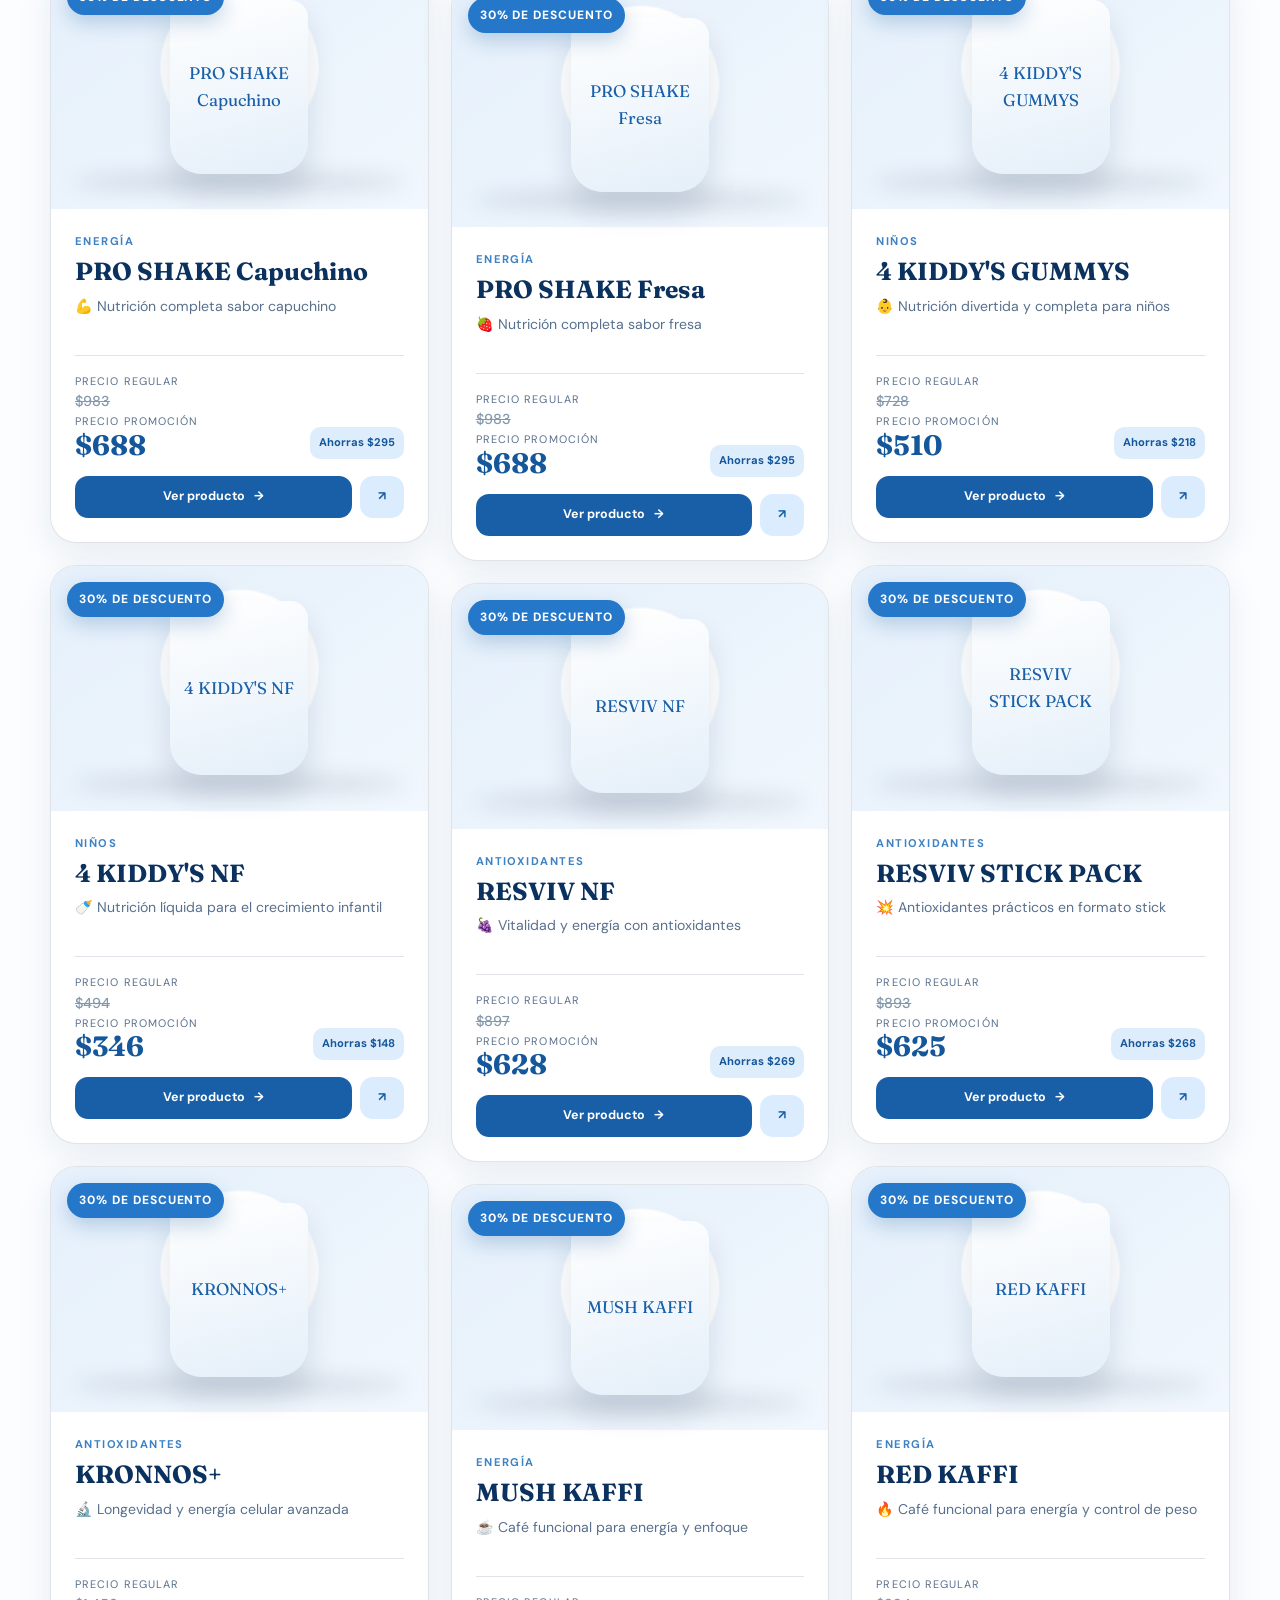
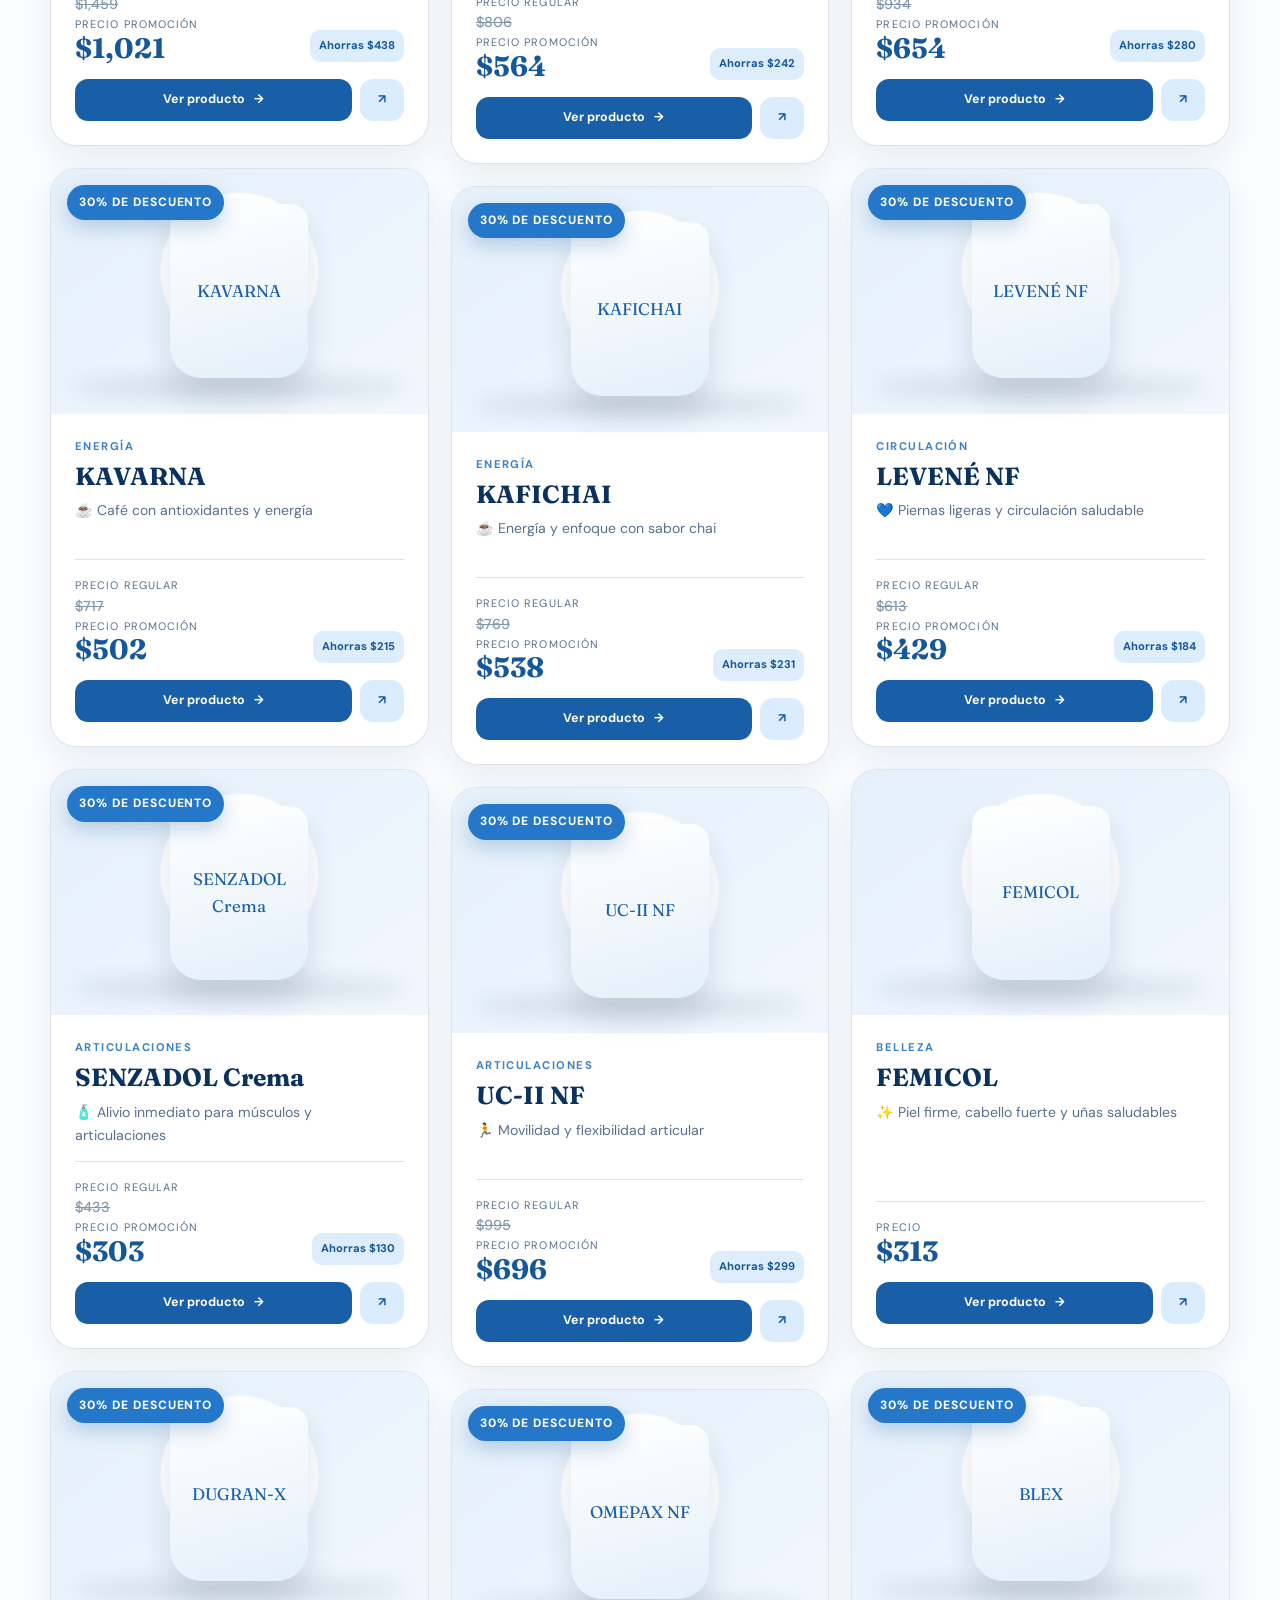
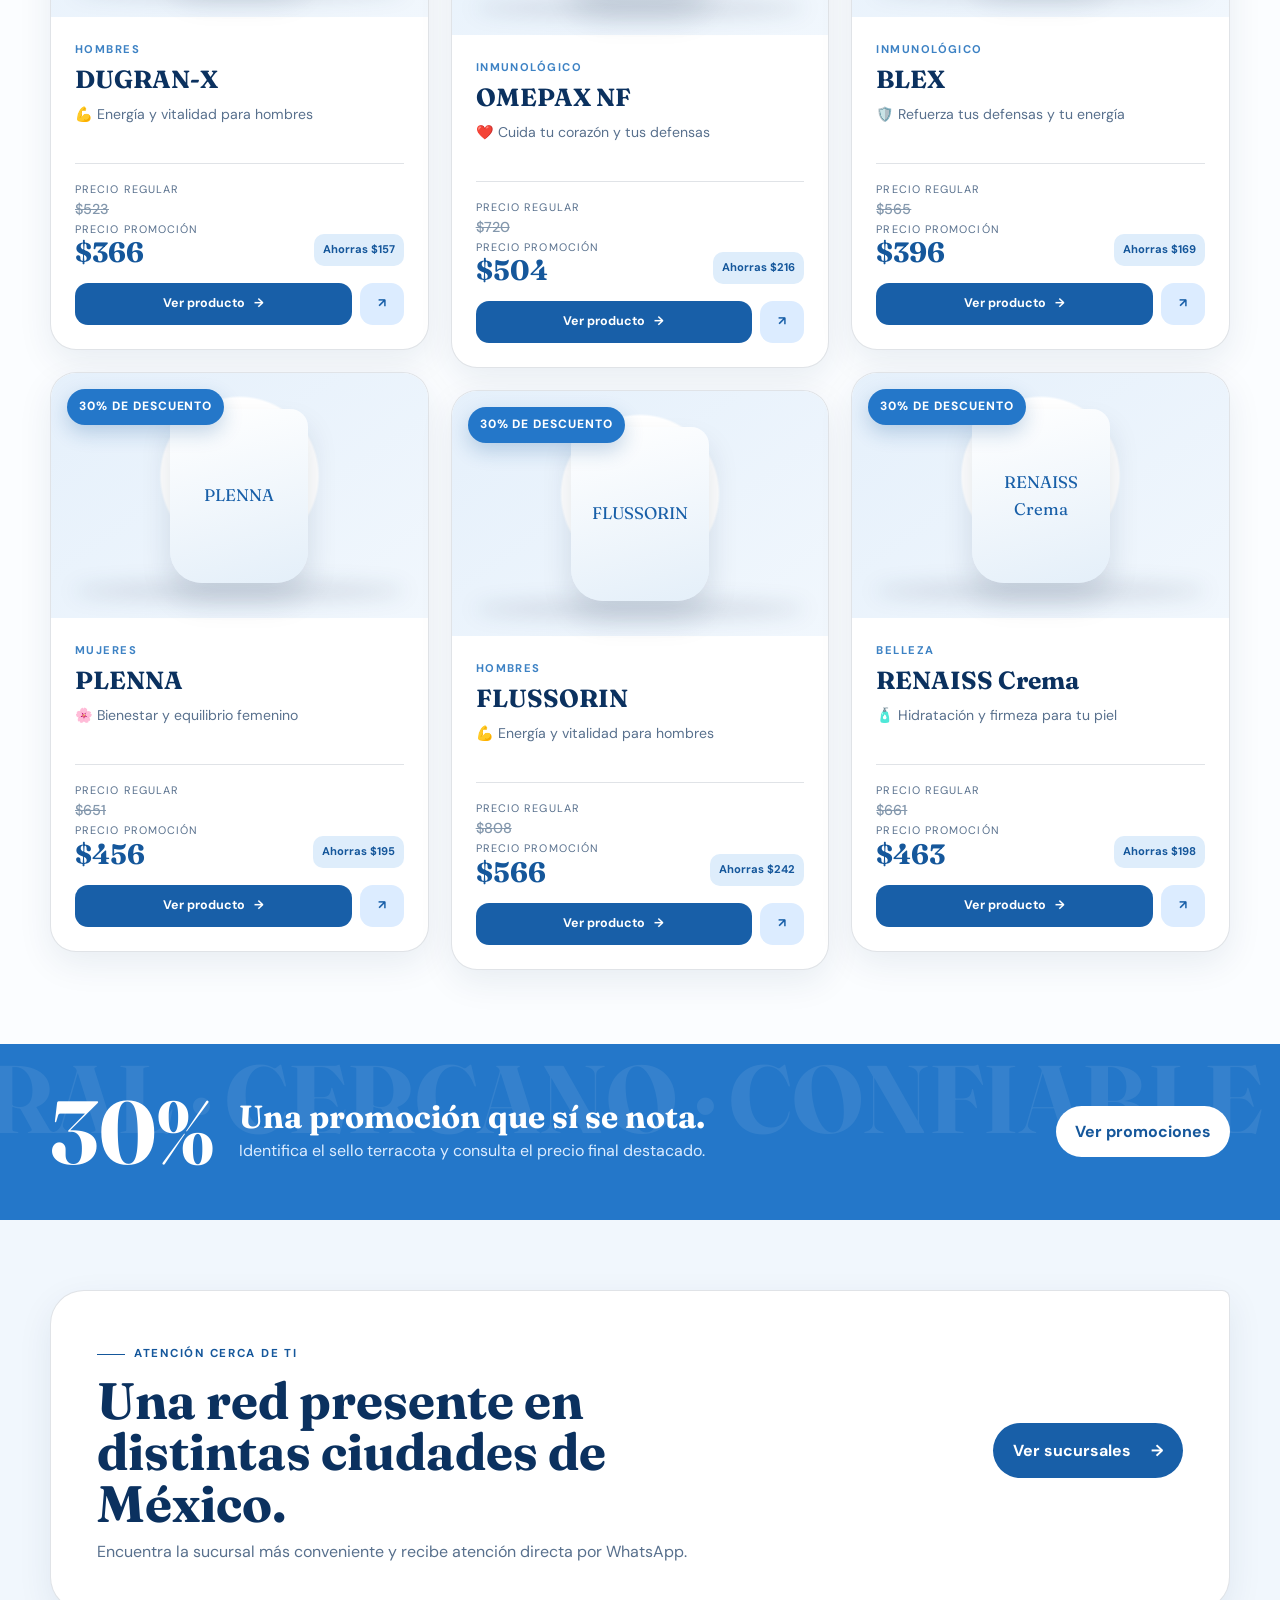
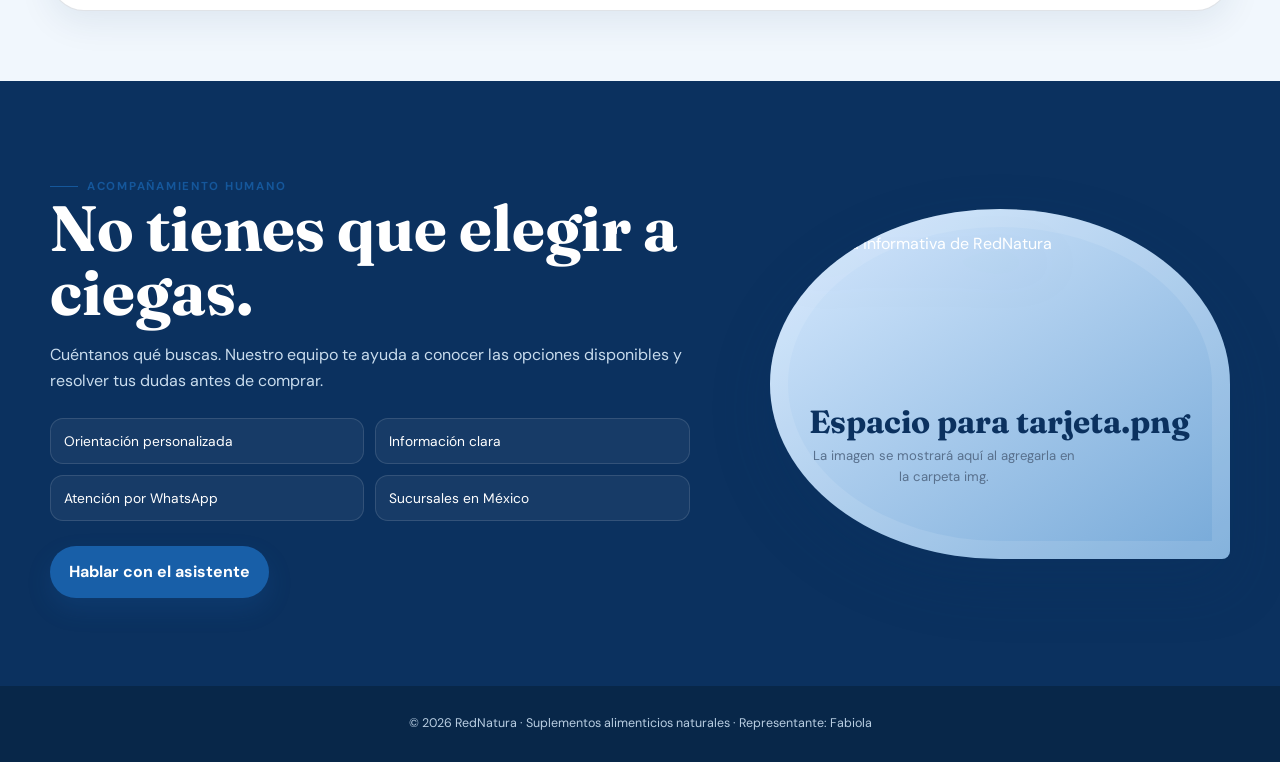
==== commit 0f561f35: "Set up a form to work correctly using FormSubmit service (6a56ed2fbb4e152415f557ad)" ====
--- a/index.html
+++ b/index.html
@@ -119,8 +119,8 @@
     <div id="chat-messages" class="chat-messages"></div>
     <div class="chat-input-area"><input id="chat-input" type="text" placeholder="Escribe tu pregunta..." onkeypress="handleChatInput(event)"><button onclick="sendMessage()">Enviar</button></div>
   </div>
-  <button class="chat-toggle" onclick="toggleChat()" aria-label="Abrir chat">✦</button>
+  <button class="chat-toggle" onclick="toggleChat()" aria-label="Abrir chat"><span aria-hidden="true">💬</span><span class="chat-toggle-label">¿Necesitas ayuda?</span></button>
 
-  <script src="js/productos.js"></script><script src="js/sucursales.js"></script><script src="js/app.js"></script><script src="js/chatbot.js"></script>
+  <script src="js/productos.js"></script><script src="js/sucursales.js"></script><script src="js/app.js"></script><script src="js/chatbot.js"></script><script src="js/navigation.js"></script>
 </body>
 </html>
--- a/css/styles.css
+++ b/css/styles.css
@@ -24,3 +24,10 @@
 /* Marco final para tarjeta promocional */
 .tarjeta-frame{display:grid;place-items:center;overflow:hidden;padding:22px;background:linear-gradient(145deg,#d9ebff,#76a9d8);box-shadow:inset 0 0 0 18px rgba(255,255,255,.1),0 24px 60px rgba(7,49,95,.22)}
 .tarjeta-frame::before{display:none}.tarjeta-frame img{display:block;width:100%;height:100%;max-height:430px;object-fit:contain;border-radius:22px;filter:drop-shadow(0 18px 25px rgba(11,49,95,.2))}.tarjeta-frame figcaption{display:none;text-align:center;color:var(--forest-deep)}.tarjeta-frame.tarjeta-pendiente figcaption{display:grid;gap:7px}.tarjeta-frame figcaption strong{font-family:var(--display);font-size:2rem;line-height:1}.tarjeta-frame figcaption span{max-width:270px;color:var(--ink-soft);font-size:.82rem}
+
+/* Navegación persistente, formulario y acceso al asistente */
+.navbar{transition:padding .25s ease,background .25s ease,box-shadow .25s ease}.navbar.is-scrolled{padding:7px 0;background:rgba(251,253,255,.96);box-shadow:0 10px 30px rgba(11,49,95,.1)}.navbar .logo-img{transition:width .25s ease,height .25s ease}.navbar.is-scrolled .logo-img{width:44px;height:44px}
+.btn-send{min-width:170px}.btn-send:disabled{cursor:wait;opacity:.78;transform:none}.btn-send.is-sending::before{content:"";width:15px;height:15px;border:2px solid rgba(255,255,255,.45);border-top-color:var(--white);border-radius:50%;animation:send-spin .7s linear infinite}.form-honeypot{position:absolute!important;left:-10000px!important;width:1px!important;height:1px!important;opacity:0!important;pointer-events:none!important}.flash.success{display:flex;flex-direction:column;gap:2px;padding:15px 17px}.flash.success span{color:var(--ink-soft);font-size:.88rem;font-weight:500}
+.chat-toggle{width:64px;height:64px;border:3px solid rgba(255,255,255,.9);box-shadow:0 16px 34px rgba(21,87,155,.38);font-size:1.55rem;transition:transform .2s ease,box-shadow .2s ease}.chat-toggle:hover,.chat-toggle:focus-visible{transform:translateY(-3px) scale(1.04);box-shadow:0 20px 42px rgba(21,87,155,.46)}.chat-toggle::after{content:"";position:absolute;inset:-8px;border:1px solid rgba(36,119,201,.28);border-radius:50%;animation:chat-pulse 2.4s ease-out infinite;pointer-events:none}.chat-toggle-label{position:absolute;right:76px;width:max-content;padding:8px 11px;border-radius:10px;background:var(--forest-deep);color:var(--white);box-shadow:var(--shadow-soft);font-size:.72rem;font-weight:700;letter-spacing:.01em;opacity:0;transform:translateX(8px);pointer-events:none;transition:opacity .2s ease,transform .2s ease}.chat-toggle:hover .chat-toggle-label,.chat-toggle:focus-visible .chat-toggle-label{opacity:1;transform:translateX(0)}
+@keyframes send-spin{to{transform:rotate(360deg)}}@keyframes chat-pulse{0%{opacity:.7;transform:scale(.9)}75%,100%{opacity:0;transform:scale(1.25)}}
+@media(max-width:700px){.navbar{position:sticky;padding:9px 0}.navbar .container{gap:7px}.navbar.is-scrolled .brand-note{display:none}.nav-links{scrollbar-width:none}.nav-links::-webkit-scrollbar{display:none}.chat-toggle{width:60px;height:60px}.chat-toggle-label{display:none}}
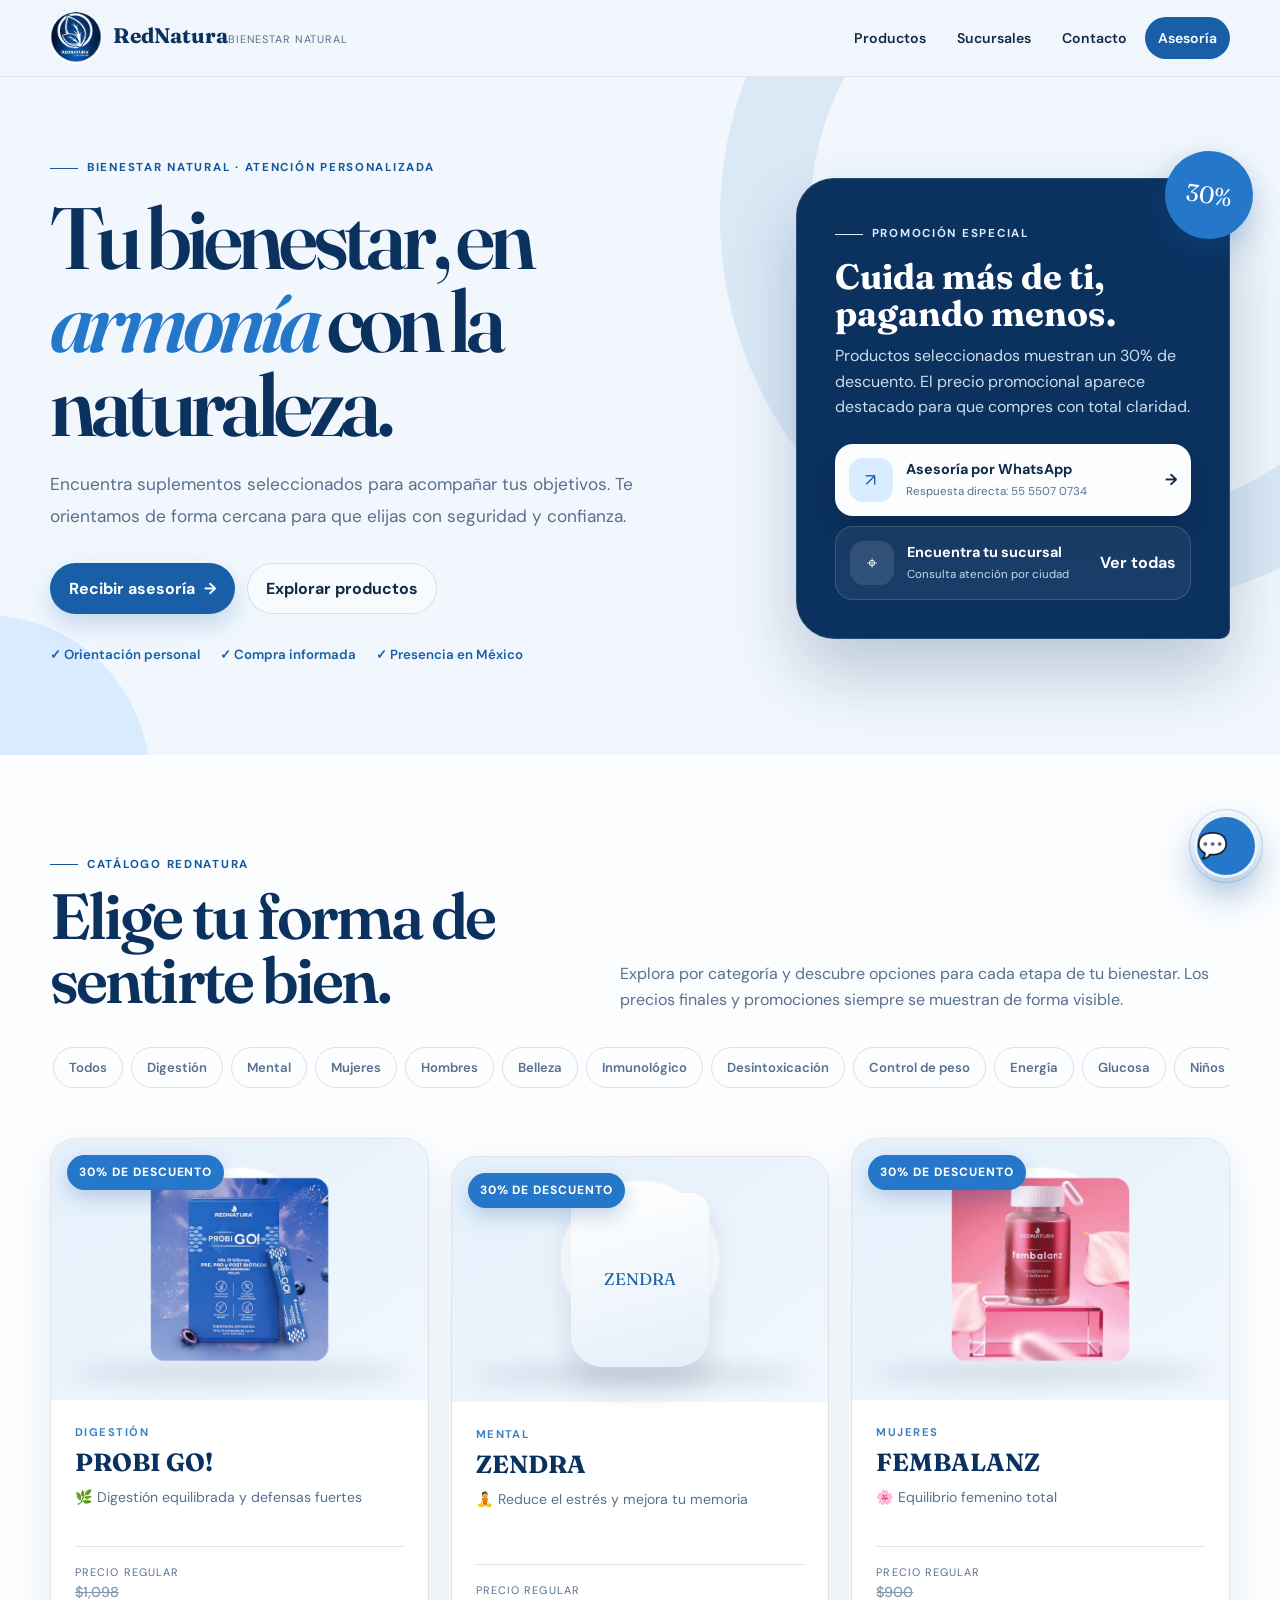
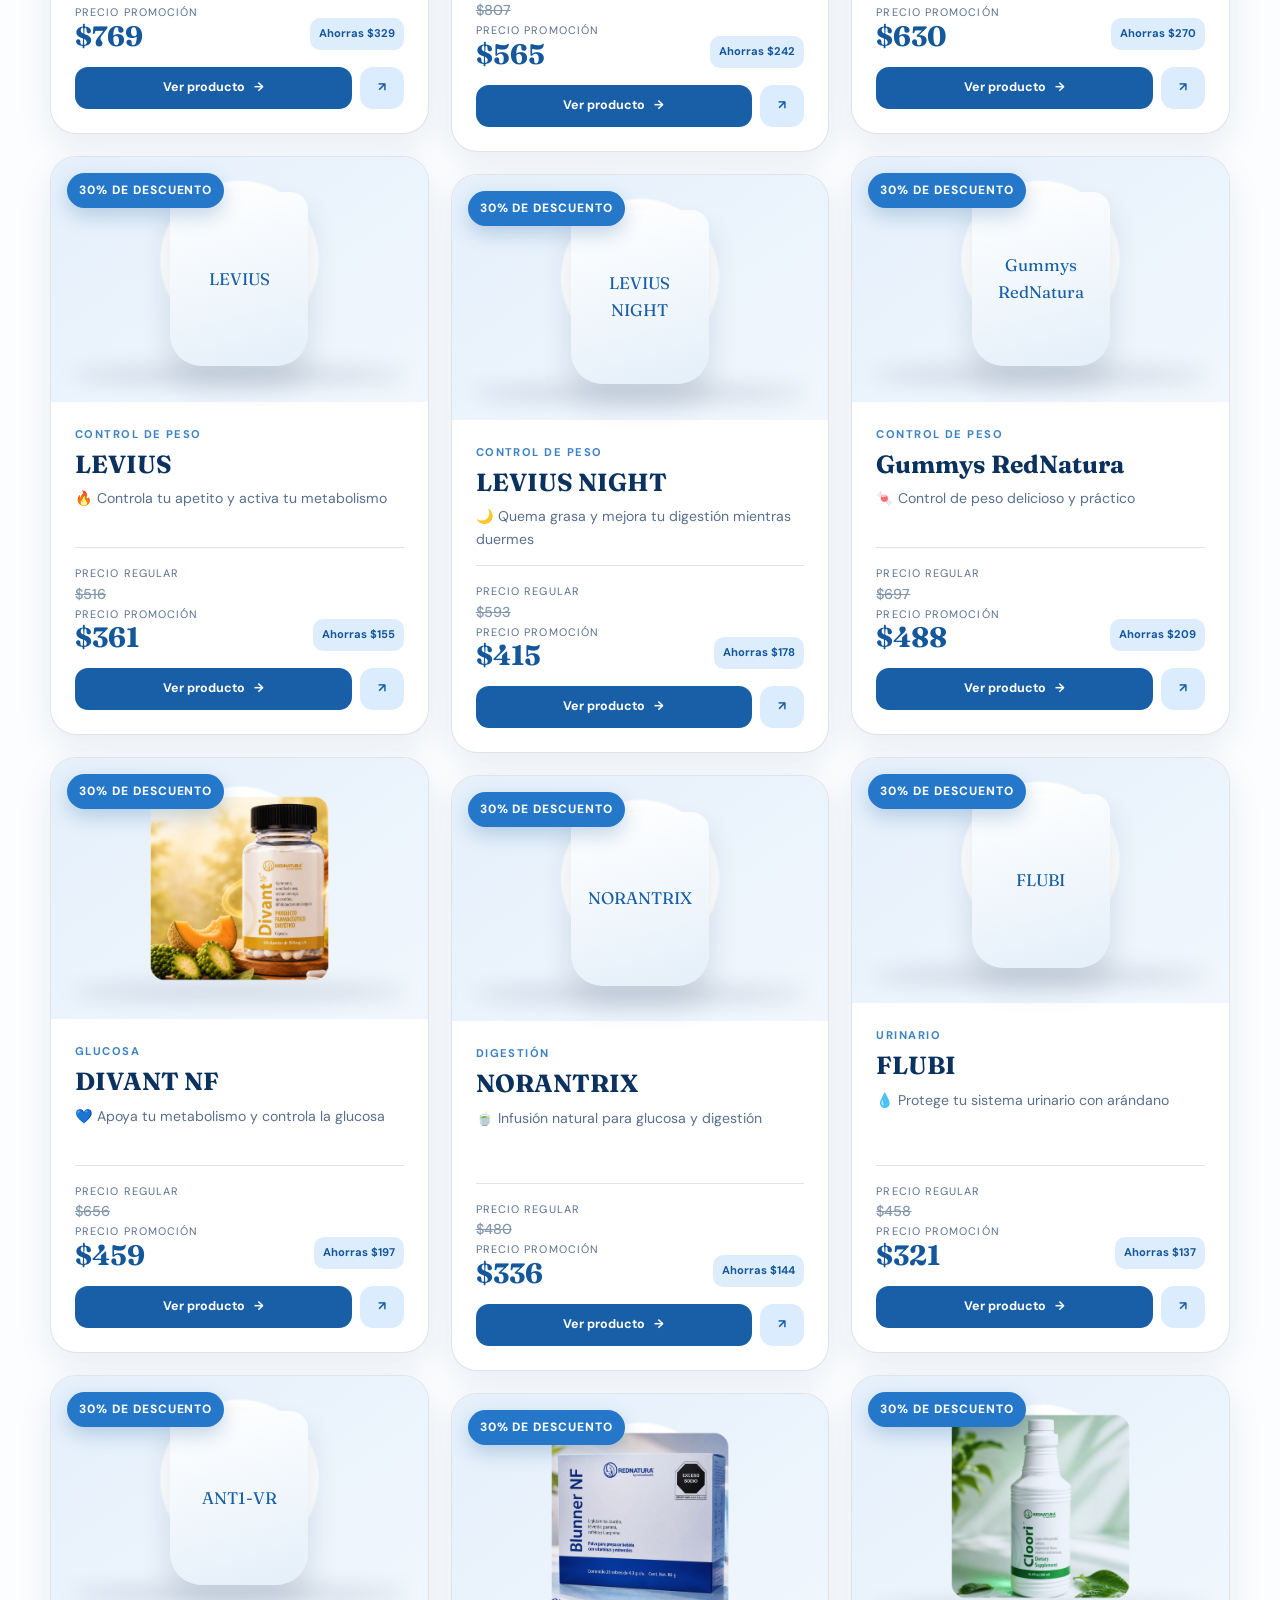
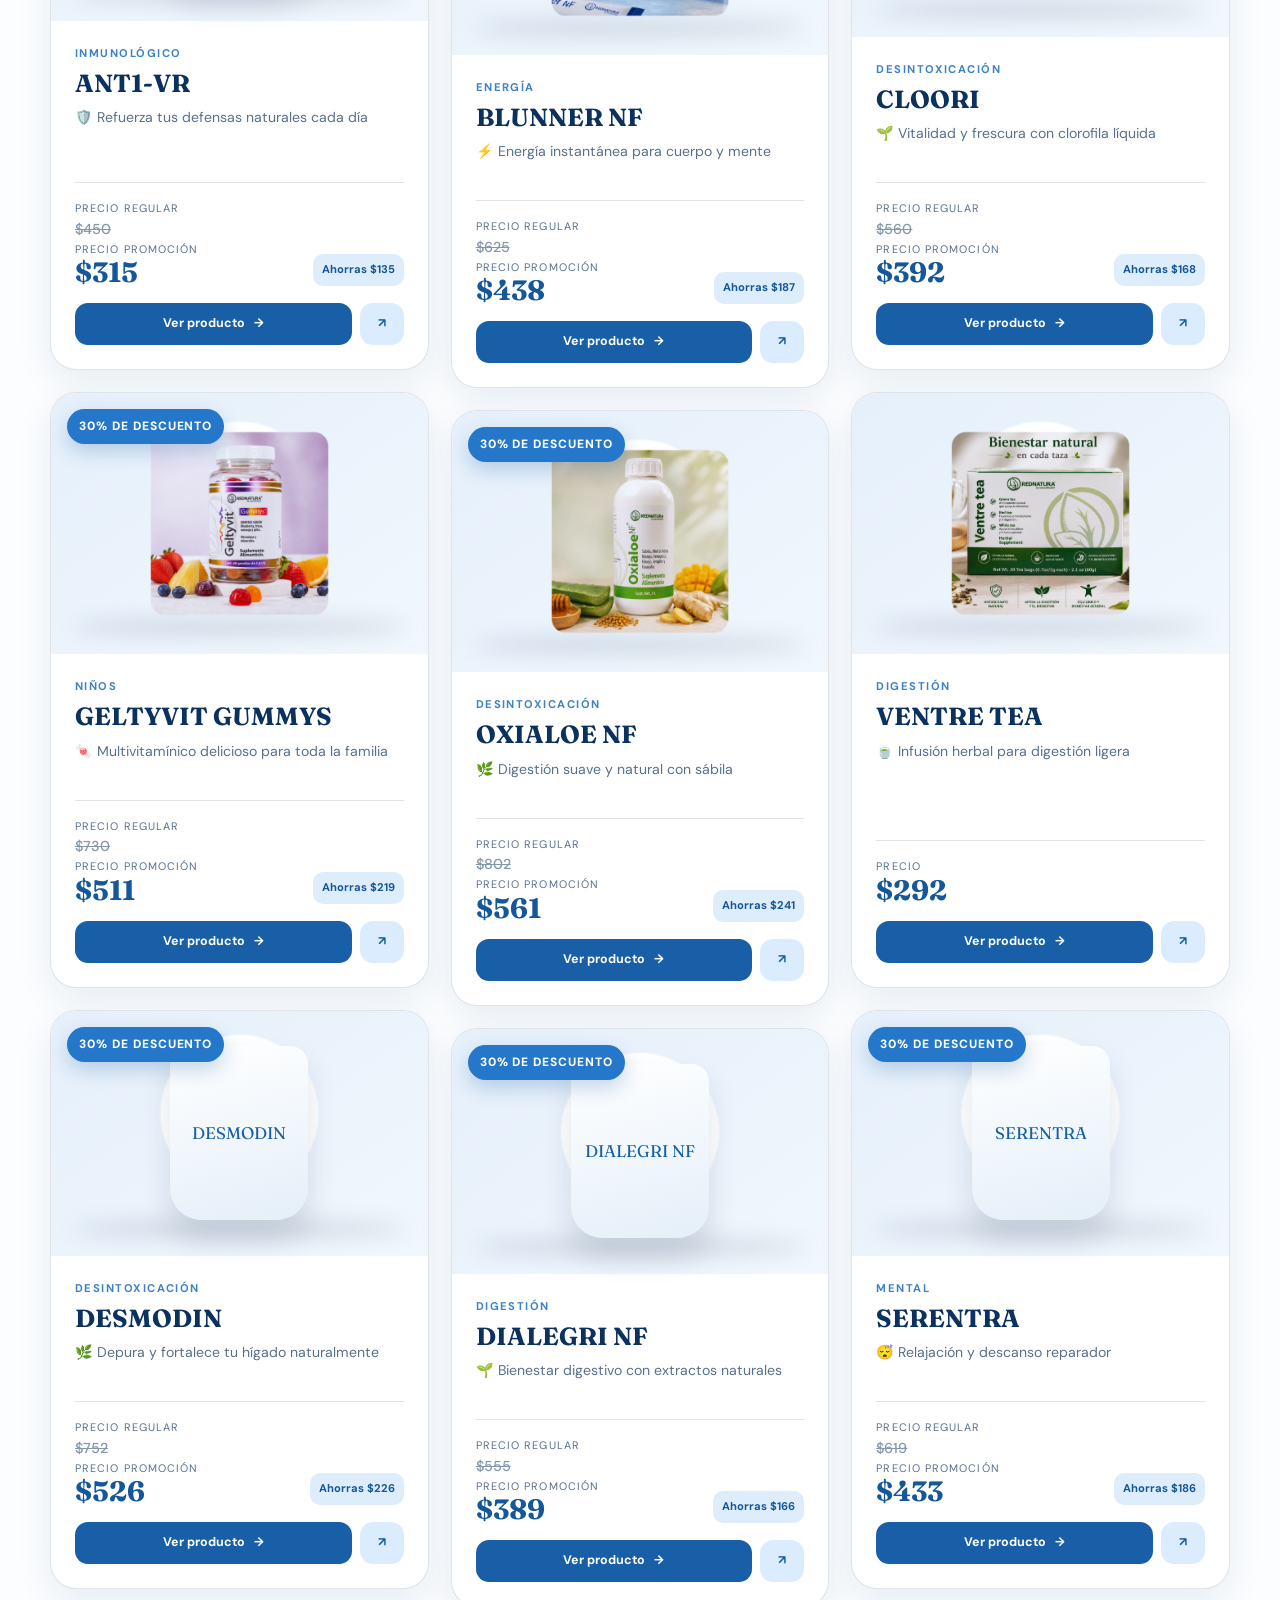
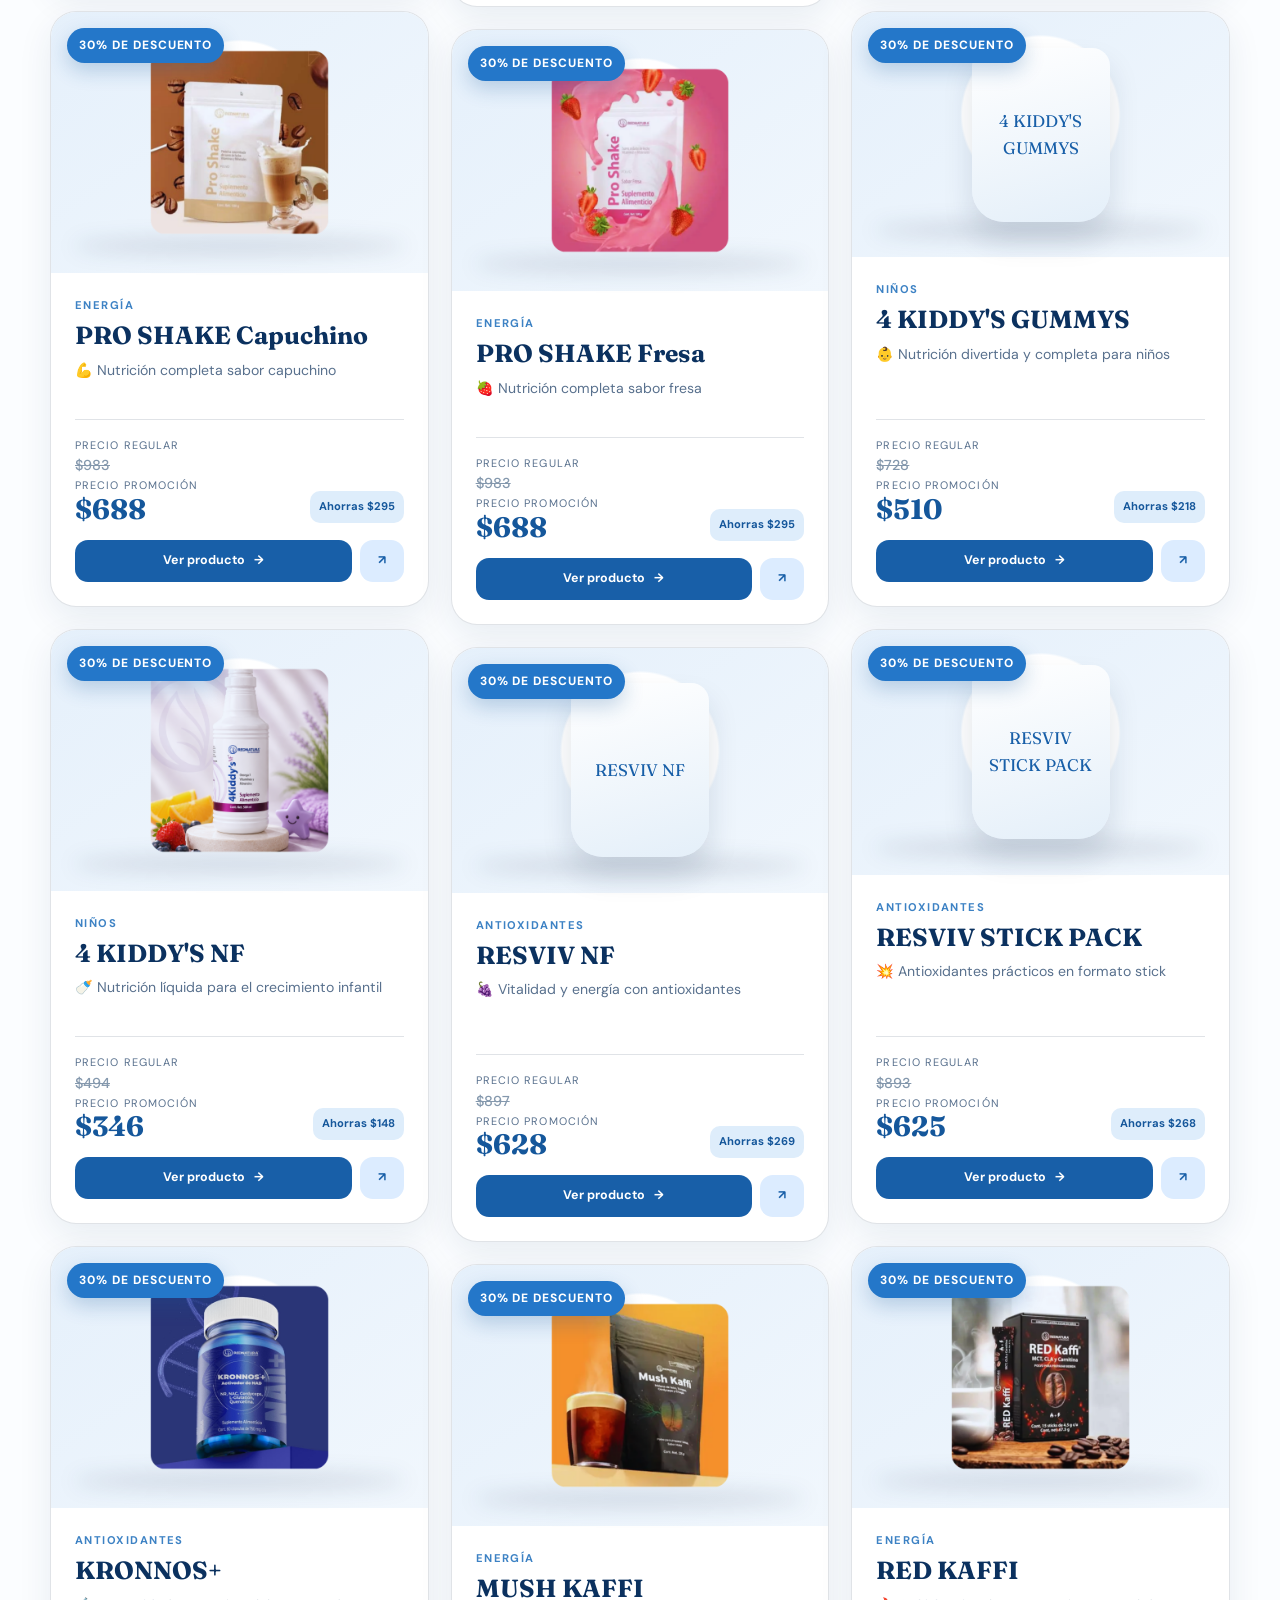
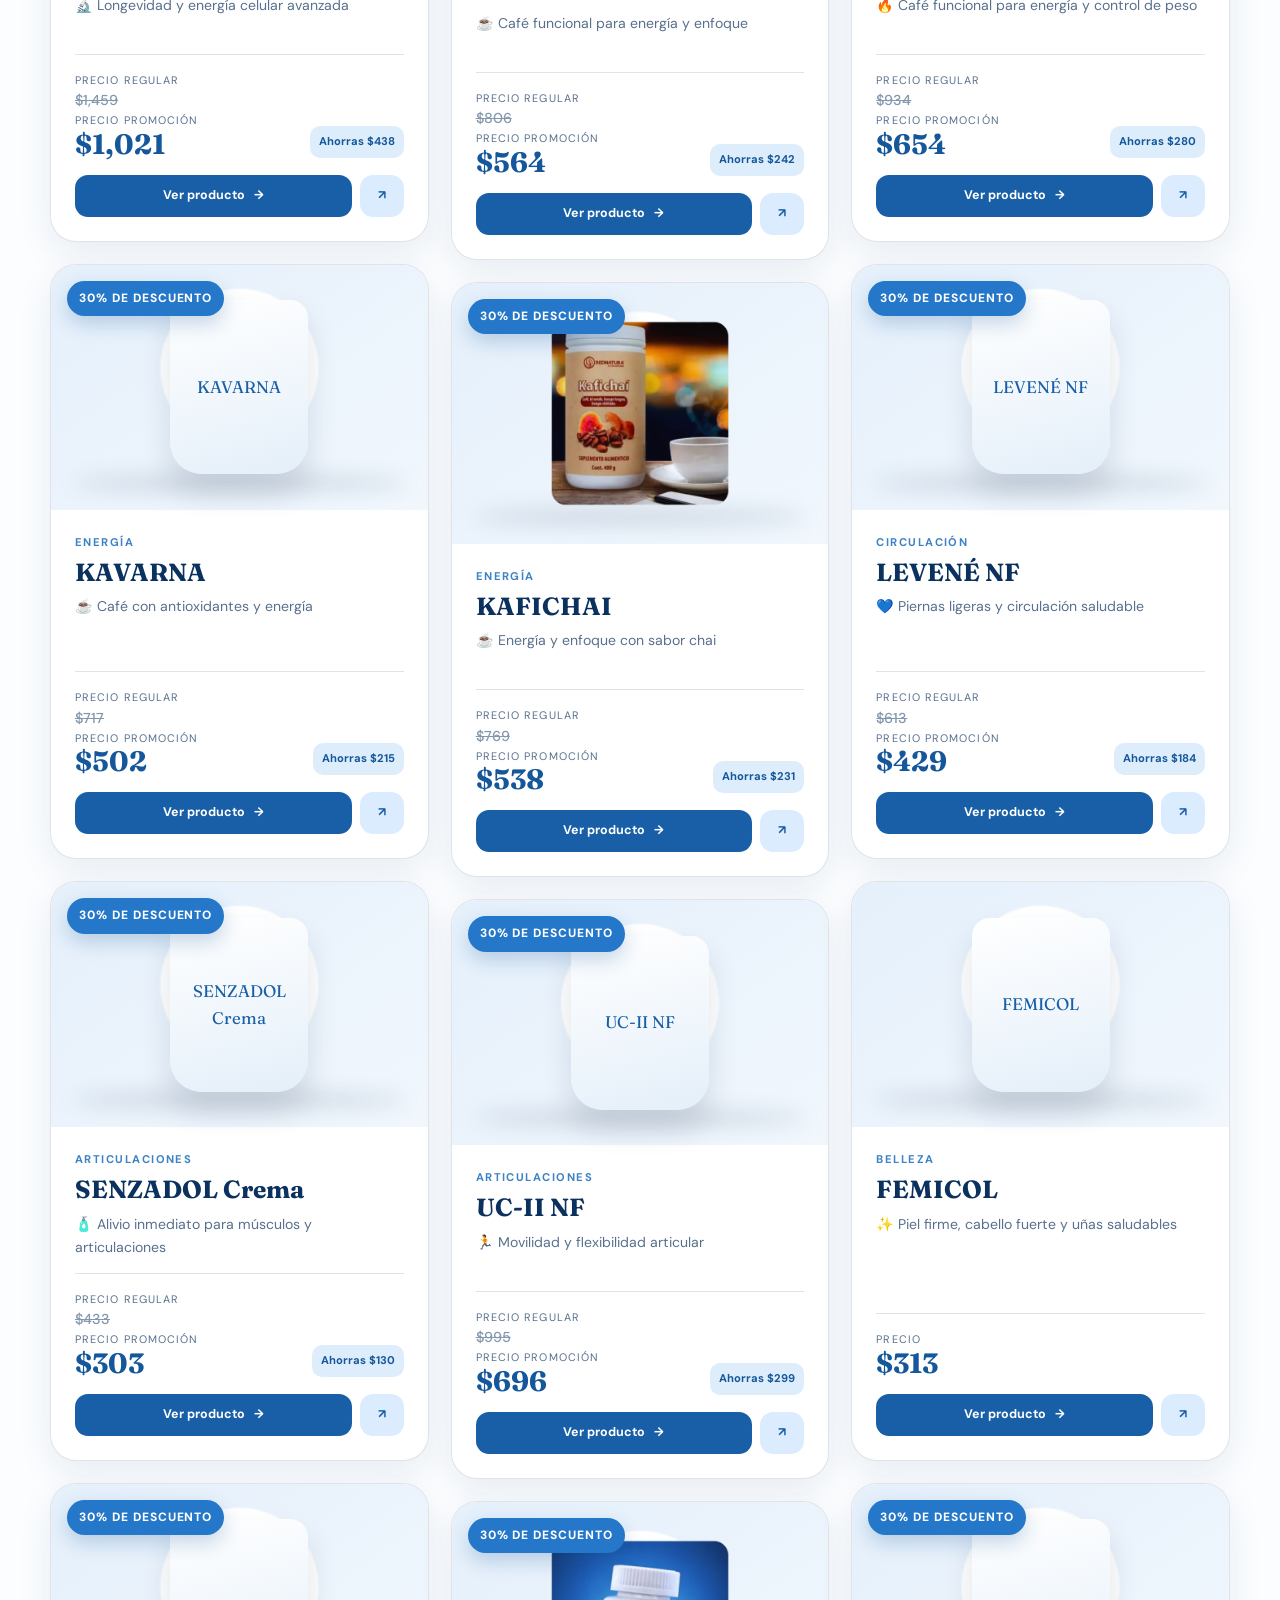
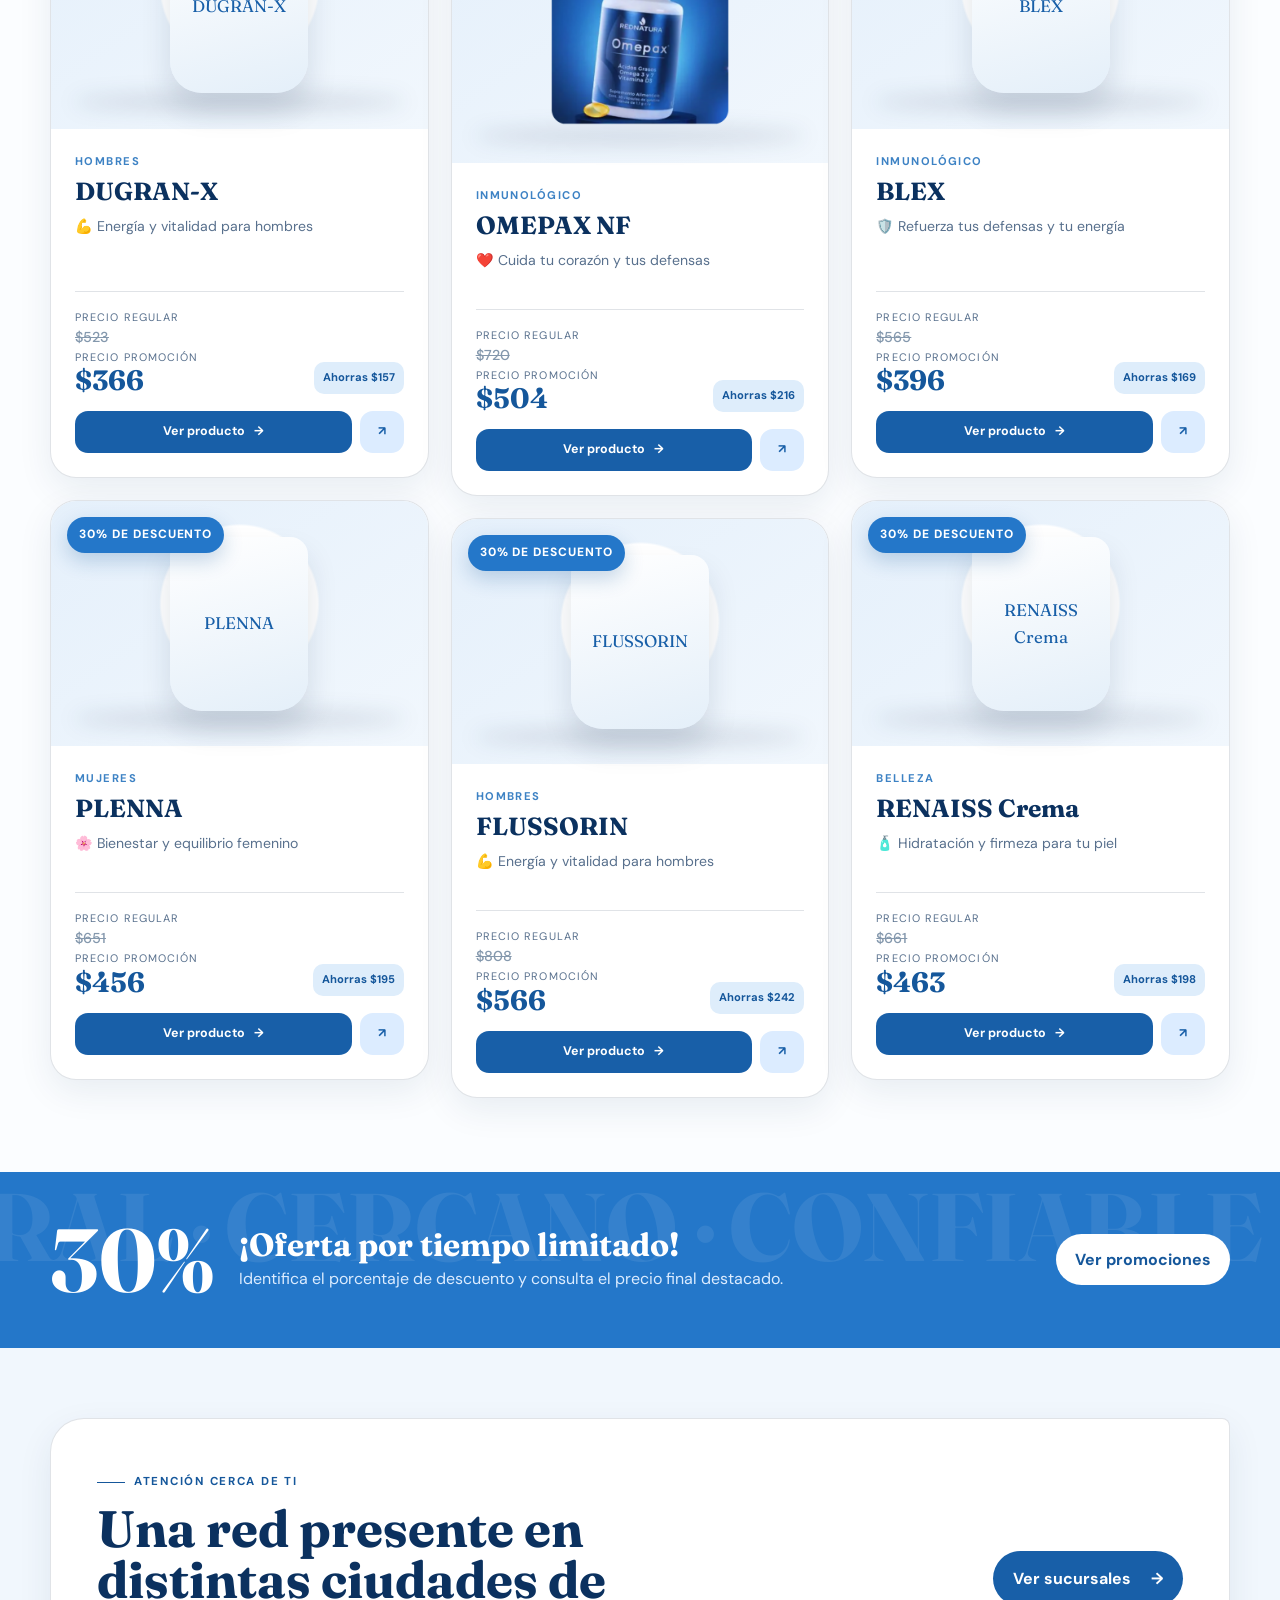
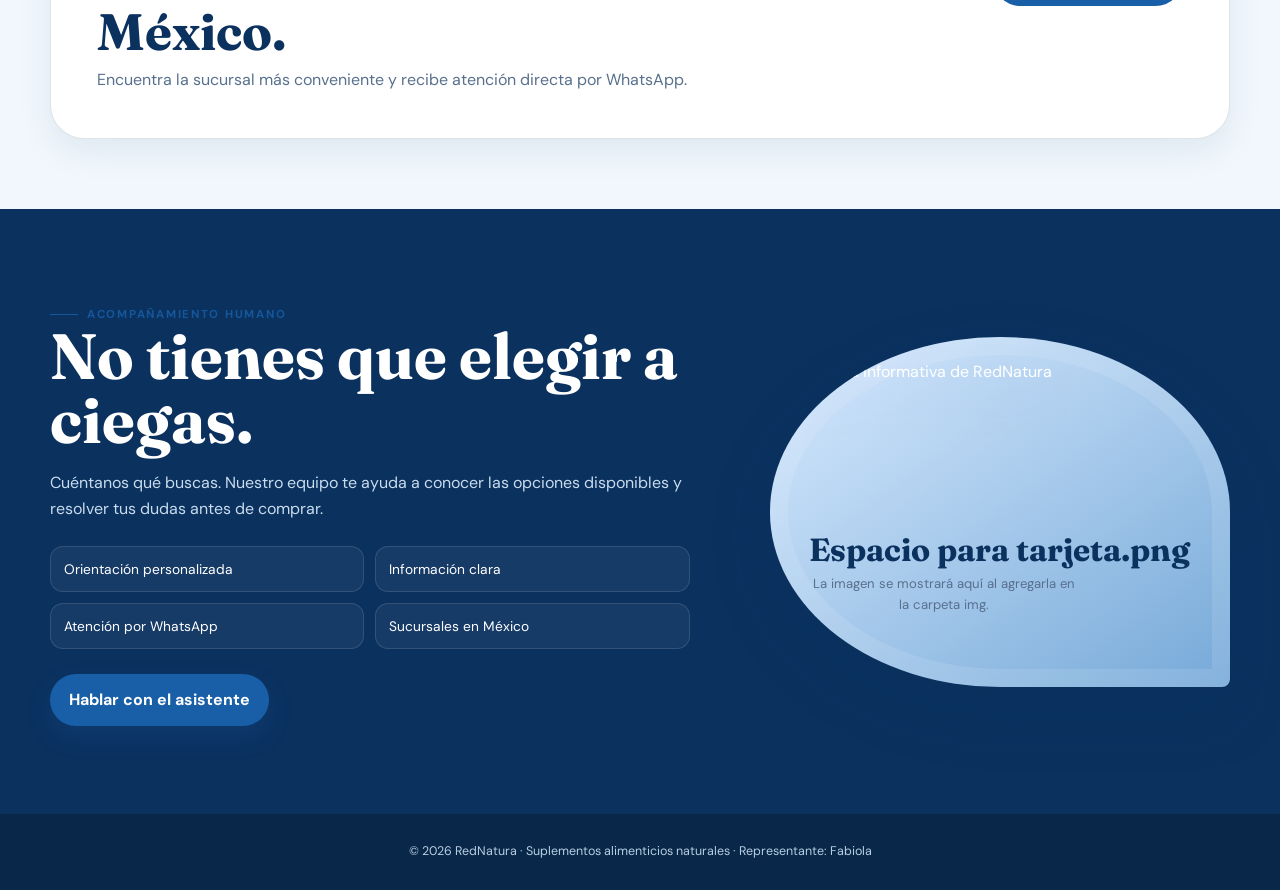
==== commit 92cf39e4: "Update index.html" ====
--- a/index.html
+++ b/index.html
@@ -83,7 +83,7 @@
     <section class="promo-strip" aria-label="Promoción de productos seleccionados">
       <div class="container promo-strip__inner">
         <strong class="promo-number">30%</strong>
-        <div><h2>Una promoción que sí se nota.</h2><p>Identifica el sello terracota y consulta el precio final destacado.</p></div>
+        <div><h2>¡Oferta por tiempo limitado!</h2><p>Identifica el porcentaje de descuento y consulta el precio final destacado.</p></div>
         <a class="cta-btn" href="#productos">Ver promociones</a>
       </div>
     </section>
--- a/css/styles.css
+++ b/css/styles.css
@@ -27,7 +27,7 @@
 
 /* Navegación persistente, formulario y acceso al asistente */
 .navbar{transition:padding .25s ease,background .25s ease,box-shadow .25s ease}.navbar.is-scrolled{padding:7px 0;background:rgba(251,253,255,.96);box-shadow:0 10px 30px rgba(11,49,95,.1)}.navbar .logo-img{transition:width .25s ease,height .25s ease}.navbar.is-scrolled .logo-img{width:44px;height:44px}
-.btn-send{min-width:170px}.btn-send:disabled{cursor:wait;opacity:.78;transform:none}.btn-send.is-sending::before{content:"";width:15px;height:15px;border:2px solid rgba(255,255,255,.45);border-top-color:var(--white);border-radius:50%;animation:send-spin .7s linear infinite}.form-honeypot{position:absolute!important;left:-10000px!important;width:1px!important;height:1px!important;opacity:0!important;pointer-events:none!important}.flash.success{display:flex;flex-direction:column;gap:2px;padding:15px 17px}.flash.success span{color:var(--ink-soft);font-size:.88rem;font-weight:500}
+.btn-send{min-width:170px}.btn-send:disabled{cursor:wait;opacity:.78;transform:none}.btn-send.is-sending::before{content:"";width:15px;height:15px;border:2px solid rgba(255,255,255,.45);border-top-color:var(--white);border-radius:50%;animation:send-spin .7s linear infinite}.form-honeypot{position:absolute!important;left:-10000px!important;width:1px!important;height:1px!important;opacity:0!important;pointer-events:none!important}.flash{display:flex;flex-direction:column;align-items:flex-start;gap:4px;padding:15px 17px;border:1px solid transparent;border-radius:14px}.flash.success{border-color:rgba(48,133,88,.22);background:#eefaf3;color:#16683c}.flash.error{border-color:rgba(184,65,65,.22);background:#fff3f1;color:#9b2f2f}.flash span{color:var(--ink-soft);font-size:.88rem;font-weight:500}.flash-whatsapp{display:inline-flex;margin-top:6px;padding:8px 12px;border-radius:999px;background:#1f9d61;color:var(--white);font-size:.82rem;font-weight:800;text-decoration:none;transition:transform .2s ease,background .2s ease}.flash-whatsapp:hover,.flash-whatsapp:focus-visible{background:#177a4b;transform:translateY(-1px)}
 .chat-toggle{width:64px;height:64px;border:3px solid rgba(255,255,255,.9);box-shadow:0 16px 34px rgba(21,87,155,.38);font-size:1.55rem;transition:transform .2s ease,box-shadow .2s ease}.chat-toggle:hover,.chat-toggle:focus-visible{transform:translateY(-3px) scale(1.04);box-shadow:0 20px 42px rgba(21,87,155,.46)}.chat-toggle::after{content:"";position:absolute;inset:-8px;border:1px solid rgba(36,119,201,.28);border-radius:50%;animation:chat-pulse 2.4s ease-out infinite;pointer-events:none}.chat-toggle-label{position:absolute;right:76px;width:max-content;padding:8px 11px;border-radius:10px;background:var(--forest-deep);color:var(--white);box-shadow:var(--shadow-soft);font-size:.72rem;font-weight:700;letter-spacing:.01em;opacity:0;transform:translateX(8px);pointer-events:none;transition:opacity .2s ease,transform .2s ease}.chat-toggle:hover .chat-toggle-label,.chat-toggle:focus-visible .chat-toggle-label{opacity:1;transform:translateX(0)}
 @keyframes send-spin{to{transform:rotate(360deg)}}@keyframes chat-pulse{0%{opacity:.7;transform:scale(.9)}75%,100%{opacity:0;transform:scale(1.25)}}
 @media(max-width:700px){.navbar{position:sticky;padding:9px 0}.navbar .container{gap:7px}.navbar.is-scrolled .brand-note{display:none}.nav-links{scrollbar-width:none}.nav-links::-webkit-scrollbar{display:none}.chat-toggle{width:60px;height:60px}.chat-toggle-label{display:none}}
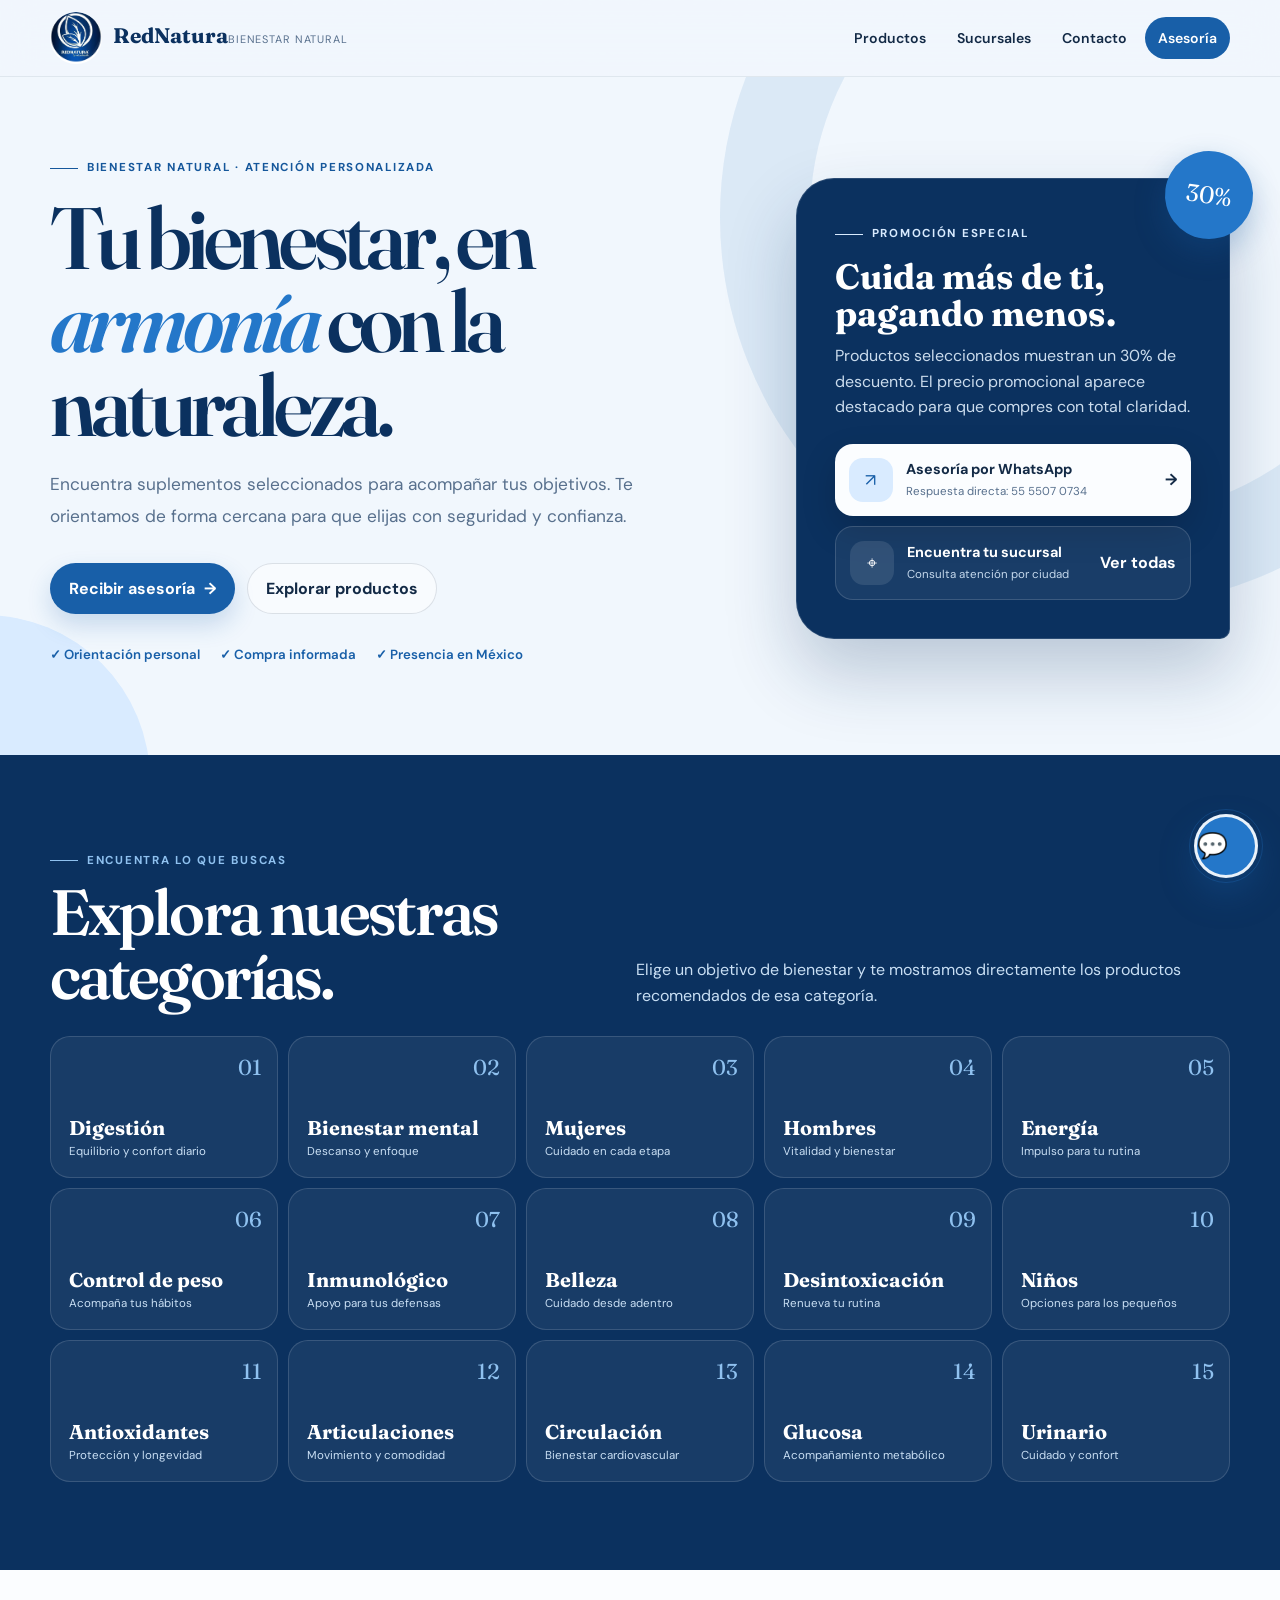
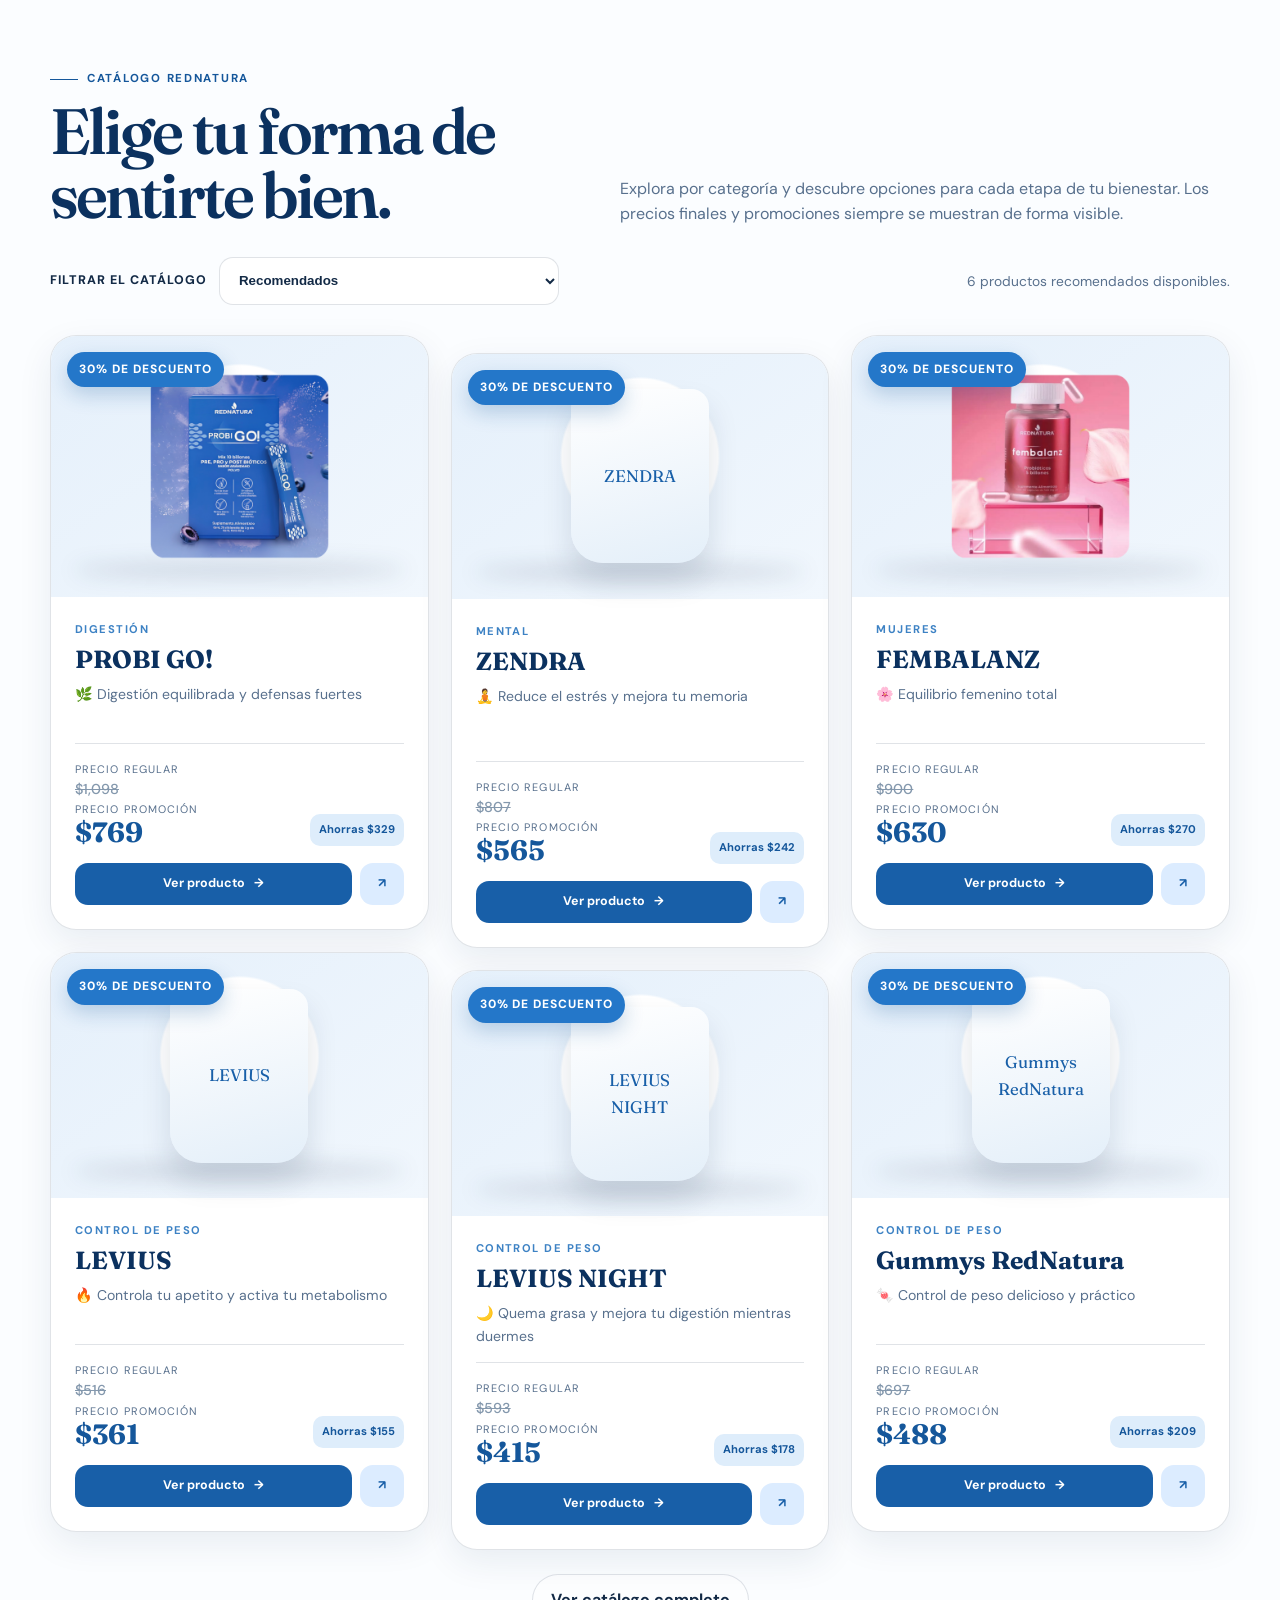
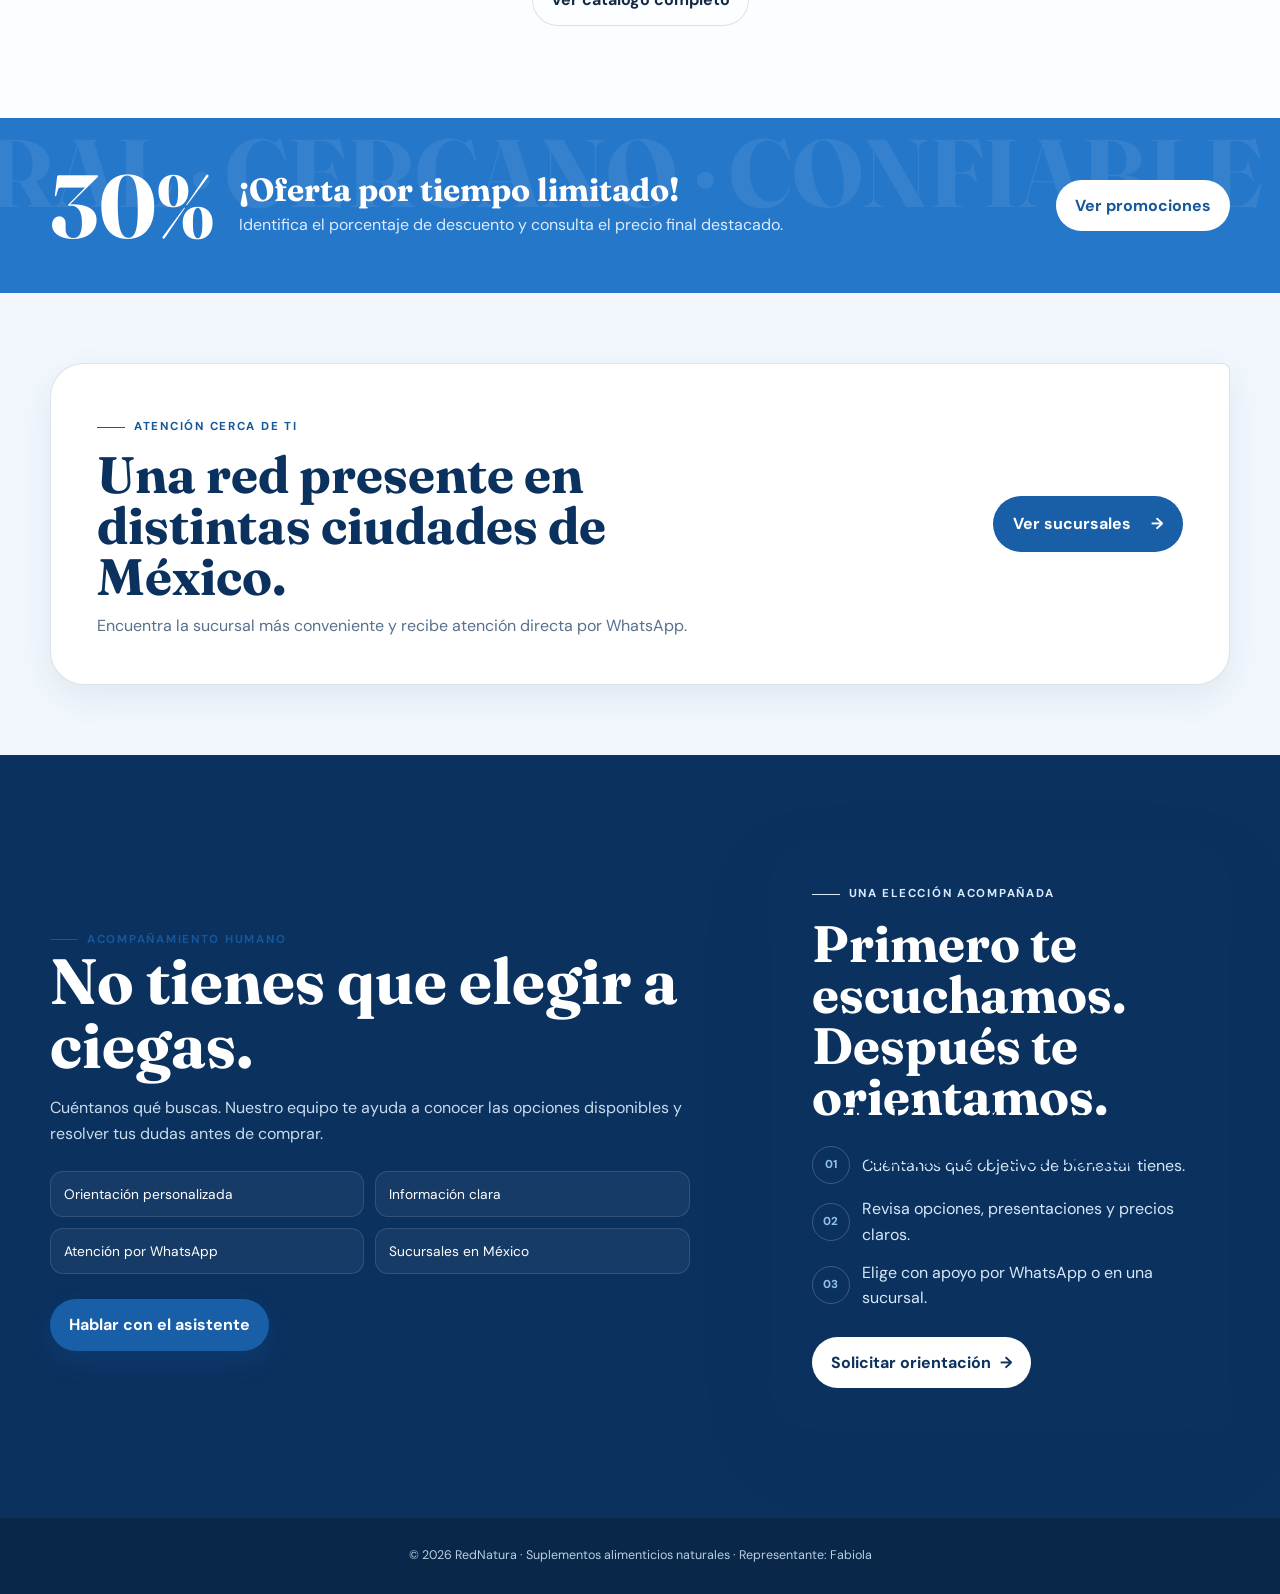
==== commit 1411bb3c: "Improve mobile view accessibility and layout for catalog and branches (6a59ae967ad42dfb37489fde)" ====
--- a/index.html
+++ b/index.html
@@ -52,31 +52,47 @@
       </div>
     </section>
 
+    <section class="category-explorer" aria-labelledby="categorias-title">
+      <div class="container">
+        <div class="section-heading">
+          <div><span class="section-kicker">Encuentra lo que buscas</span><h2 id="categorias-title">Explora nuestras categorías.</h2></div>
+          <p>Elige un objetivo de bienestar y te mostramos directamente los productos recomendados de esa categoría.</p>
+        </div>
+        <div class="category-grid" aria-label="Categorías de productos">
+          <button class="category-button" data-categoria="Digestión" aria-pressed="false" onclick="explorarCategoria('Digestión')"><span aria-hidden="true">01</span><strong>Digestión</strong><small>Equilibrio y confort diario</small></button>
+          <button class="category-button" data-categoria="Mental" aria-pressed="false" onclick="explorarCategoria('Mental')"><span aria-hidden="true">02</span><strong>Bienestar mental</strong><small>Descanso y enfoque</small></button>
+          <button class="category-button" data-categoria="Mujeres" aria-pressed="false" onclick="explorarCategoria('Mujeres')"><span aria-hidden="true">03</span><strong>Mujeres</strong><small>Cuidado en cada etapa</small></button>
+          <button class="category-button" data-categoria="Hombres" aria-pressed="false" onclick="explorarCategoria('Hombres')"><span aria-hidden="true">04</span><strong>Hombres</strong><small>Vitalidad y bienestar</small></button>
+          <button class="category-button" data-categoria="Energía" aria-pressed="false" onclick="explorarCategoria('Energía')"><span aria-hidden="true">05</span><strong>Energía</strong><small>Impulso para tu rutina</small></button>
+          <button class="category-button" data-categoria="Control de Peso" aria-pressed="false" onclick="explorarCategoria('Control de Peso')"><span aria-hidden="true">06</span><strong>Control de peso</strong><small>Acompaña tus hábitos</small></button>
+          <button class="category-button" data-categoria="Inmunológico" aria-pressed="false" onclick="explorarCategoria('Inmunológico')"><span aria-hidden="true">07</span><strong>Inmunológico</strong><small>Apoyo para tus defensas</small></button>
+          <button class="category-button" data-categoria="Belleza" aria-pressed="false" onclick="explorarCategoria('Belleza')"><span aria-hidden="true">08</span><strong>Belleza</strong><small>Cuidado desde adentro</small></button>
+          <button class="category-button" data-categoria="Desintoxicación" aria-pressed="false" onclick="explorarCategoria('Desintoxicación')"><span aria-hidden="true">09</span><strong>Desintoxicación</strong><small>Renueva tu rutina</small></button>
+          <button class="category-button" data-categoria="Niños" aria-pressed="false" onclick="explorarCategoria('Niños')"><span aria-hidden="true">10</span><strong>Niños</strong><small>Opciones para los pequeños</small></button>
+          <button class="category-button" data-categoria="Antioxidantes" aria-pressed="false" onclick="explorarCategoria('Antioxidantes')"><span aria-hidden="true">11</span><strong>Antioxidantes</strong><small>Protección y longevidad</small></button>
+          <button class="category-button" data-categoria="Articulaciones" aria-pressed="false" onclick="explorarCategoria('Articulaciones')"><span aria-hidden="true">12</span><strong>Articulaciones</strong><small>Movimiento y comodidad</small></button>
+          <button class="category-button" data-categoria="Circulación" aria-pressed="false" onclick="explorarCategoria('Circulación')"><span aria-hidden="true">13</span><strong>Circulación</strong><small>Bienestar cardiovascular</small></button>
+          <button class="category-button" data-categoria="Glucosa" aria-pressed="false" onclick="explorarCategoria('Glucosa')"><span aria-hidden="true">14</span><strong>Glucosa</strong><small>Acompañamiento metabólico</small></button>
+          <button class="category-button" data-categoria="Urinario" aria-pressed="false" onclick="explorarCategoria('Urinario')"><span aria-hidden="true">15</span><strong>Urinario</strong><small>Cuidado y confort</small></button>
+        </div>
+      </div>
+    </section>
+
     <section id="productos" class="productos">
       <div class="container">
         <div class="section-heading">
           <div><span class="section-kicker">Catálogo RedNatura</span><h2>Elige tu forma de sentirte bien.</h2></div>
           <p>Explora por categoría y descubre opciones para cada etapa de tu bienestar. Los precios finales y promociones siempre se muestran de forma visible.</p>
         </div>
-        <div class="filtros" aria-label="Filtrar productos por categoría">
-          <button class="filtro-btn active" onclick="filtrarProductos('todos', this)">Todos</button>
-          <button class="filtro-btn" onclick="filtrarProductos('Digestión', this)">Digestión</button>
-          <button class="filtro-btn" onclick="filtrarProductos('Mental', this)">Mental</button>
-          <button class="filtro-btn" onclick="filtrarProductos('Mujeres', this)">Mujeres</button>
-          <button class="filtro-btn" onclick="filtrarProductos('Hombres', this)">Hombres</button>
-          <button class="filtro-btn" onclick="filtrarProductos('Belleza', this)">Belleza</button>
-          <button class="filtro-btn" onclick="filtrarProductos('Inmunológico', this)">Inmunológico</button>
-          <button class="filtro-btn" onclick="filtrarProductos('Desintoxicación', this)">Desintoxicación</button>
-          <button class="filtro-btn" onclick="filtrarProductos('Control de Peso', this)">Control de peso</button>
-          <button class="filtro-btn" onclick="filtrarProductos('Energía', this)">Energía</button>
-          <button class="filtro-btn" onclick="filtrarProductos('Glucosa', this)">Glucosa</button>
-          <button class="filtro-btn" onclick="filtrarProductos('Niños', this)">Niños</button>
-          <button class="filtro-btn" onclick="filtrarProductos('Antioxidantes', this)">Antioxidantes</button>
-          <button class="filtro-btn" onclick="filtrarProductos('Articulaciones', this)">Articulaciones</button>
-          <button class="filtro-btn" onclick="filtrarProductos('Circulación', this)">Circulación</button>
-          <button class="filtro-btn" onclick="filtrarProductos('Urinario', this)">Urinario</button>
+        <div class="catalog-toolbar">
+          <label for="categoria-select">Filtrar el catálogo</label>
+          <select id="categoria-select" onchange="filtrarProductos(this.value)">
+            <option value="destacados">Recomendados</option><option value="todos">Todos</option><option value="Digestión">Digestión</option><option value="Mental">Bienestar mental</option><option value="Mujeres">Mujeres</option><option value="Hombres">Hombres</option><option value="Belleza">Belleza</option><option value="Inmunológico">Inmunológico</option><option value="Desintoxicación">Desintoxicación</option><option value="Control de Peso">Control de peso</option><option value="Energía">Energía</option><option value="Glucosa">Glucosa</option><option value="Niños">Niños</option><option value="Antioxidantes">Antioxidantes</option><option value="Articulaciones">Articulaciones</option><option value="Circulación">Circulación</option><option value="Urinario">Urinario</option>
+          </select>
+          <p id="catalogo-estado" class="catalog-status" role="status" aria-live="polite"></p>
         </div>
-        <div id="productos-grid" class="productos-grid" aria-live="polite"></div>
+        <div id="productos-grid" class="productos-grid"></div>
+        <div class="catalog-more"><button id="ver-todos-productos" class="cta-btn cta-secondary" type="button" onclick="mostrarTodosLosProductos()">Ver catálogo completo</button></div>
       </div>
     </section>
 
@@ -104,10 +120,12 @@
           <ul class="beneficios-list"><li>Orientación personalizada</li><li>Información clara</li><li>Atención por WhatsApp</li><li>Sucursales en México</li></ul>
           <button class="cta-btn cta-primary" onclick="toggleChat()">Hablar con el asistente</button>
         </div>
-        <figure class="conocenos-imagen tarjeta-frame">
-          <img src="img/tarjeta.png" alt="Tarjeta informativa de RedNatura" onerror="this.hidden=true; this.parentElement.classList.add('tarjeta-pendiente')">
-          <figcaption><strong>Espacio para tarjeta.png</strong><span>La imagen se mostrará aquí al agregarla en la carpeta img.</span></figcaption>
-        </figure>
+        <aside class="conocenos-imagen care-card" aria-label="Proceso de orientación RedNatura">
+          <span class="sales-card-label">Una elección acompañada</span>
+          <h3>Primero te escuchamos. Después te orientamos.</h3>
+          <ol><li><span>01</span>Cuéntanos qué objetivo de bienestar tienes.</li><li><span>02</span>Revisa opciones, presentaciones y precios claros.</li><li><span>03</span>Elige con apoyo por WhatsApp o en una sucursal.</li></ol>
+          <a href="contacto.html" class="cta-btn">Solicitar orientación <span aria-hidden="true">→</span></a>
+        </aside>
       </div>
     </section>
   </main>
--- a/css/styles.css
+++ b/css/styles.css
@@ -31,3 +31,21 @@
 .chat-toggle{width:64px;height:64px;border:3px solid rgba(255,255,255,.9);box-shadow:0 16px 34px rgba(21,87,155,.38);font-size:1.55rem;transition:transform .2s ease,box-shadow .2s ease}.chat-toggle:hover,.chat-toggle:focus-visible{transform:translateY(-3px) scale(1.04);box-shadow:0 20px 42px rgba(21,87,155,.46)}.chat-toggle::after{content:"";position:absolute;inset:-8px;border:1px solid rgba(36,119,201,.28);border-radius:50%;animation:chat-pulse 2.4s ease-out infinite;pointer-events:none}.chat-toggle-label{position:absolute;right:76px;width:max-content;padding:8px 11px;border-radius:10px;background:var(--forest-deep);color:var(--white);box-shadow:var(--shadow-soft);font-size:.72rem;font-weight:700;letter-spacing:.01em;opacity:0;transform:translateX(8px);pointer-events:none;transition:opacity .2s ease,transform .2s ease}.chat-toggle:hover .chat-toggle-label,.chat-toggle:focus-visible .chat-toggle-label{opacity:1;transform:translateX(0)}
 @keyframes send-spin{to{transform:rotate(360deg)}}@keyframes chat-pulse{0%{opacity:.7;transform:scale(.9)}75%,100%{opacity:0;transform:scale(1.25)}}
 @media(max-width:700px){.navbar{position:sticky;padding:9px 0}.navbar .container{gap:7px}.navbar.is-scrolled .brand-note{display:none}.nav-links{scrollbar-width:none}.nav-links::-webkit-scrollbar{display:none}.chat-toggle{width:60px;height:60px}.chat-toggle-label{display:none}}
+
+/* Experiencia móvil, categorías y accesibilidad */
+:focus-visible{outline:3px solid #e8a63a;outline-offset:3px}.skip-link{position:fixed;z-index:1000;top:10px;left:10px;padding:10px 16px;border-radius:10px;background:var(--forest-deep);color:var(--white);font-weight:800;text-decoration:none;transform:translateY(-150%);transition:transform .2s ease}.skip-link:focus{transform:translateY(0)}.nav-toggle{display:none;align-items:center;gap:9px;min-height:44px;padding:9px 13px;border:1px solid var(--line);border-radius:999px;background:var(--white);color:var(--forest-deep);font-weight:800;cursor:pointer}.nav-toggle__icon{display:grid;gap:4px;width:18px}.nav-toggle__icon i{display:block;width:100%;height:2px;border-radius:2px;background:currentColor;transition:transform .2s ease,opacity .2s ease}.navbar.menu-open .nav-toggle__icon i:first-child{transform:translateY(6px) rotate(45deg)}.navbar.menu-open .nav-toggle__icon i:nth-child(2){opacity:0}.navbar.menu-open .nav-toggle__icon i:last-child{transform:translateY(-6px) rotate(-45deg)}
+.category-explorer{padding:88px 0;background:var(--forest-deep);color:var(--white)}.category-explorer .section-heading h2{color:var(--white)}.category-explorer .section-heading p{color:#c9dff4}.category-explorer .section-kicker{color:#8fc1ef}.category-grid{display:grid;grid-template-columns:repeat(5,minmax(0,1fr));gap:10px}.category-button{position:relative;display:flex;min-height:142px;flex-direction:column;align-items:flex-start;justify-content:flex-end;padding:18px;border:1px solid rgba(255,255,255,.14);border-radius:20px;background:rgba(255,255,255,.055);color:var(--white);text-align:left;cursor:pointer;transition:transform .2s ease,background .2s ease,border-color .2s ease}.category-button:hover,.category-button.active{transform:translateY(-4px);border-color:#8fc1ef;background:rgba(143,193,239,.17)}.category-button>span{position:absolute;top:14px;right:15px;color:#8fc1ef;font-family:var(--display);font-size:1.35rem}.category-button strong{font-family:var(--display);font-size:1.25rem;line-height:1.1}.category-button small{margin-top:5px;color:#c9dff4;font-size:.72rem;line-height:1.35}.catalog-toolbar{display:grid;grid-template-columns:auto minmax(220px,340px) 1fr;align-items:center;gap:12px;margin:30px 0}.catalog-toolbar label{font-size:.78rem;font-weight:800;text-transform:uppercase;letter-spacing:.08em}.catalog-toolbar select,.branch-selector select{min-height:48px;padding:0 42px 0 15px;border:1px solid var(--line);border-radius:14px;background:var(--white);color:var(--ink);font-weight:700}.catalog-status{justify-self:end;color:var(--ink-soft);font-size:.86rem}.catalog-more{display:flex;justify-content:center;margin-top:42px}
+.branch-selector{display:grid;grid-template-columns:minmax(250px,420px) 1fr;gap:9px 30px;align-items:end;margin:20px 0 34px;padding:25px;border:1px solid var(--line);border-radius:24px;background:linear-gradient(135deg,var(--white),#e9f3fc);box-shadow:var(--shadow-soft)}.branch-selector label{grid-column:1;color:var(--forest-deep);font-weight:800}.branch-selector select{grid-column:1}.branch-result-heading{grid-column:2;grid-row:1/3;display:flex;flex-direction:column;padding-left:30px;border-left:1px solid var(--line)}.branch-result-heading span{color:var(--ink-soft);font-size:.74rem;font-weight:800;text-transform:uppercase;letter-spacing:.1em}.branch-result-heading strong{font-family:var(--display);font-size:2.2rem;color:var(--forest-deep);line-height:1.1}.branch-result-heading p{margin-top:4px;color:var(--ink-soft);font-size:.85rem}
+.bundle-card{margin-top:28px;padding:30px;border:1px solid rgba(24,95,168,.2);border-radius:28px 8px 28px 28px;background:linear-gradient(145deg,#eaf4fd,var(--white));box-shadow:var(--shadow-soft)}.bundle-kicker{display:inline-block;margin-bottom:8px;color:var(--clay-dark);font-size:.7rem;font-weight:800;letter-spacing:.1em;text-transform:uppercase}.bundle-card h2{max-width:620px;font-family:var(--display);font-size:2rem;line-height:1.08;color:var(--forest-deep)}.bundle-card>p{margin-top:10px;color:var(--ink-soft)}.bundle-products{display:grid;grid-template-columns:repeat(3,minmax(0,1fr));gap:8px;margin:22px 0;list-style:none}.bundle-products li{display:flex;align-items:center;gap:10px;padding:10px;border:1px solid var(--line);border-radius:14px;background:rgba(255,255,255,.75)}.bundle-products img{width:46px;height:54px;object-fit:contain}.bundle-products span{display:flex;min-width:0;flex-direction:column}.bundle-products strong{font-size:.82rem}.bundle-products small{color:var(--ink-soft)}.bundle-total{display:flex;align-items:end;gap:24px;padding:18px 0;border-block:1px solid var(--line)}.bundle-total span:not(.saving-pill){display:flex;flex-direction:column}.bundle-total small{color:var(--ink-soft);font-size:.68rem;text-transform:uppercase;letter-spacing:.08em}.bundle-total del{color:#7e91a4}.bundle-total strong{color:var(--clay-dark);font-family:var(--display);font-size:2rem;line-height:1}.bundle-note{padding:13px 15px;border-radius:12px;background:#fff8e8;color:#664c1f!important;font-size:.78rem;line-height:1.5}.bundle-actions{display:flex;flex-wrap:wrap;gap:9px;margin-top:18px}
+.thank-you-page{position:relative;overflow:hidden;min-height:calc(100vh - 78px);padding:80px 0;background:linear-gradient(145deg,#e9f4fd 0 52%,var(--paper) 52%)}.thank-you-page::before{content:"";position:absolute;width:390px;height:390px;right:-170px;top:-180px;border:70px solid rgba(36,119,201,.11);border-radius:50%}.thank-you-content{position:relative;max-width:920px;margin:auto;padding:54px;border:1px solid rgba(255,255,255,.8);border-radius:38px 38px 9px 38px;background:rgba(255,255,255,.88);box-shadow:var(--shadow);backdrop-filter:blur(14px);text-align:left}.thank-you-mark{display:flex;align-items:center;gap:12px;margin-bottom:25px;color:var(--forest);font-weight:800}.thank-you-icon{display:grid;place-items:center;width:50px;height:50px;border-radius:50%;background:var(--forest);color:var(--white);font-size:1.5rem;box-shadow:0 10px 25px rgba(24,95,168,.24)}.thank-you-content h1{max-width:720px;margin:12px 0 18px;font-family:var(--display);font-size:clamp(3rem,7vw,5.8rem);line-height:.94;letter-spacing:-.05em;color:var(--forest-deep)}.thank-you-message{max-width:690px;color:var(--ink-soft);font-size:1.05rem}.response-steps{display:grid;grid-template-columns:repeat(3,1fr);gap:10px;margin:30px 0;list-style:none;counter-reset:none}.response-steps li{display:flex;gap:11px;padding:15px;border:1px solid var(--line);border-radius:16px;background:var(--paper)}.response-steps li>span{display:grid;place-items:center;flex:0 0 30px;height:30px;border-radius:50%;background:var(--lime);color:var(--forest);font-weight:800}.response-steps div{display:flex;flex-direction:column}.response-steps strong{font-size:.86rem}.response-steps small{margin-top:3px;color:var(--ink-soft);line-height:1.4}.thank-you-actions{display:flex;flex-wrap:wrap;gap:10px}.thank-you-support{margin-top:32px;padding-top:28px;border-top:1px solid var(--line)}.thank-you-support h2{font-family:var(--display);font-size:1.8rem;color:var(--forest-deep)}.support-channels{display:grid;grid-template-columns:1fr 1fr;gap:9px;margin-top:14px}.support-link{display:flex;flex-direction:column;padding:14px 16px;border:1px solid var(--line);border-radius:14px;background:var(--paper);color:var(--ink);text-decoration:none}.support-link:hover{border-color:var(--forest)}.support-link small{color:var(--ink-soft)}
+@media(max-width:960px){.category-grid{grid-template-columns:repeat(3,minmax(0,1fr))}.catalog-toolbar{grid-template-columns:auto 1fr}.catalog-status{grid-column:1/-1;justify-self:start}.response-steps{grid-template-columns:1fr}}
+@media(max-width:700px){body{font-size:16px}.container,.hero-shell{width:min(100% - 24px,1180px)}.navbar{position:sticky!important;top:0;padding:8px 0}.navbar .container{position:relative;display:grid!important;grid-template-columns:1fr auto;align-items:center!important;gap:8px!important}.logo-img{width:44px;height:44px}.logo-text{font-size:1.08rem}.brand-note{font-size:.57rem}.nav-toggle{display:inline-flex}.nav-links{position:absolute;top:calc(100% + 8px);left:0;right:0;display:none!important;width:auto!important;max-height:calc(100vh - 90px);overflow-y:auto!important;flex-direction:column;align-items:stretch!important;gap:4px!important;padding:10px!important;border:1px solid var(--line);border-radius:18px;background:rgba(251,253,255,.98);box-shadow:var(--shadow);backdrop-filter:blur(16px)}.navbar.menu-open .nav-links{display:flex!important}.nav-links li,.nav-links a{width:100%}.nav-links a{min-height:46px;padding:12px 14px!important;border-radius:11px!important}.nav-links .help-link{text-align:center}.hero{padding:42px 0 52px}.hero h1,.page-hero h1{font-size:clamp(2.65rem,14vw,4rem)}.hero-lead{font-size:1rem;line-height:1.65}.category-explorer{padding:58px 0}.category-grid{display:flex;gap:9px;overflow-x:auto;margin-inline:-12px;padding:4px 12px 15px;scroll-snap-type:x mandatory;scrollbar-width:none}.category-grid::-webkit-scrollbar{display:none}.category-button{flex:0 0 72vw;min-height:128px;scroll-snap-align:start}.productos,.sucursales,.detail-page{padding:55px 0}.catalog-toolbar{grid-template-columns:1fr;margin:22px 0}.catalog-toolbar label,.catalog-toolbar select{width:100%}.catalog-status{grid-column:auto}.productos-grid{gap:13px}.producto-card{display:grid;grid-template-columns:112px minmax(0,1fr);border-radius:20px}.producto-imagen-container{min-height:100%;padding:12px}.producto-imagen-container::after{inset:auto 12px 15px}.producto-imagen{height:145px}.descuento-badge{top:8px;left:8px;padding:5px 7px;font-size:.55rem;letter-spacing:.04em}.producto-body{min-width:0;padding:16px 14px}.producto-body h3{font-size:1.25rem}.desc-corta{min-height:0;margin:7px 0;font-size:.79rem;line-height:1.45}.producto-info{align-items:start;flex-direction:column;padding:10px 0}.precio-descuento{font-size:1.5rem}.saving-pill{padding:5px 7px}.producto-actions{grid-template-columns:1fr 42px}.producto-actions .btn{min-height:42px}.catalog-more{margin-top:28px}.catalog-more .cta-btn{width:100%}.branch-selector{grid-template-columns:1fr;padding:20px}.branch-selector label,.branch-selector select,.branch-result-heading{grid-column:1}.branch-result-heading{grid-row:auto;margin-top:8px;padding:18px 0 0;border-top:1px solid var(--line);border-left:0}.branch-result-heading strong{font-size:1.9rem}.sucursal-card{padding:20px!important}.sucursal-actions{display:grid!important;grid-template-columns:1fr}.sucursal-actions .btn{width:100%}.detail-image-wrap{min-height:300px}.detail-image{height:260px}.bundle-card{padding:22px 17px;border-radius:23px 7px 23px 23px}.bundle-card h2{font-size:1.65rem}.bundle-products{grid-template-columns:1fr}.bundle-total{align-items:flex-start;flex-direction:column;gap:10px}.bundle-actions{display:grid}.thank-you-page{min-height:0;padding:28px 0 55px;background:linear-gradient(160deg,#e9f4fd,var(--paper))}.thank-you-content{padding:28px 20px;border-radius:28px 28px 7px 28px}.thank-you-content h1{font-size:clamp(2.75rem,14vw,4.2rem)}.response-steps{margin:24px 0}.thank-you-actions,.support-channels{display:grid;grid-template-columns:1fr}.thank-you-actions .cta-btn{width:100%}.chat-toggle{right:12px;bottom:12px;width:54px;height:54px}.chatbot-container{right:12px;bottom:76px;width:calc(100% - 24px);max-height:70vh}}
+
+.care-card{display:flex!important;min-height:430px;flex-direction:column;align-items:flex-start!important;justify-content:center;padding:42px!important;border-radius:42px 42px 8px 42px!important;background:var(--forest-deep)!important;color:var(--white);box-shadow:var(--shadow)}.care-card h3{max-width:430px;margin:14px 0 24px;font-family:var(--display);font-size:clamp(2rem,4vw,3.3rem);line-height:1;color:var(--white)}.care-card ol{display:grid;gap:12px;list-style:none}.care-card li{display:flex;align-items:center;gap:12px;color:#d7e8f8}.care-card li span{display:grid;place-items:center;flex:0 0 38px;height:38px;border:1px solid rgba(255,255,255,.2);border-radius:50%;color:#8fc1ef;font-size:.72rem;font-weight:800}.care-card .cta-btn{margin-top:26px;background:var(--white);color:var(--forest-deep)}
+@media(max-width:700px){.care-card{min-height:380px;padding:30px 24px!important;border-radius:30px 30px 7px 30px!important}.care-card h3{font-size:2.2rem}}
+
+/* Elección de paquetes y cabecera de sucursales */
+body.modal-open{overflow:hidden}.package-choice{position:fixed;z-index:120;inset:0;display:grid;place-items:center;padding:20px;background:rgba(7,32,65,.76);backdrop-filter:blur(9px)}.package-choice__panel{position:relative;width:min(590px,100%);padding:34px;border:1px solid rgba(255,255,255,.75);border-radius:30px 30px 8px 30px;background:var(--white);box-shadow:var(--shadow)}.package-choice__panel h2{max-width:500px;margin:10px 0 13px;font-family:var(--display);font-size:2.35rem;line-height:1.04;color:var(--forest-deep)}.package-choice__panel p{color:var(--ink-soft)}.package-choice__panel p strong{color:var(--clay-dark);font-size:1.15rem}.package-choice__close{position:absolute;top:14px;right:16px;display:grid;place-items:center;width:42px;height:42px;border:0;border-radius:50%;background:var(--cream);color:var(--ink);cursor:pointer;font-size:1.6rem}.package-choice__actions{display:grid;grid-template-columns:1fr 1fr;gap:9px;margin-top:24px}.bundle-total{justify-content:flex-start}.bundle-total strong{font-size:2.35rem}
+.branch-page-hero{padding:70px 0}.branch-hero-layout{display:grid;grid-template-columns:minmax(0,1fr) minmax(330px,.7fr);align-items:center;gap:58px}.branch-hero-copy h1{margin-bottom:22px}.branch-hero-copy>p{max-width:620px;color:var(--ink-soft);font-size:1.04rem}.branch-hero-image{display:grid;place-items:center;min-height:390px;overflow:hidden;padding:24px;border:1px solid rgba(255,255,255,.8);border-radius:36px 36px 8px 36px;background:linear-gradient(145deg,#d9ebff,#76a9d8);box-shadow:var(--shadow)}.branch-hero-image img{width:100%;height:100%;max-height:390px;object-fit:contain;border-radius:22px;filter:drop-shadow(0 18px 25px rgba(11,49,95,.2))}.branch-hero-image figcaption{display:none;max-width:300px;text-align:center;color:var(--forest-deep)}.branch-hero-image.is-placeholder figcaption{display:grid;gap:8px}.branch-hero-image figcaption strong{font-family:var(--display);font-size:2rem;line-height:1}.branch-hero-image figcaption span{color:var(--ink-soft);font-size:.82rem}.branch-hero-image code{padding:2px 5px;border-radius:5px;background:rgba(255,255,255,.55)}
+@media(max-width:960px){.branch-hero-layout{grid-template-columns:1fr}.branch-hero-image{width:min(620px,100%);min-height:330px}}
+@media(max-width:700px){.package-choice{align-items:end;padding:12px}.package-choice__panel{max-height:88vh;overflow-y:auto;padding:28px 18px 18px;border-radius:26px 26px 7px 26px}.package-choice__panel h2{padding-right:32px;font-size:1.8rem}.package-choice__actions{grid-template-columns:1fr}.branch-page-hero{padding:44px 0 52px}.branch-hero-layout{gap:28px}.branch-hero-image{min-height:240px;padding:16px;border-radius:26px 26px 7px 26px}.branch-hero-image img{max-height:260px}.branch-hero-image figcaption strong{font-size:1.65rem}.branch-hero-copy .hero-actions .cta-btn{width:100%}}
